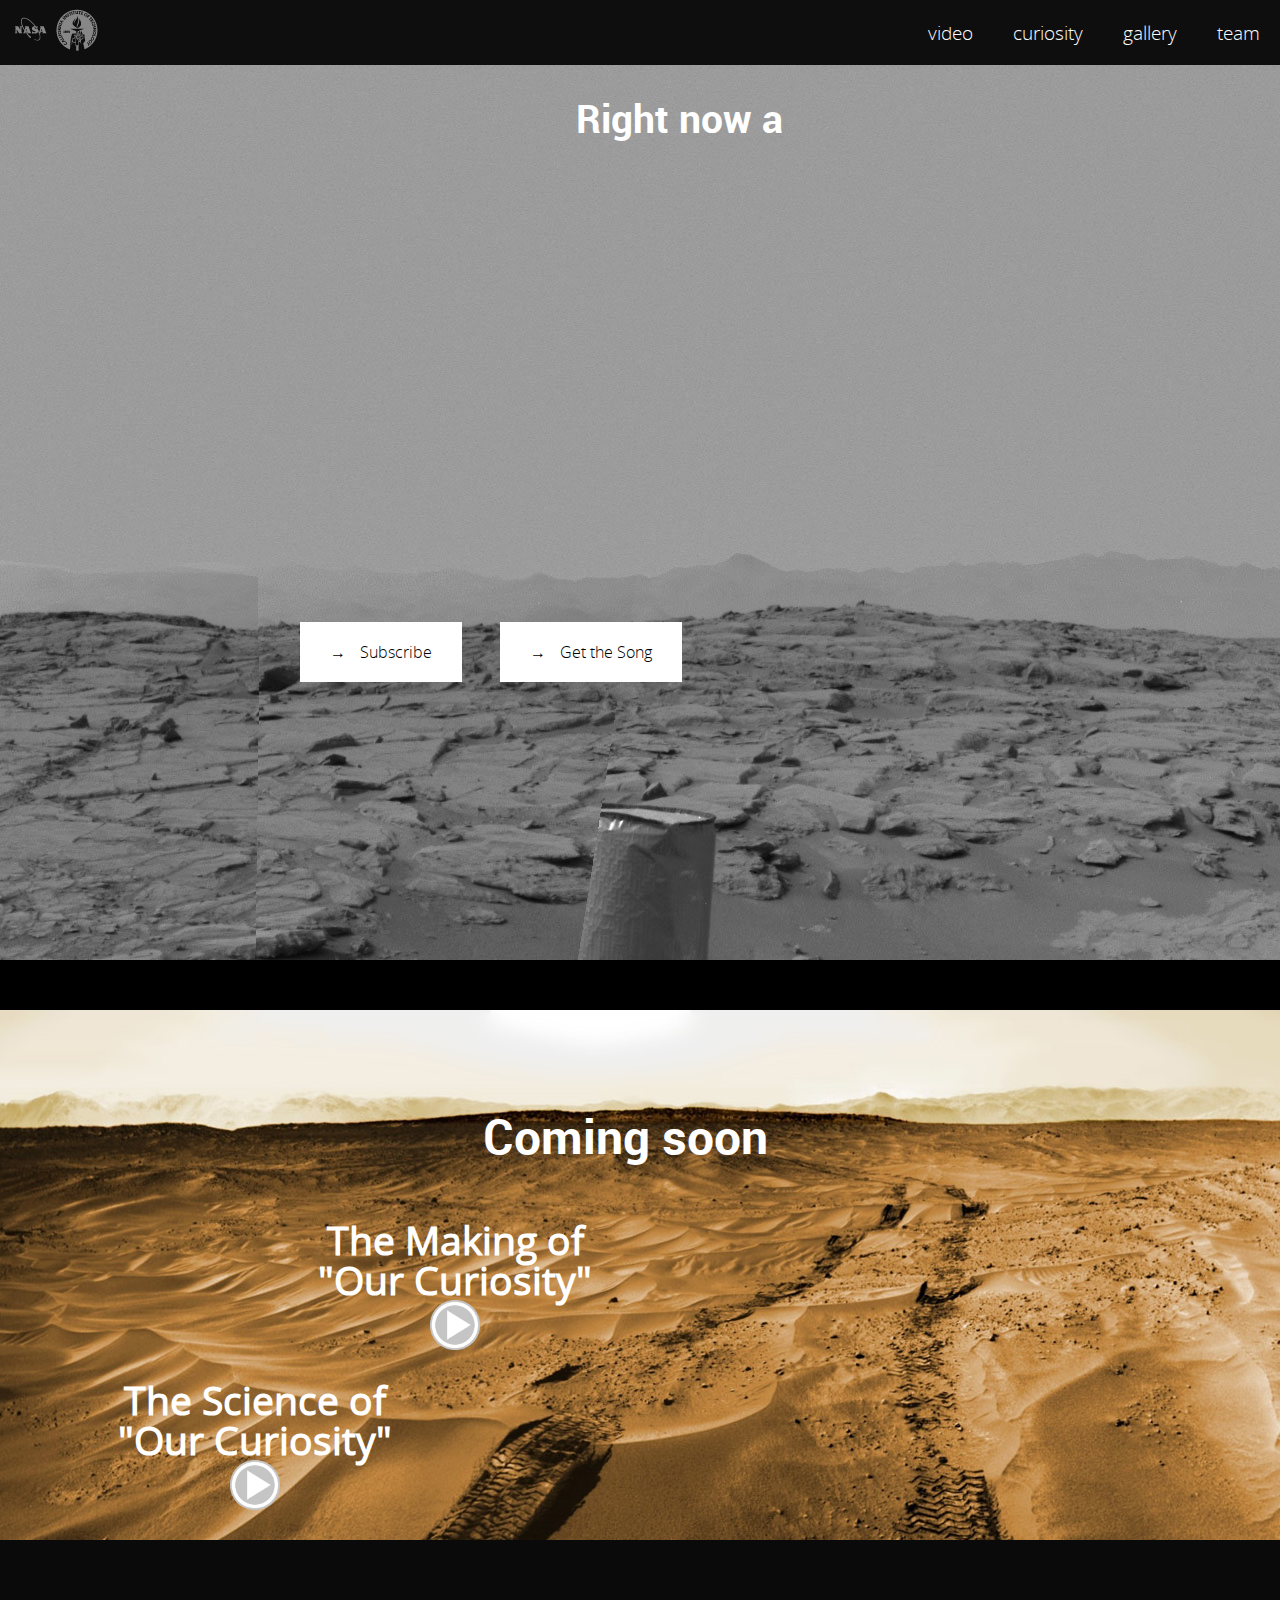
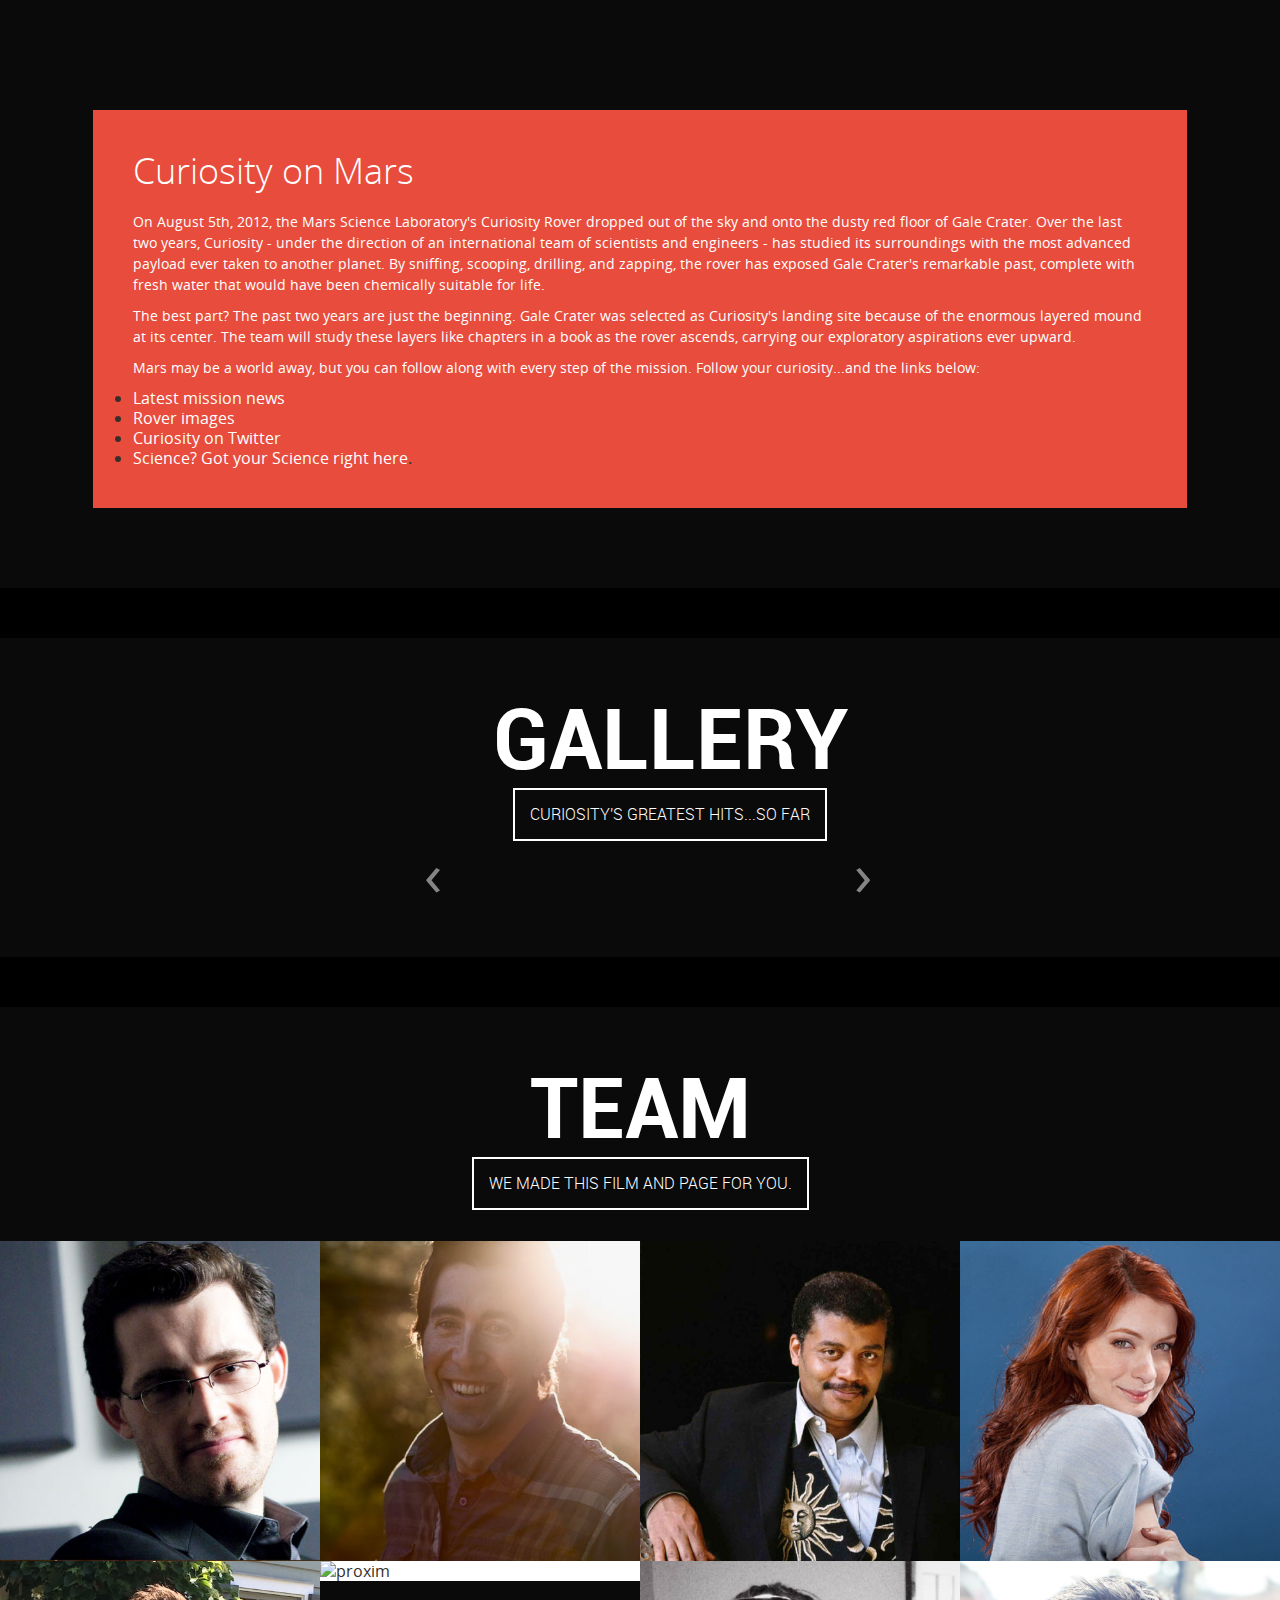
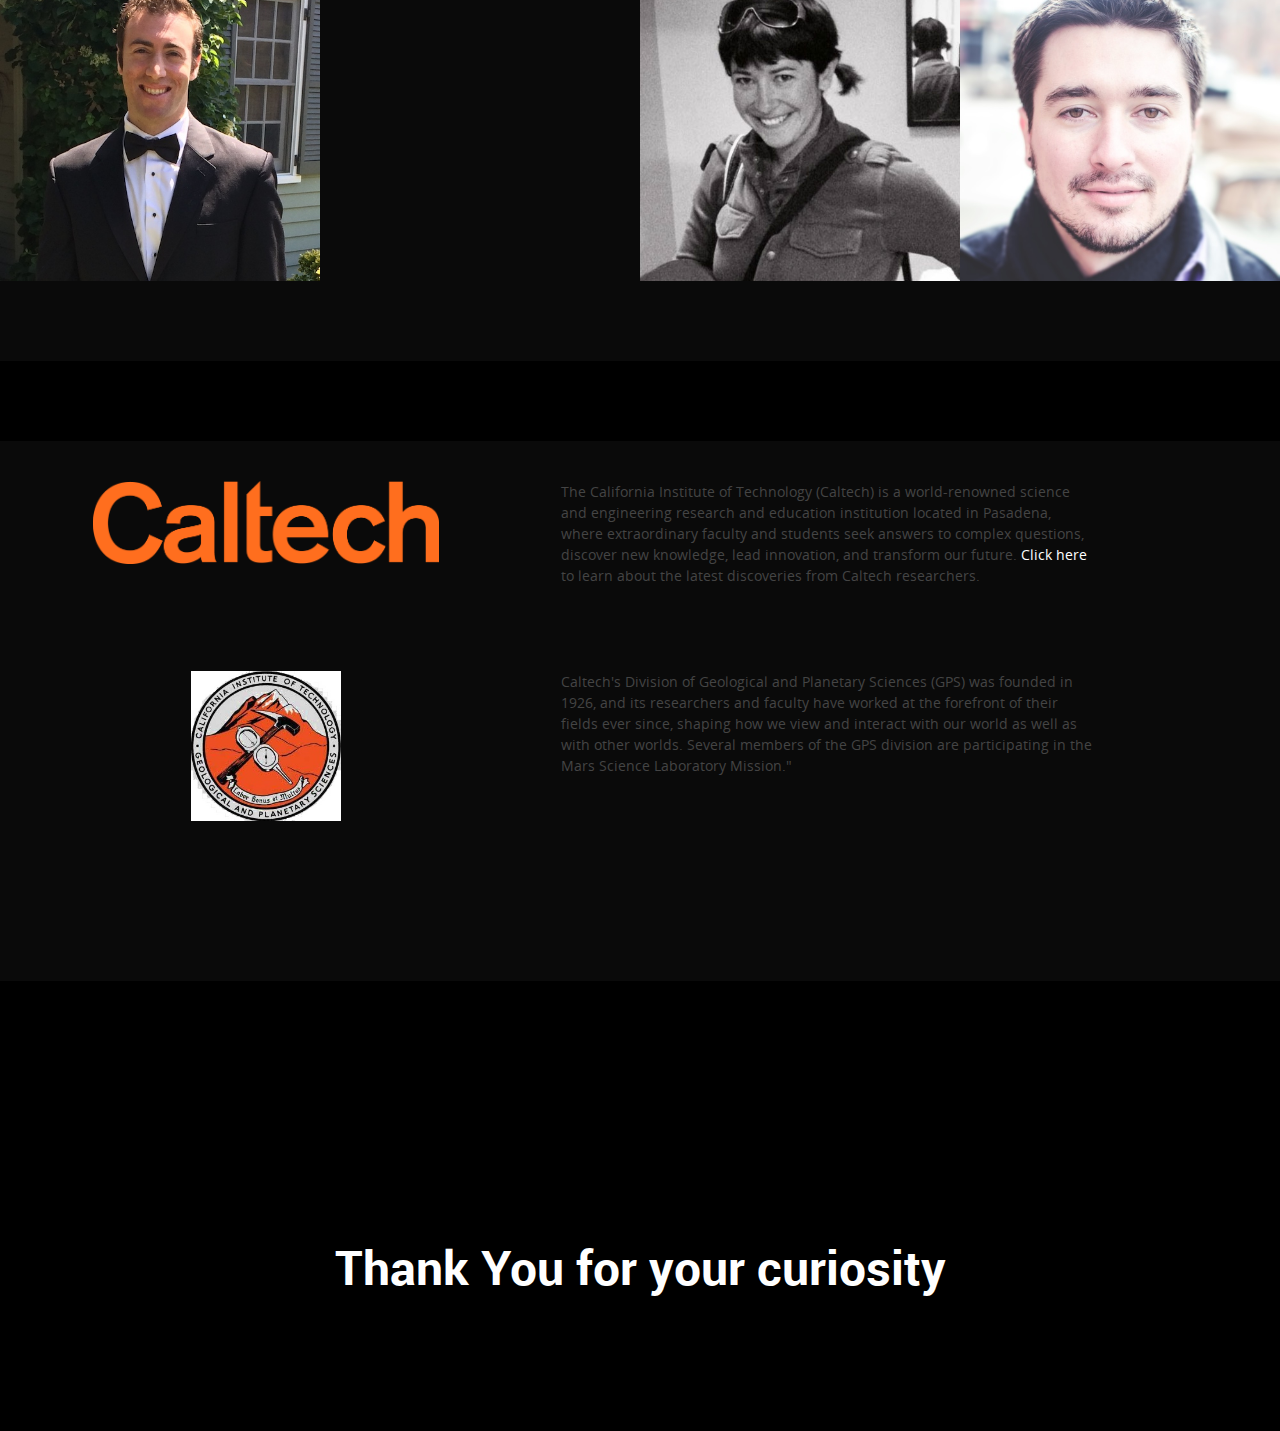
==== index.html @ 4fcd16fc "Update Sergio's social links" ====
<!DOCTYPE html>
<html lang="en">
	<head>
		<meta charset="utf-8">
		<title>Our Curiosity</title>
		<meta name="viewport" content="width=device-width, initial-scale=1.0">
		<meta name="description" content="Video and infomation about the Curiosity Rover">
		<meta name="author" content="Alyssa Reese">
		<meta name="author" content="Joel Longtine">
		<link href="assets/css/bootstrap.css" rel="stylesheet"/>
		<link href="assets/css/bootstrap-responsive.css" rel="stylesheet"/>
		<link href="assets/css/typography.css" rel="stylesheet"/>
		<link href="assets/css/font-awesome.min.css" rel="stylesheet"/>
		<link href="stylesheets/colorbox/colorbox.css" rel="stylesheet" />
		<link href="stylesheets/hoverdir.css" rel="stylesheet"/>
		<link href="stylesheets/intro.css" rel="stylesheet" />
		<link href="stylesheets/responsive-nav.css" rel="stylesheet">
		<link href="stylesheets/style.css" rel="stylesheet" />
		<script src="javascripts/modernizr.custom.js"></script>
		<script src="javascripts/modernizr.custom.grid.js"></script>
		<!--[if lt IE 9]>
		<script src="dist/html5shiv.js"></script>
		<link rel="stylesheet" type="text/css" href="/css/ie-only.css" />
		<![endif]-->
		
		<link rel="stylesheet" href="stylesheets/work.css"/>
		<link rel="stylesheet" href="stylesheets/style.css"/>
		<style>
		.show-grid [class*="span"] {
			color: #fff !important;
		background-color: #666;
		border-radius: 3px 3px 3px 3px;
		line-height: 40px;
		min-height: 40px;
		text-align: center;
		margin-bottom: 5px;
		}
		</style>
	</head>
	<body>
		<!-- Header -->
		<header id="mobile-header" class="clearfix hidden-desktop">
			<div id="nav">
				<ul>
					<li><a class="scroll-link" href="#top" data-soffset="0">Video</a></li>
					<li><a class="scroll-link" href="#about" data-soffset="0">Curiosity</a></li>
					<li><a class="scroll-link" href="#gallery" data-soffset="0">Gallery</a></li>
					<li><a class="scroll-link" href="#team" data-soffset="0">Team</a></li>
				</ul>
			</div>
		</header>
		<!-- End Header -->
		<!-- Navigation -->
		<nav id="navigation" class="clearfix hidden-phone sticky">
			<ul class="clearfix">
				<li>
					<a class="scroll-link" href="#top" id="about-linker" data-soffset="60">video</a>
				</li>
				<li>
					<a class="scroll-link" href="#about" id="about-linker" data-soffset="60">curiosity</a>
				</li>
				<li>
					<a class="scroll-link" href="#gallery" id="gallery-linker" data-soffset="60">gallery</a>
				</li>
				<li>
					<a class="scroll-link" href="#team" id="gallery-linker" data-soffset="60">team</a>
				</li>
			</ul>
			<a href="#" class="mini-logo">curiosity</a>
		</nav>
		<!-- End Navigation -->
		<!-- Top -->
		<section data-stellar-background-ratio="0.8" class="title-wrap" id="top">
			<div id="letter-container" class="row">
				<h1 id="letter-container-1st" class="letter-container offset2 span8 text-center"></h1>
				<h1 id="letter-container-2nd" class="letter-container offset2 span8 text-center"></h1>
			</div>
			<div id="video" class="video-container">
				<iframe id="video-iframe" width="1280" height="720" src="//www.youtube.com/embed/P4boyXQuUIw" frameborder="0" allowfullscreen></iframe>
				<!-- <iframe id="video-iframe" width="1280" height="720" src="//www.youtube.com/embed/CDMopCuX468" frameborder="0" allowfullscreen></iframe> -->
				<!-- <iframe id="video-iframe" width="1280" height="720" src="//www.youtube.com/embed/FXhy04-zMzI" frameborder="0" allowfullscreen></iframe> -->
			</div>
			<!-- Button trigger modal -->
			<div id="call-to-action" class="row">
				<article class="span2 offset3">
					<button class="btn btn-proxim-alt" data-toggle="modal" data-target="#myModal">
					Subscribe
					</button>
				</article>
				<article class="span3 ">
					<button class="btn btn-proxim-alt" data-toggle="modal" data-target="#myModal">
					Get the Song
					</button>
				</article>
				<article class="span4">
					<span class='st_fblike_vcount' displayText='Facebook Like' st_title='Curiosity on Mars, a new video brought to you by @Caltech'></span>
					<span class='st_facebook_vcount' displayText='Facebook' st_title='Curiosity on Mars, a new video brought to you by @Caltech'></span>
					<span class='st_twitter_vcount' displayText='Tweet' st_title='Curiosity on Mars, a new video brought to you by @Caltech'></span>
					<span class='st_googleplus_vcount' displayText='Google +' st_title='Curiosity on Mars, a new video brought to you by @Caltech'></span>
					<span class='st_email_vcount' displayText='Email' st_title='Curiosity on Mars, a new video brought to you by @Caltech'></span>
				</article>
				<div class="modal fade" id="myModal" tabindex="-1" role="dialog" aria-labelledby="myModalLabel" aria-hidden="true">
					<div class="modal-dialog">
						<div class="modal-content">
							<div class="modal-header">
								<button type="button" class="close" data-dismiss="modal"><span aria-hidden="true">&times;</span></button>
								<h4 class="modal-title" id="myModalLabel">Subscribe for updates on new projects from the team that brought you "Our Curiosity"</h4>
							</div>
							<div class="modal-body">
								<div id="mc_embed_signup">
									<form action="//sketchyst.us8.list-manage.com/subscribe/post?u=b1d0bebae9e9f2f17d2a72c0b&amp;id=4ff87525de" method="post" id="mc-embedded-subscribe-form" name="mc-embedded-subscribe-form" class="validate" target="_blank" novalidate>
										<div class="row-fluid add-top-small">
											<article class="span12">
												<div class="mc-field-group">
													<label for="mce-EMAIL">Email Address </label>
													<input type="email" value="" name="EMAIL" class="required email" id="mce-EMAIL">
												</div>
												<div id="mce-responses" class="clear">
													<div class="response" id="mce-error-response" style="display:none"></div>
													<div class="response" id="mce-success-response" style="display:none"></div>
												</div>
												<div style="position: absolute; left: -5000px;"><input type="text" name="b_b1d0bebae9e9f2f17d2a72c0b_4ff87525de" tabindex="-1" value=""></div>
												<div class="clear"><input type="submit" value="Subscribe" name="subscribe" id="mc-embedded-subscribe" class="button"></div>
											</article>
										</div>
									</form>
								</div>
							</div>
						</div>
					</div>
				</div>
			</div>
		</section>
		<!-- End Top -->
		<!-- Coming Soon -->
		<section id="coming-soon" class="row add-top-extra">
			<h1 class="coming-soon text-center">Coming soon</h1>
			<div class="row">
				<div class="video-coming-soon span6 offset2">
					<h1 class="text-center">The Making of <br/>"Our Curiosity"<br/><img src="images/play_button.png"></h1>
				</div>
				<div class="video-coming-soon span6 ">
					<h1 class="text-center">The Science of <br/>"Our Curiosity"<br/><img src="images/play_button.png"></h1>
				</div>
			</div>
		</section>
		<!-- End Coming Soon -->
		<!-- Content (mast-wrap) -->
		<section id="mast-wrap">
			<!-- mast-inner -->
			<div id="mast-inner">
				<!-- About -->
				<section id="about-wrap" class="master-section beneath-intro">
					<section class="container-fluid section-wrap" id="about">
						<div class="row-fluid about-content-wrap add-top-main add-bottom-main">
							<section class="container">
								<div class="row add-top-extra">
									<article class="span12">
										<section class="about-index-details opacity-full" id="about-one-details">
											<div class="row-fluid">
												<article class="span12 tile-block proxim-bg-one">
													<h3 class="inner-heading">Curiosity on Mars</h3>
													<p>On August 5th, 2012, the Mars Science Laboratory's Curiosity Rover <a target="_blank" href="http://www.jpl.nasa.gov/video/index.php?id=1090">dropped out of the sky</a> and onto the dusty red floor of Gale Crater.  Over the last two years, Curiosity - under the direction of an international team of scientists and engineers - has studied its surroundings with the most advanced payload ever taken to another planet.  By sniffing, scooping, drilling, and zapping, the rover has exposed Gale Crater's remarkable past, complete with fresh water that would have been chemically suitable for life.</p>
													<p>The best part?  The past two years are just the beginning.  Gale Crater was selected as Curiosity's landing site because of the enormous layered mound at its center.  The team will study these layers like chapters in a book as the rover ascends, carrying our exploratory aspirations ever upward.</p>
													<p>Mars may be a world away, but you can follow along with every step of the mission.  Follow your curiosity...and the links below:</p>
													<ul>
														<li><a target="_blank" href="http://mars.jpl.nasa.gov/msl/news/whatsnew/">Latest mission news</a></li>
														<li><a target="_blank" href="http://curiosityrover.com/">Rover images</a></li>
														<li><a target="_blank" href="http://twitter.com/MarsCuriosity">Curiosity on Twitter</a></li>
														<li><a target="_blank" href="http://mars.jpl.nasa.gov/files/mep/msl_sci_team_key_papers.pdf">Science?  Got your Science right here</a>.</li>
													</ul>
												</article>
											</div>
										</section>
									</article>
								</div>
							</section>
						</div>
					</section>
				</section>
				<!-- End About -->
				<!-- Gallery -->
				<section id="gallery" class="master-section row-fluid add-top-extra clearfix">
					<section class="container">
						<div class="row-fluid about-content-wrap add-top-main add-bottom-main">
							<section class="container">
								
								<div class="row">
									<article class="page-heading text-center">
										<h1>Gallery</h1>
									</article>
								</div>
								<div class="row">
									<article class="page-subheading">
										<h3><span>Curiosity's Greatest Hits...so far</span></h3>
									</article>
								</div>
							</section>
						</div>
						<div id="myCarousel" class="offset3 span6 carousel slide">
							<!-- Carousel items -->
							<div class="carousel-inner">
								<div class="item"><a target="_blank" href="images/gallery2/01.jpg"><img title="" alt="" src="images/gallery2/t01.jpg"></a></div>
								<div class="item"><a target="_blank" href="images/gallery2/02.jpg"><img title="" alt="" src="images/gallery2/t02.jpg"></a></div>
								<div class="item"><a target="_blank" href="images/gallery2/03.jpg"><img title="" alt="" src="images/gallery2/t03.jpg"></a></div>
								<div class="item"><a target="_blank" href="images/gallery2/04.jpg"><img title="" alt="" src="images/gallery2/t04.jpg"></a></div>
								<div class="item"><a target="_blank" href="images/gallery2/05.jpg"><img title="" alt="" src="images/gallery2/t05.jpg"></a></div>
								<div class="item"><a target="_blank" href="images/gallery2/06.jpg"><img title="" alt="" src="images/gallery2/t06.jpg"></a></div>
								<div class="item"><a target="_blank" href="images/gallery2/07.jpg"><img title="" alt="" src="images/gallery2/t07.jpg"></a></div>
								<div class="item"><a target="_blank" href="images/gallery2/08.jpg"><img title="" alt="" src="images/gallery2/t08.jpg"></a></div>
							</div>
							<!-- Carousel nav -->
							<!-- <a class="carousel-control left" href="#myCarousel" data-slide="prev">
								<span class="glyphicon glyphicon-chevron-left"></span>
							</a>
							<a class="carousel-control right" href="#myCarousel" data-slide="next">
								<span class="glyphicon glyphicon-chevron-right"></span>
							</a> -->
							
							<a class="carousel-control left" href="#myCarousel" data-slide="prev">&lsaquo;</a>
							<a class="carousel-control right" href="#myCarousel" data-slide="next">&rsaquo;</a>
						</div>
					</section>
				</section>
				<!-- End Gallery -->
				<!-- Team -->
				<div class="row-fluid team-wrap add-top-extra clearfix" id="team">
					<div class="row-fluid about-content-wrap add-top-main add-bottom-main">
						<section class="container">
							<div class="row">
								<article class="span12 page-heading text-center">
									<h1>Team</h1>
								</article>
							</div>
							<div class="row">
								<article class="span12 page-subheading">
									<h3><span>We made this film and page for you.</span></h3>
								</article>
							</div>
						</section>
					</div>
					<ul class="team-list">
						<li class="team-block bg-alt">
							<img title="proxim" alt="proxim" src="images/team/austin.jpg"/>
							<div class="proxim-bg-three">
								<span>
								Austin Wintory
								<em class="team-subline">Composition</em>
								<em class="team-fb"><a target="_blank" href="http://www.facebook.com/austin.wintory"><img title="facebook" alt="facebook" src="images/social/footer_facebook.png"/></a></em>
								<em class="team-db"><a target="_blank" href="http://twitter.com/awintory"><img title="twitter" alt="twitter" src="images/social/footer_twitter.png"/></a></em>
								</span>
							</div>
						</li>
						<li class="team-block">
							<img title="proxim" alt="proxim" src="images/team/jeff.jpg"/>
							<div class="proxim-bg-four">
								<span>
								Jeff Marlow
								<em class="team-subline">Producer, Astrobiologist</em>
								<em class="team-fb"><a target="_blank" href="http://www.wired.com/category/theextremofiles/"><img title="wired" alt="wired" src="images/url2.png"/></a></em>
								<em class="team-db"><a target="_blank" href="https://twitter.com/jj_marlow"><img title="twitter" alt="twitter" src="images/social/footer_twitter.png"/></a></em>
								</span>
							</div>
						</li>
						<li class="team-block bg-alt">
							<img title="Neil DeGrasse Tyson" alt="Neil DeGrasse Tyson" src="images/team/neil.jpg"/>
							<div class="proxim-bg-one">
								<span>
								Neil deGrasse Tyson
								<em class="team-subline">Narrator</em>
								<em class="team-fb"><a target="_blank" href="http://www.facebook.com/neildegrassetyson"><img title="facebook" alt="facebook" src="images/social/footer_facebook.png"/></a></em>
								<em class="team-db"><a target="_blank" href="http://twitter.com/neiltyson"><img title="twitter" alt="twitter" src="images/social/footer_twitter.png"/></a></em>
								</span>
							</div>
						</li>
						<li class="team-block">
							<img title="Felicia Day" alt="Felicia Day" src="images/team/felicia.jpg"/>
							<div class="proxim-bg-two">
								<span>
								Felicia Day
								<em class="team-subline">Narrator</em>
								<em class="team-fb"><a target="_blank" href="http://www.facebook.com/FeliciaDay"><img title="facebook" alt="facebook" src="images/social/footer_facebook.png"/></a></em>
								<em class="team-db"><a target="_blank" href="http://twitter.com/feliciaday"><img title="twitter" alt="twitter" src="images/social/footer_twitter.png"/></a></em>
								</span>
							</div>
						</li>
						<li class="team-block">
							<img title="proxim" alt="proxim" src="images/team/eric.jpg"/>
							<div class="proxim-bg-six">
								<span>
								Eric Marks
								<em class="team-subline">Video Production</em>
								<em class="team-fb"><a target="_blank" href="https://www.facebook.com/NYSt80Mind"><img title="vimeo" alt="facebook" src="images/social/footer_facebook.png"/></a></em>
								<em class="team-db"><a target="_blank" href="http://vimeo.com/ericrmarks"><img title="vimeo" alt="vimeo" src="images/social/vimeo.png"/></a></em>
								</span>
							</div>
						</li>
						<li class="team-block bg-alt">
							<img title="proxim" alt="proxim" src="images/team/sergio.jpg"/>
							<div class="proxim-bg-seven">
								<span>
								Sergio Pinheiro
								<em class="team-subline">Visual Effects</em>
								<em class="team-fb"><a target="_blank" href="http://thedonnybrook.com"><img title="wired" alt="wired" src="images/url2.png"/></a></em>
								<em class="team-db"><a target="_blank" href="http://vimeo.com/donnybrookfilms"><img title="vimeo" alt="vimeo" src="images/social/vimeo.png"/></a></em>
								<em class="team-db"><a target="_blank" href="http://twitter.com/sergpinheiro"><img title="twitter" alt="twitter" src="images/social/footer_twitter.png"/></a></em>
								</span>
							</div>
						</li>
						<li class="team-block bg-alt">
							<img title="proxim" alt="proxim" src="images/team/alyssa.jpg"/>
							<div class="proxim-bg-five">
								<span>
								Alyssa Reese
								<em class="team-subline">Creative Direction</em>
								<em class="team-fb"><a target="_blank" href="http://www.facebook.com/alyssa.a.reese"><img title="facebook" alt="facebook" src="images/social/footer_facebook.png"/></a></em>
								<em class="team-db"><a target="_blank" href="http://twitter.com/aaReese"><img title="twitter" alt="twitter" src="images/social/footer_twitter.png"/></a></em>
								</span>
							</div>
						</li>
						<li class="team-block">
							<img title="proxim" alt="proxim" src="images/team/joel.jpg"/>
							<div class="proxim-bg-eight">
								<span>
								Joel Longtine
								<em class="team-subline">Website Developer</em>
								<em class="team-fb"><a target="_blank" href="http://www.facebook.com/joellongtine"><img title="facebook" alt="facebook" src="images/social/footer_facebook.png"/></a></em>
								<em class="team-db"><a target="_blank" href="http://twitter.com/jlongtine"><img title="twitter" alt="twitter" src="images/social/footer_twitter.png"/></a></em>
								</span>
							</div>
						</li>
					</ul>
				</div>
				<!-- End Team -->
				<!-- Sponsors -->
				<div class="row-fluid team-wrap add-top-extra clearfix" id="sponsors">
					<div class="row-fluid about-content-wrap add-top-main add-bottom-main">
						<section class="container">
							<div class="row sponsor">
								<article class="span4 page-heading text-center">
									<a target="_blank" href="http://caltech.edu"></a><img src="images/sponsors/105-caltech_logo-orange_rgb.png">
								</article>
								<section class="span6 offset1">
									<p>
									The California Institute of Technology (Caltech) is a world-renowned science and engineering research and education institution located in Pasadena, where extraordinary faculty and students seek answers to complex questions, discover new knowledge, lead innovation, and transform our future. <a target="_blank" href="http://www.caltech.edu/news/tag_ids/61/Research%20News">Click here</a> to learn about the latest discoveries from Caltech researchers.
									</p>
								</section>
							</div>
							<div class="row sponsor">
								<article class="span4 page-heading text-center">
									<a href="http://www.gps.caltech.edu/"><img src="images/sponsors/caltech-geoplanetary.jpg"></a>
								</article>
								<section class="span6 offset1">
									<p>
									Caltech's Division of Geological and Planetary Sciences (GPS)  was founded in 1926, and its researchers and faculty have worked at the forefront of their fields ever since, shaping how we view and interact with our world as well as with other worlds.  Several members of the GPS division are participating in the Mars Science Laboratory Mission."
									</p>
								</section>
							</div>
						</section>
					</div>
				</div>
				<!-- End Sponsors -->
				<!-- Thanks for your Curiosity -->
				<div class="row-fluid add-top-extra your-curiosity">
					<div class="parallax-wrap span12 text-center">
						<h1 class="layer-promo coming-soon">Thank You for your curiosity</h1>
					</div>
				</div>
				<!-- End Thanks for your Curiosity -->
			</div>
			<!-- End mast-inner -->
		</section>
		<!-- End Content (mast-wrap) -->
		<script src="javascripts/jquery.js" /></script>
		<script src="assets/js/bootstrap-modal.js" /></script>
		<script src="assets/js/bootstrap-carousel.js" /></script>
		<script src="javascripts/jquery.stellar.js"></script>
		<script src="javascripts/jquery.scrollTo.js"></script>
		<script src="javascripts/waypoints.min.js"></script>
		<script src="javascripts/jquery.hoverdir.js"></script>
		<script src="javascripts/jquery.colorbox-min.js"></script>
		<script src="javascripts/scroll.js"></script>
		<script src="javascripts/grid.js"></script>
		<script src="javascripts/toucheffects.js"></script>
		<script src="javascripts/responsive-nav.js" type="text/javascript" /></script>
		<script src="javascripts/script.js"></script>
		<script src="javascripts/jquery.fancyTypewriter-1.0.min.js"></script>
		<script src="javascripts/curiosity-setup.js"></script>
		<script type="text/javascript">var switchTo5x=true;</script>
		<script type="text/javascript" src="http://w.sharethis.com/button/buttons.js"></script>
		<script>
		(function(i,s,o,g,r,a,m){i['GoogleAnalyticsObject']=r;i[r]=i[r]||function(){
		(i[r].q=i[r].q||[]).push(arguments)},i[r].l=1*new Date();a=s.createElement(o),
		m=s.getElementsByTagName(o)[0];a.async=1;a.src=g;m.parentNode.insertBefore(a,m)
		})(window,document,'script','//www.google-analytics.com/analytics.js','ga');
		ga('create', 'UA-53078438-1', 'auto');
		ga('send', 'pageview');
		</script>
	</body>
</html>
---- assets/css/typography.css ----
/* -----------------------------------------
   Font-face:
----------------------------------------- */
@font-face{ 
font-family:"Raleway_R";
src: url('fonts/raleway/Raleway-Regular-webfont.eot'); 
src: 
url('fonts/raleway/Raleway-Regular-webfont.eot?#iefix') format('embedded-opentype'), 
url('fonts/raleway/Raleway-Regular-webfont.woff') format('woff'), 
url('fonts/raleway/Raleway-Regular-webfont.ttf') format('truetype'), 
url('fonts/raleway/Raleway-Regular-webfont.svg#webfont') format('svg'); 
}
@font-face{ 
font-family:"Raleway_L";
src: url('fonts/raleway/Raleway-Light-webfont.eot'); 
src: 
url('fonts/raleway/Raleway-Light-webfont.eot?#iefix') format('embedded-opentype'), 
url('fonts/raleway/Raleway-Light-webfont.woff') format('woff'), 
url('fonts/raleway/Raleway-Light-webfont.ttf') format('truetype'), 
url('fonts/raleway/Raleway-Light-webfont.svg#webfont') format('svg'); 
}
@font-face{ 
font-family:"Raleway_B";
src: url('fonts/raleway/Raleway-Bold-webfont.eot'); 
src: 
url('fonts/raleway/Raleway-Bold-webfont.eot?#iefix') format('embedded-opentype'), 
url('fonts/raleway/Raleway-Bold-webfont.woff') format('woff'), 
url('fonts/raleway/Raleway-Bold-webfont.ttf') format('truetype'), 
url('fonts/raleway/Raleway-Bold-webfont.svg#webfont') format('svg'); 
}
@font-face{ 
font-family:"Raleway_T";
src: url('fonts/raleway/Raleway-Thin-webfont.eot'); 
src: 
url('fonts/raleway/Raleway-Thin-webfont.eot?#iefix') format('embedded-opentype'), 
url('fonts/raleway/Raleway-Thin-webfont.woff') format('woff'), 
url('fonts/raleway/Raleway-Thin-webfont.ttf') format('truetype'), 
url('fonts/raleway/Raleway-Thin-webfont.svg#webfont') format('svg'); 
}
@font-face{ 
font-family:"Roboto_L";
src: url('fonts/roboto/Roboto-Light-webfont.eot'); 
src: 
url('fonts/roboto/Roboto-Light-webfont.eot?#iefix') format('embedded-opentype'), 
url('fonts/roboto/Roboto-Light-webfont.woff') format('woff'), 
url('fonts/roboto/Roboto-Light-webfont.ttf') format('truetype'), 
url('fonts/roboto/Roboto-Light-webfont.svg#webfont') format('svg'); 
}
@font-face{ 
font-family:"Roboto_B";
src: url('fonts/roboto/Roboto-Bold-webfont.eot'); 
src: 
url('fonts/roboto/Roboto-Bold-webfont.eot?#iefix') format('embedded-opentype'), 
url('fonts/roboto/Roboto-Bold-webfont.woff') format('woff'), 
url('fonts/roboto/Roboto-Bold-webfont.ttf') format('truetype'), 
url('fonts/roboto/Roboto-Bold-webfont.svg#webfont') format('svg'); 
}
@font-face{ 
font-family:"Open_Sans_B";
src: url('fonts/open_sans/OpenSans-Bold-webfont.eot'); 
src: 
url('fonts/open_sans/OpenSans-Bold-webfont.eot?#iefix') format('embedded-opentype'), 
url('fonts/open_sans/OpenSans-Bold-webfont.woff') format('woff'), 
url('fonts/open_sans/OpenSans-Bold-webfont.ttf') format('truetype'), 
url('fonts/open_sans/OpenSans-Bold-webfont.svg#webfont') format('svg'); 
}
@font-face{ 
font-family:"Open_Sans_R";
src: url('fonts/open_sans/OpenSans-Regular-webfont.eot'); 
src: 
url('fonts/open_sans/OpenSans-Regular-webfont.eot?#iefix') format('embedded-opentype'), 
url('fonts/open_sans/OpenSans-Regular-webfont.woff') format('woff'), 
url('fonts/open_sans/OpenSans-Regular-webfont.ttf') format('truetype'), 
url('fonts/open_sans/OpenSans-Regular-webfont.svg#webfont') format('svg'); 
}
@font-face{ 
font-family:"Open_Sans_L";
src: url('fonts/open_sans/OpenSans-Light-webfont.eot'); 
src: 
url('fonts/open_sans/OpenSans-Light-webfont.eot?#iefix') format('embedded-opentype'), 
url('fonts/open_sans/OpenSans-Light-webfont.woff') format('woff'), 
url('fonts/open_sans/OpenSans-Light-webfont.ttf') format('truetype'), 
url('fonts/open_sans/OpenSans-Light-webfont.svg#webfont') format('svg'); 
}
@font-face{ 
font-family:"Carto_Sans_Bold";
src: url('fonts/carto_sans/cartogothicstd-bold-webfont.eot'); 
src: 
url('fonts/carto_sans/cartogothicstd-bold-webfont.eot?#iefix') format('embedded-opentype'), 
url('fonts/carto_sans/cartogothicstd-bold-webfont.woff') format('woff'), 
url('fonts/carto_sans/cartogothicstd-bold-webfont.ttf') format('truetype'), 
url('fonts/carto_sans/cartogothicstd-bold-webfont.svg#webfont') format('svg'); 
}

@font-face{ 
font-family:"Carto_Sans_Book";
src: url('fonts/carto_sans/cartogothicstd-book-webfont.eot'); 
src: 
url('fonts/carto_sans/cartogothicstd-book-webfont.eot?#iefix') format('embedded-opentype'), 
url('fonts/carto_sans/cartogothicstd-book-webfont.woff') format('woff'), 
url('fonts/carto_sans/cartogothicstd-book-webfont.ttf') format('truetype'), 
url('fonts/carto_sans/cartogothicstd-book-webfont.svg#webfont') format('svg'); 
}

@font-face{ 
font-family:"Questrial";
src: url('fonts/questrial/questrial-regular-webfont.eot'); 
src: 
url('fonts/questrial/questrial-regular-webfont.eot?#iefix') format('embedded-opentype'), 
url('fonts/questrial/questrial-regular-webfont.woff') format('woff'), 
url('fonts/questrial/questrial-regular-webfont.ttf') format('truetype'), 
url('fonts/questrial/questrial-regular-webfont.svg#webfont') format('svg'); 
}

@font-face{ 
font-family:"sosa";
src: url('fonts/sosa/sosa.eot'); 
src: 
url('fonts/sosa/sosa.eot?#iefix') format('embedded-opentype'), 
url('fonts/sosa/sosa.woff') format('woff'), 
url('fonts/sosa/sosa.ttf') format('truetype'), 
url('fonts/sosa/sosa.svg#webfont') format('svg'); 
}

.sosa-icon{
font-family:"sosa";
	font-style: normal;
}
---- stylesheets/colorbox/colorbox.css ----
/*
    Colorbox Core Style:
    The following CSS is consistent between example themes and should not be altered.
*/
#colorbox, #cboxOverlay, #cboxWrapper{position:absolute; top:0; left:0; z-index:9999; overflow:hidden;}
#cboxOverlay{position:fixed; width:100%; height:100%;}
#cboxMiddleLeft, #cboxBottomLeft{clear:left;}
#cboxContent{position:relative;}
#cboxLoadedContent{overflow:auto; -webkit-overflow-scrolling: touch;}
#cboxTitle{margin:0;}
#cboxLoadingOverlay, #cboxLoadingGraphic{position:absolute; top:0; left:0; width:100%; height:100%;}
#cboxPrevious, #cboxNext, #cboxClose, #cboxSlideshow{cursor:pointer;}
.cboxPhoto{float:left; margin:auto; border:0; display:block; max-width:none; -ms-interpolation-mode:bicubic;}
.cboxIframe{width:100%; height:100%; display:block; border:0;}
#colorbox, #cboxContent, #cboxLoadedContent{box-sizing:content-box; -moz-box-sizing:content-box; -webkit-box-sizing:content-box;}

/* 
    User Style:
    Change the following styles to modify the appearance of Colorbox.  They are
    ordered & tabbed in a way that represents the nesting of the generated HTML.
*/
#cboxOverlay{background:#000;}
#colorbox{outline:0;}
    #cboxContent{margin-top:32px; overflow:visible; background:#000;}
        .cboxIframe{background:#fff;}
        #cboxError{padding:50px; border:1px solid #ccc;}
        #cboxLoadedContent{background:#000; padding:1px;}
        #cboxLoadingGraphic{background:url(images/loading.gif) no-repeat center center;}
        #cboxLoadingOverlay{background:#000;}
        #cboxTitle{position:absolute; top:-22px; left:0; color:#ccc; font-family:"Open_Sans_L"; font-size: 14px;}
        #cboxCurrent{position:absolute; top:-22px; right:205px; text-indent:-9999px;}

        /* these elements are buttons, and may need to have additional styles reset to avoid unwanted base styles */
        #cboxPrevious, #cboxNext, #cboxSlideshow, #cboxClose {border:0; padding:0; margin:0; overflow:visible; text-indent:-9999px; width:20px; height:20px; position:absolute; top:-20px; background:url(images/controls.png) no-repeat 0 0;}
        
        /* avoid outlines on :active (mouseclick), but preserve outlines on :focus (tabbed navigating) */
        #cboxPrevious:active, #cboxNext:active, #cboxSlideshow:active, #cboxClose:active {outline:0;}

        #cboxPrevious{background-position:0px 0px; right:44px;}
        #cboxPrevious:hover{background-position:0px -25px;}
        #cboxNext{background-position:-25px 0px; right:22px;}
        #cboxNext:hover{background-position:-25px -25px;}
        #cboxClose{background-position:-50px 0px; right:0;}
        #cboxClose:hover{background-position:-50px -25px;}
        .cboxSlideshow_on #cboxPrevious, .cboxSlideshow_off #cboxPrevious{right:66px;}
        .cboxSlideshow_on #cboxSlideshow{background-position:-75px -25px; right:44px;}
        .cboxSlideshow_on #cboxSlideshow:hover{background-position:-100px -25px;}
        .cboxSlideshow_off #cboxSlideshow{background-position:-100px 0px; right:44px;}
        .cboxSlideshow_off #cboxSlideshow:hover{background-position:-75px -25px;}
---- stylesheets/hoverdir.css ----
.team-list {
	list-style: none;
	width: 100%;
	/*min-height: 600px;*/
	position: relative;
	padding: 0 !important;
	margin: 0 !important;
	list-style: none;
    /*transform: rotate(-5deg) ;
    -webkit-transform: rotate(-5deg) ;
    -moz-transform: rotate(-5deg) ;
    -o-transform: rotate(-5deg) ;
    -ms-transform: rotate(-5deg) ;*/


}
.team-list li {
	float: left;
	position: relative;
}
.team-list li,
.team-list li img {
	display: block;
	position: relative;
}
.team-list li {
	overflow: hidden;
}
.team-list li div {
	position: absolute;
	width: 100%;
	height: 100%;
}
.team-list li div span {
	display: block;
	padding: 20px;
font-family:"Open_Sans_L";
font-size: 36px;
	margin: 30px 20px 10px 20px;
	font-weight: normal;
	color: #fff;
	line-height: 45px;
}
---- stylesheets/intro.css ----
/*-------------------------
	General Styles
--------------------------*/
.init-hide{
	display: none;
}

#top {
	background-image:url('/images/gallery2/06.jpg');
	background-color:#cccccc;
}

#coming-soon {
	background-image:url('/images/gallery2/08.jpg');
	background-color:#cccccc;
	min-height: 500px;
}

#coming-soon .video-coming-soon {
	padding-bottom: 30px;
}

#coming-soon .video-coming-soon h1 {
	min-height: 100px;
	color: #fff;
}

#coming-soon .video-coming-soon img {
	height: 50px;
	margin-left: auto;
	margin-right: auto;
}


/*----------------------------
	Container & textbox
-----------------------------*/


#letter-container{
	color: #fff;
	margin: 0 auto;
	padding: 100px 0 20px;
	width: 90%;
	position:relative;
	min-height: 90px;
}

#letter-container:before{
	display: none;
	content: ">";
	font-size: 50px;
	left: -40px;
	opacity: 0.25;
	position: absolute;
	text-shadow: 1px 1px 0 white;
	top: 210px;
}

#video {
	/*display: none;*/
}

#about p {
	margin-bottom: 10px;
}

#call-to-action {
	padding-top: 15px;
}

#letter-container{
	font-size: 48px;
	line-height: 55px;
	color: #fff;
	font-weight: normal;
	font-family:"Roboto_B";
	min-height: 100px;
}
#letter-container > span{
	font-weight: normal;
font-family:"Roboto_B";
}


h1.coming-soon{
	color: #fff;
	margin: 0 auto;
	padding: 100px 0 20px;
	width: 90%;
	position:relative;
	min-height: 90px;
	font-size: 48px;
	line-height: 55px;
	font-weight: normal;
	font-family:"Roboto_B";
}

article.center iframe{
    display: block;
    margin-left: auto;
    margin-right: auto;
}

.video-container {
	position: relative;
	padding-right: 22%;
	padding-left: 22%;
	padding-bottom: 30.25%;
	/*padding-top: 10px;*/
	/*margin-top: 10px;*/
	height: 0;
}

/* Put media query around this.*/
/*.video-container {
	position: relative;
	padding-right: 5%;
	padding-left: 5%;
	padding-bottom: 60.25%;
	height: 0;
}*/

.video-container iframe,  
.video-container object,  
.video-container embed {
	width: 100%;
	height: 100%;
}

.carousel-inner {
	max-width: 450px; 
}

.carousel-control.right {
	right: -1px;
	left: 420px;
}

a.carousel-control.left {
	left: -10px;
}

#sponsors .title {
	min-height: 100px;
}

#sponsors .sponsor img {
	max-height: 150px;
}

#sponsors .sponsor {
	min-height: 150px;
	padding-bottom: 40px;
}


.your-curiosity {
	background-color: #000;
}
---- stylesheets/responsive-nav.css ----
/*! responsive-nav.js v1.0.14 by @viljamis */

#mobile-header{
  background: #0a0a0a url('../images/mob-logo.png') left center no-repeat;
  min-height: 50px;
  position: fixed;
  top: 0px;
  width: 100%;
  z-index: 9999 !important;
}

#nav ul {
  margin: 0;
  padding: 0;
  width: 100%;
  display: block;
  list-style: none;
}

#nav li {
  width: 100%;
  display: block;
}

.js #nav {
  clip: rect(0 0 0 0);
  max-height: 0;
  position: absolute;
  display: block;
  overflow: hidden;
  zoom: 1;
}

#nav.opened {
  max-height: 9999px;
}

@media screen and (min-width: 40em) {
  .js #nav {
    position: relative;
    max-height: none;
  }
  #nav-toggle {
    display: none;
  }
}


/* ------------------------------------------
  DEMO PAGE'S STYLES
--------------------------------------------- */
body, div,
h1, h2, h3, h4, h5, h6,
p, blockquote, pre, dl, dt, dd, ol, ul, li, hr,
fieldset, form, label, legend, th, td,
article, aside, figure, footer, header, hgroup, menu, nav, section,
summary, hgroup {
  margin: 0;
  padding: 0;
  border: 0; 
}

a:active,
a:hover {
  outline: 0;
}

@-webkit-viewport { width: device-width; }
@-moz-viewport { width: device-width; }
@-ms-viewport { width: device-width; }
@-o-viewport { width: device-width; }
@viewport { width: device-width; }

body {
  -webkit-text-size-adjust: 100%;
  -ms-text-size-adjust: 100%;
  text-size-adjust: 100%;
  color: #37302a;
  background: black;
  font: normal 100%/1.4 sans-serif;
}

#nav,
#nav * {
  -moz-box-sizing: border-box;
  -webkit-box-sizing: border-box;
  box-sizing: border-box;
}

#nav,
#nav ul {
  list-style: none;
  width: 100%;
  float: left;
}

#nav li {
  float: left;
  width: 49.8%;
  border-right: solid 1px #333;
}

@media screen and (min-width: 40em) {
  #nav li {
    width: 25%;
    *width: 24.9%; /* IE7 Hack */
    _width: 19%; /* IE6 Hack */
  }
}

#nav a {
  color: #fff;
  text-decoration: none;
  width: 100%;
  background: #0a0a0a;
  border-bottom: 1px solid #333;
  padding: 0.9em 1em;
  float: left;
font-family:"Open_Sans_R";
}
#nav a:hover {
  color: #fff;
  text-decoration: none;
  width: 100%;
  background: #000;
  border-bottom: 1px solid #333;
  padding: 0.9em 1em;
  float: left;
font-family:"Open_Sans_R";
}

@media screen and (min-width: 40em) {
  #nav a {
    margin: 0;
    padding: 1em;
    float: left;
    text-align: center;
    border-bottom: 0;
    border-right: 1px solid white;
  }
}

#nav ul ul a {
  background: #ca3716;
  padding-left: 2em;
}

@media screen and (min-width: 40em) {
  #nav ul ul a {
    display: none;
  }
}

#nav-toggle {
  -webkit-touch-callout: none;
  -webkit-user-select: none;
  -moz-user-select: none;
  -ms-user-select: none;
  user-select: none;
  width: 70px;
  height: 55px;
  float: right;
  text-indent: -9999px;
  overflow: hidden;
  background: #fff url("hamburger.gif") no-repeat center center;
}

@media screen and (-webkit-min-device-pixel-ratio: 1.3), screen and (min--moz-device-pixel-ratio: 1.3), screen and (-o-min-device-pixel-ratio: 2 / 1), screen and (min-device-pixel-ratio: 1.3), screen and (min-resolution: 192dpi), screen and (min-resolution: 2dppx) {
  #nav-toggle {
    background-image: url("hamburger-retina.gif");
    -webkit-background-size: 100px 100px;
    -moz-background-size: 100px 100px;
    -o-background-size: 100px 100px;
    background-size: 100px 100px;
  }
}


/*Additional Media Queries to position the header*/
@media (min-width: 640px) and (max-width: 960px){
  #mobile-header{
    width: 100%;
    position: fixed;
    top: 0px;
    z-index: 1000;
    padding-bottom: 2px;
    -moz-box-shadow: 0 1px 4px rgba(0, 0, 0, 0.2);
    -webkit-box-shadow: 0 1px 4px rgba(0, 0, 0, 0.2);
    box-shadow: 0 1px 4px rgba(0, 0, 0, 0.2);
  }

}

@media screen and (min-width: 40em) {
  #nav li {
    width: 16.6%;
    *width: 24.9%; /* IE7 Hack */
    _width: 19%; /* IE6 Hack */
  }
}
---- stylesheets/style.css ----
@charset utf-8;

/* CSS Document */
/*
Theme Name: Proxim.
Description: Unique Creative Parallax Responsive HTML5 Theme.
Version: 1.1 - updated on July 09 2013.
Author: Designova
Website: http://designova.net/
Credits: Design, Coding and Development by Jean P Johnson at Designova
*/


/* ===================================*/
/* TABLE OF CONTENTS: */
/* ===================================*/
/* 01 - LAYOUT INITIALIZATION */
/* 02 - HEADER & NAVIGATION */
/* 03 - COMMON ELEMENTS & STYLES */
/* 04 - PAGES & SECTIONS SETUP*/
/* 05 - INDIVIDUAL PAGES AND ELEMENTS*/
/* 06 - FOOTER*/
/* 07 - RESETS : FRAMEWORK RESETS & PLUGIN RESETS*/
/* 08 - RESPONSIVE RULES : MOBILE OPTIMIZATION*/



/* ===================================*/
/* 01 - LAYOUT INITIALIZATION:; */
/* ===================================*/

html,body {
	height: 100%;
	width: 100%;
	padding: 0;
	margin: 0;
	font-family:"Open_Sans_R";
	font-size: 100%;
	font-weight: 100;
}
body{
	overflow-x:hidden !important;
}

a, a:visited {
	text-decoration:none;
	outline:none;
	color:#fff;
	border: 0;
}

p{
	font-size: 14px;
	line-height: 21px;
	color: #444;
	font-family:"Open_Sans_R";
}

/*Color Swatches*/
.proxim-color-one{
	color: #e74c3c !important;
}
.proxim-color-two{
	color: #3498db !important;
}
.proxim-color-three{
	color: #2ecc71 !important;
}
.proxim-color-four{
	color: #8e44ad !important;
}
.proxim-bg-one{
	background: #e74c3c !important;
}
.proxim-bg-two{
	background: #3498db !important;
}
.proxim-bg-three{
	background: #2ecc71 !important;
}
.proxim-bg-four{
	background: #8e44ad !important;
}
.proxim-bg-five{
	background: #1abc9c !important;
}
.proxim-bg-six{
	background: #f1c40f !important;
}
.proxim-bg-seven{
	background: #E671B5 !important;
}
.proxim-bg-eight{
	background: #E56C19 !important;
}
.proxim-bg-nine{
	background: #34495e !important;
}
.proxim-bg-ten{
	background: #83BA1F !important;
}
.text-white{
	color: #aaa;
}

.btn-proxim{
	color: #000 !important;
	background: transparent;
	padding: 20px 30px;
	border:solid 2px #0a0a0a;
	border-radius: 0px;
	box-shadow: none;
	text-shadow:none;
font-family:"Open_Sans_L";
font-size: 16px;
}
.btn-proxim::before {
	content: '\2192';
	display: inline-block;
	margin-right: 10px;
}

.btn-proxim:hover{
	color: #fff !important;
	background: #0a0a0a;
}
.btn-proxim-trans{
	color: #fff !important;
	background: transparent !important;
	padding: 20px 30px;
	border:solid 2px #fff !important;
	border-radius: 0px;
	box-shadow: none;
	text-shadow:none;
font-family:"Open_Sans_L";
font-size: 16px;
}
.btn-proxim-trans::before {
	content: '\2192';
	display: inline-block;
	margin-right: 10px;
}

.btn-proxim-trans:hover{
	color: #fff !important;
	background: #0a0a0a !important;
	border:solid 2px #0a0a0a !important;
}
.btn-proxim-alt{
	color: #000 !important;
	background: #fff;
	padding: 20px 30px;
	border:none;
	border-radius: 0px;
	box-shadow: none;
	text-shadow:none;
font-family:"Open_Sans_L";
font-size: 16px;
}
.btn-proxim-alt::before {
	content: '\2192';
	display: inline-block;
	margin-right: 10px;
}
.btn-proxim-alt:hover{
	color: #fff !important;
	background: #000;
}

#mast-wrap{
	margin-bottom: 150px;
	/*margin bottom added to reveal the footer which is sticky but subtle on bottom*/
}
.container{
max-width:1064px;
padding-left: 30px;
}
.section-wrap {
	position: relative;
	z-index: 8000;
	overflow: auto;
	padding-left: 30px;
	padding-right: 30px;
	width: 100%;
	height: auto;
	overflow: visible;
	padding: 0;
	margin: 0;

}
.master-section{
	padding-top: 0px;
	padding-bottom: 40px;
}

	
	#page-wrap {
		display: block;
		height: 100%;
	}
		#inner-wrap {
			height: 100%;
			display: block;
		}


.add-top-main{
	padding-top: 40px;
}
.add-bottom-main{
	padding-bottom: 40px;
}
.add-bottom-hook{
	padding-bottom: 50px;
}
.add-top-extra{
	margin-top: 50px;
}
.add-top-content{
	margin-top: 80px;
}
.add-top-small{
	margin-top: 20px;
}

/* ===================================*/
/* 02 - HEADER & NAVIGATION */
/* ===================================*/

.nav-curve {
	text-indent: -99999px;
	z-index: 500;
	position: relative;
	width: 100%;
	height: 682px;
	margin: -60px 0 0 0;
	background: transparent url(../images/slants/top.png) no-repeat;
	background-size: 100% auto;
	padding: 0;
}

			.nav-curve-footer {
				text-indent: -99999px;
				z-index: 500;
				position: relative;
				width: 100%;
				height: 60px;
				margin: -60px 0 0 0;
				background: transparent url(../images/nav-curve-footer.png) no-repeat;
				background-size: 100% auto;
				padding: 0;
			}

	.slogan{
		color: #fff;
		font-size: 12px;
		font-family:"Open_Sans_L";
	}

	a.big-logo {
		display: block;
		float: left;
		width: 100px;
		height: 100px;
		background: url(../images/logo.png) no-repeat;
		text-indent: -99999px;
		text-align: left;
		padding: 0;
		margin: 0;
	}
		a.big-logo:hover {
			opacity: 0.5;
		}	


	a.mini-logo {
		display: block;
		float: left;
		width: 200px;
		height: 61px;
		background: url(../images/mini-logo.png) no-repeat 5px 5px;
		text-indent: -99999px;
		text-align: left;
		padding: 0;
		margin: 0;
	}
		a.mini-logo:hover {
			opacity: 0.5;
		}	

	nav {
		display: block;
		position: fixed;
		top: -90px;
		width: 100%;
		padding: 0;
		background:#0e0e0e;
		z-index: 10000;
		overflow: auto;
		transition: all 0.25s ease;
		-moz-transition: all 0.25s ease;
		-webkit-transition: all 0.25s ease;		
	}
	
		nav.sticky {
			position: fixed;
			top: 0;
			display: block;		
		}
			
		nav.hidden {
			display: none;
		}

	nav .row {
		height: 47px;

	}
	
	nav ul {
		float: right;
		text-align: left;
		display: block;
		overflow: visible;
		list-style: none;
		padding: 0;
		margin: 0;
	}

		
		nav ul li {
			float: left;
			line-height: 25px;
		}
			nav ul li a {
				display: block !important;
				font-family:"Open_Sans_L";
				font-weight: 500;
				font-size: 1.2em;
				text-decoration: none;
				padding: 20px;
				color: #fff;
				-webkit-transition: all 0.5s ease-in-out;
				-moz-transition: all 0.5s ease-in-out;
				-o-transition: all 0.5s ease-in-out;
				transition: all 0.5s ease-in-out;
				-moz-box-sizing: border-box; 
				-webkit-box-sizing: border-box; 
				box-sizing: border-box;																		
			}
			

				nav ul li a:hover {
					display: block;
					background: #000;
					color: #fff;
					text-decoration: none;
				}
				nav ul li a:focus {
					color: #fff;
					text-decoration: none;
				}
				nav .active {
					color: #fff;
					background: #1d7683;
				}
				nav ul li a.activated{
					background: #000;
				}

.menu-icon{
	float: right;
}

.hover-header{
	display: none;
	height: 100px;
	background:#222;
}
.custom-spacing-top{
	margin-top: 200px;
	z-index: 1000 !important;
}

/* ===================================*/
/* 03 - COMMON ELEMENTS & STYLES */
/* ===================================*/

a.more-button {
 	position: relative;
 	left: 50%;
 	margin: 50px 0 50px -50px;
	width: 50px;
	height: 50px;
	border: 5px solid #000;	
	display: block;
	text-align: center;
	color: #fff;
	font-weight:  600;
	text-decoration: none;
	padding: 10px;
	text-indent: -99999px;
	-webkit-transform: rotate(45deg); 
	-moz-transform: rotate(45deg); 
	-o-transform: rotate(45deg);
	-ms-transform: rotate(45deg); 
	-webkit-transition: all 0.3s ease-in-out;
	-moz-transition: all 0.3s ease-in-out;
	-ms-transition: all 0.3s ease-in-out;
	-o-transition: all 0.3s ease-in-out;
	transition: all 0.3s ease-in-out;
}



	/* -- Setting up : HOME page button -- */
	a.more-button.home {
		position: absolute;
		left: 50%;
		top: 65%; 
		margin-left: -40px;
		border: 5px solid #fff;
	}
		a.more-button.home span {
			border: 5px solid #fff;
			border-top: 5px solid transparent; 
 			border-left: 5px solid transparent;	
	
		}

	a.more-button span {
 		position: absolute;
 		display: block;	
 		width: 30px;
 		height: 30px;
 		border: 5px solid #000;
 		border-top: 5px solid transparent; 
 		border-left: 5px solid transparent;		
	}
	
		a.more-button:hover {
			border: 5px solid transparent;
			background: #36a1b1;
	
		}
	
			 a.more-button:hover span {
				border: 5px solid #fff;
			 	border-top: 5px solid transparent; 
		 		border-left: 5px solid transparent;	
			}
	
	/* -- Hovering on : HOME page button  */
		a.more-button:hover.home {
			background: #000;
			border: 5px solid #000;
	
		}
			 a.more-button:hover.home span {
				border: 5px solid #FFF;
			 	border-top: 5px solid transparent; 
		 		border-left: 5px solid transparent;	
			}

	/* -- Setting up : ABOUT page button -- */
	a.more-button.about-arrow {
		position: relative;
		left: 50%;
		margin-left: -40px;
		border: 5px solid #fff;
	}
		a.more-button.about-arrow span {
			border: 5px solid #fff;
			border-top: 5px solid transparent; 
 			border-left: 5px solid transparent;	
	
		}
	
	/* -- Hovering on : ABOUT page button  */
		a.more-button:hover.about-arrow {
			background: #E74C3C;
			border: 5px solid #E74C3C;
	
		}
			 a.more-button:hover.about-arrow span {
				border: 5px solid #000;
			 	border-top: 5px solid transparent; 
		 		border-left: 5px solid transparent;	
			}

	/* -- Setting up : SERVICES page button -- */
	a.more-button.services-arrow {
		position: relative;
		left: 50%;
		margin-left: -40px;
		border: 5px solid #000;
	}
		a.more-button.services-arrow span {
			border: 5px solid #000;
			border-top: 5px solid transparent; 
 			border-left: 5px solid transparent;	
	
		}
	
	/* -- Hovering on : SERVICES page button  */
		a.more-button:hover.services-arrow {
			background: #3498DB;
			border: 5px solid #3498DB;
	
		}
			 a.more-button:hover.services-arrow span {
				border: 5px solid #fff;
			 	border-top: 5px solid transparent; 
		 		border-left: 5px solid transparent;	
			}		

 	

/*Typography*/
.page-heading h1{
	color: #FFFFFF;
    font-family: "Roboto_B";
    font-size: 84px;
    font-weight: normal;
    line-height: 124px;
    text-align: center;
    text-transform: uppercase;
}

.page-subheading h3{
    font-family: "Roboto_L";
    font-size: 16px;
    font-weight: normal;
    line-height: 25px;
    text-transform: uppercase;
    text-align: center;
}
.page-subheading h3 > span{
	padding: 15px;
	border: solid 2px #fff;
	color: #fff;
}
.page-heading-alt h1{
	color: #0a0a0a;
    font-family: "Roboto_B";
    font-size: 84px;
    font-weight: normal;
    line-height: 124px;
    text-align: center;
    text-transform: uppercase;
}

.page-subheading-alt h3{
    font-family: "Roboto_L";
    font-size: 16px;
    font-weight: normal;
    line-height: 25px;
    text-transform: uppercase;
    text-align: center;
}
.page-subheading-alt h3 > span{
	padding: 15px;
	border: solid 2px #0a0a0a;
	color: #0a0a0a;
}

.main-heading{
	padding-top: 0px;
	padding-bottom: 30px;
}
.main-heading h1{
	font-size: 48px;
}
.main-heading h1 > span{
	display: block;
}
.main-heading h1 > .mh1{
	font-size: 97px;
	line-height: 117px;
	font-weight: normal;
text-transform: uppercase;
font-family:"Raleway_T";
color: #000;
}
.main-heading h1 > .mh2{
	font-size: 132px;
	line-height: 132px;
	font-weight: normal;
font-family:"Roboto_B";
text-transform: uppercase;
color: #000;
}
.content-heading{
		margin-top: 0px;
		margin-bottom: 0px;
		font-size: 42px;
		line-height: 47px;
		color: #000;
		font-weight: normal;
		font-family:"Open_Sans_L";
}
.content-heading-alt{
		margin-top: 0px;
		margin-bottom: 0px;
		font-size: 42px;
		line-height: 47px;
		color: #fff;
		font-weight: normal;
		font-family:"Open_Sans_L";
}
.main-icons{
	margin-top: 30px;
}
.main-icons a{
	display: inline-block;
	padding: 55px;
font-family:"Open_Sans_R";
font-size: 20px;
line-height: 20px;
	background: url('../images/circle-bg.png') center center no-repeat;
}
.main-icons a:hover{
	text-decoration: none;
	cursor: pointer;
}
.main-icons a > span{
font-family:"Roboto_B";
font-size: 48px;
line-height: 55px;
display: block;
}
.promo-text{
	font-weight: normal;
	font-size: 64px;
	line-height: 64px;
font-family:"Roboto_B";
color: #fff;
}
.promo-text > span{
font-family:"Roboto_L";
color: #aaa;
}

.head-innerwrap{
	padding-top: 80px;
	padding-bottom: 80px;
	padding-left: 200px;
	padding-right: 200px;
}

	.opacity-full{
		opacity: 1  !important;
		display: block !important;
	}
.tile-block{
	padding: 40px;
}
.tile-block p{
	color: #fff !important;
	margin-bottom: 0px;
}
.tile-block h3{
	font-size: 36px;
	line-height: 41px;
	color: #fff !important;
	font-weight: normal;
font-family:"Open_Sans_L";
margin-top: 0px;
margin-bottom: 20px;
}


/* ===================================*/
/* 04 - PAGES & SECTIONS SETUP  */
/* ===================================*/

.promo-slideshow{
	text-align: center !important;
	min-height: 687px;
	background: #fff;
}
.promo-slider-wrap{
	position: absolute;
	width: 940px;
	background: url('../images/promo-slider/frame.png') top center no-repeat;
	left: 50%;
	margin-left: -480px; /* negative half of the width */
}
#ShowCarousel-03{
	min-height: 687px;
	padding: 37px 120px;
}

.get-involved p {
	margin: 40px auto;
}

.get-involved h3 {
	font-size: 24px;
	line-height: 38px;
	color: black;
}

/*---------------------
	INTRO / HOME PAGE
-----------------------*/

section.title-wrap {
	z-index: 100;
	height: 100%;
	width: 100%;
	min-width: 100%;
	min-height: 100%;
	padding-bottom: 60px;
}
	.gradient-wrap {
		background: rgba(0,0,0,0.5);
		z-index: 100;
		position: fixed;
		height: 100%;
		width: 100%;
		margin: 0;
		padding-bottom: 250px;
		background-position: center center; 
		background-repeat: no-repeat; 
	}


.promo{
	padding-top: 140px;
	width: 100%;
	text-align: center;
	/*background: url('../images/triangle.png') center top no-repeat;*/
}
#home-scroll-arrow{
	margin-top: 200%;
}
.swish-up{
	margin-top: -100px !important;
	-webkit-transition: all 0.3s ease-in-out;
	-moz-transition: all 0.3s ease-in-out;
	-ms-transition: all 0.3s ease-in-out;
	-o-transition: all 0.3s ease-in-out;
	transition: all 0.3s ease-in-out;
}
	a.logo {
		width: 300px;
		height: 212px;
		position: absolute;
		left: 50%;
		top: 30%; 
		margin-left: -150px;
	  	cursor: crosshair;
	  	text-indent: -99999px;
	  	z-index: 100;
	}
		a.goto {
			background: url(../images/arrow.png) no-repeat;
			display:block;
			width: 100px;
			height: 100px;
			position: absolute;
			left: 50%;
			top: 70%; 
			margin-left: -50px;
		  	z-index: 100;
		  	font-weight: 100;
		  	text-decoration: none;
		  	text-align: center;
		  	line-height: 50px;
		  	text-indent: -99999px;
		  	color: #343434;
		}
			a.goto:hover {
				color: #c0c0c0;
			}
		
		
		a.goto.about {
			position: none;
			margin: 0  auto;
			padding: 30px 0 30px 0;
		}

/*---------------------
	ABOUT PAGE
-----------------------*/
	#about-wrap{
		background: #0A0A0A;
	}
	#about{
		padding-top: 50px;
	}
	#about-wrap .head-mount{
		background: #FFF;
		padding-bottom: 0px;
	}
	.about-featured{
		float: left;
		width: 33.33%;
		display: inline-block;
	}
	.about-content-wrap{
		background:#0a0a0a;
	}
	/*Content Switcher Panel*/
	.about-index-head{
		padding: 0px;
		margin: 0px;
		list-style: none;
		cursor: pointer;
	}
	.about-index{

	}
	.about-index-details{
		display: none;
	}
	.about-index-head h3{
		margin-top: 0px;
		margin-bottom: 0px;
		font-size: 44px;
		line-height: 96px;
		color: #fff;
		font-weight: normal;
		font-family:"Open_Sans_L";
		opacity: 0.2;
	-webkit-transition: all 0.3s ease-in-out;
	-moz-transition: all 0.3s ease-in-out;
	-ms-transition: all 0.3s ease-in-out;
	-o-transition: all 0.3s ease-in-out;
	transition: all 0.3s ease-in-out;
	}
	.about-index-head h3:hover{
		opacity: 1;
	-webkit-transition: all 0.3s ease-in-out;
	-moz-transition: all 0.3s ease-in-out;
	-ms-transition: all 0.3s ease-in-out;
	-o-transition: all 0.3s ease-in-out;
	transition: all 0.3s ease-in-out;
	}
	.tile-block-space{
		margin-top: 20px;
	}
	.tile-block img{
		height: 140px;
		width: 140px;
		margin-bottom: 20px;
	}
	.counting-head{
		margin-top: 20px;
		background: rgba(0,0,0,0.2);
	font-family:"Open_Sans_L" !important;
	font-size: 24px !important;
	line-height: 31px !important;
	padding: 10px;
	}
	.counting{
		font-size: 84px;
		line-height: 84px;
	}
	#about-one  h3 > span{
		border-bottom: solid 12px #e74c3c;
	}
	#about-two  h3 > span{
		border-bottom: solid 12px #3498db;
	}
	#about-three  h3 > span{
		border-bottom: solid 12px #2ecc71;
	}
	#about-four  h3 > span{
		border-bottom: solid 12px #8e44ad;
	}
	.about-index-details{
		margin-top: 30px;
	}
	/*Story*/

	/*Skills*/
	.skillset h3{
    margin-top: 0px;
	}
	.skill-name{
    color: #fff;
    font-weight: normal;
    font-family: "Open_Sans_L";
    font-size: 36px;
    line-height: 43px;
	}
	.skill-percent{
    color: #B3DBBF;
    font-family: "Open_Sans_B" !important;
    font-size: 64px !important;
    line-height: 71px !important;
    text-align: right;
    width: 100%;
	}
	.skill-name:after{
		color: #ccc;
	content: ' / ';
    font-weight: normal;
    font-family: "Open_Sans_L";
    font-size: 36px;
    line-height: 43px;
	}
	.progress {
	    background: #111111 !important;
	    border-radius: 0 0 0 0 !important;
	    box-shadow: none !important;
	    height: 35px;
	}
	.width80 {
	    width: 80% !important;
	}
	.width60 {
	    width: 60% !important;
	}
	.width78 {
	    width: 78% !important;
	}
	.width95 {
	    width: 95% !important;
	}
	.bar {
	    box-shadow: none !important;
	}
	/*Team*/
	.team-wrap{
		background: #0A0A0A;
		padding-bottom: 80px;
		margin-bottom: 80px;
	}
	.team-block{
		float: left;
		width: 25%;
		background: #ECECEC;
		margin: 0 !important;
	}
	.team-block.bg-alt{
		background: #fff !important;
	}
	.team-details{
		text-align: center;
		padding: 10px;
	}
	.team-details h3{
		margin-top: 0px;
		margin-bottom: 0px;
		color: #fff;
		font-family:"Open_Sans_L";
	}
	.team-subline{
		display: block;
		margin-top: 20px;
		font-size: 18px;
		line-height: 22px;
		color: #fff;
		font-style: normal;
	}
	.team-fb a, .team-db a, .team-ln a{
	font-family:"sosa";
		display: inline-block;
		margin-top: 50px;
		font-size: 48px;
		line-height: 48px;
		color: #fff;
		font-style: normal;
		text-decoration: none;
		opacity: 1;
		-webkit-transition: all 0.2s ease-in-out;
		-moz-transition: all 0.2s ease-in-out;
		-ms-transition: all 0.2s ease-in-out;
		-o-transition: all 0.2s ease-in-out;
		transition: all 0.2s ease-in-out;	
	}
	.team-fb a:hover, .team-db a:hover, .team-ln a:hover{
		text-decoration: none;
		opacity: 0.3;
		-webkit-transition: all 0.2s ease-in-out;
		-moz-transition: all 0.2s ease-in-out;
		-ms-transition: all 0.2s ease-in-out;
		-o-transition: all 0.2s ease-in-out;
		transition: all 0.2s ease-in-out;	
	}
	.team-subline a{
		color: #fff;
		text-decoration: none;
		opacity: 1;
		-webkit-transition: all 0.2s ease-in-out;
		-moz-transition: all 0.2s ease-in-out;
		-ms-transition: all 0.2s ease-in-out;
		-o-transition: all 0.2s ease-in-out;
		transition: all 0.2s ease-in-out;
	}
	.team-subline a:hover{
		color: #fff;
		text-decoration: none;
		opacity: 0.3;
		-webkit-transition: all 0.2s ease-in-out;
		-moz-transition: all 0.2s ease-in-out;
		-ms-transition: all 0.2s ease-in-out;
		-o-transition: all 0.2s ease-in-out;
		transition: all 0.2s ease-in-out;
	}


/*---------------------
	SERVICES PAGE
-----------------------*/
#services{
		background: #fff;
	}
	

	.services-content-wrap{
	}
	.services-flap{
		padding: 10px;
	}
 .services-list{
 	padding: 10px;
 }
 .services-list img{
 	margin-top: 12px;
 	margin-right: 12px;
 	width: 120px;
 	height: 120px;
 }
 .services-list h2{
 	font-size: 32px;
 	line-height: 42px;
 	color: #000;
 	font-weight: normal;
font-family:"Open_Sans_B";
 }
 .services-list h4 > span{
 	font-size: 18px;
 	line-height: 41px;
 	color: #fff;
 	font-weight: normal;
font-family:"Open_Sans_L";
margin-bottom: 15px;
padding: 5px;
 }
 .services-list p > span{
 	background: #eee;
 	color: #000;
 	padding: 5px;
 }

/*---------------------
	GALLERY PAGE
-----------------------*/
	#gallery{
	background: #0a0a0a;
	}
	#gallery .seperator-layer{
		
	}
	#gallery .head-innerwrap{
	}
	section.gallery-pane {
		padding: 0 0 50px 0;
	}
	section.gallery-pane h1 {
		padding: 140px 0 50px 0;
		color: #444;
		margin: 0;
	}
	

		section.gallery-pane a.folio {
			width: 25%;
			overflow: hidden;
			position: relative;
			display: block;
			float: left;
			padding: 0;
			margin: 0;
		}


			section.gallery-pane a.folio img {
				display: block;
				max-width: 100%;
			}
			
				section.gallery-pane a.folio div {
					position: absolute;
					top: 0;
					width: 100%;
					height: 100%;
				}

				section.gallery-pane a.folio div ul {
					list-style: none;
					position: absolute;
					bottom: -65px;
					width: 100%;
					height: 65px;
					padding: 0;
					margin:  0;
					-moz-box-sizing: border-box; 
					-webkit-box-sizing: border-box; 
					box-sizing: border-box;	
					-webkit-transition: all 0.2s ease-in-out;
					-moz-transition: all 0.2s ease-in-out;
					-ms-transition: all 0.2s ease-in-out;
					-o-transition: all 0.2s ease-in-out;
					transition: all 0.2s ease-in-out;	
				}
					section.gallery-pane a.folio div ul li {
						padding: 0;
						margin: 0;
					}
						section.gallery-pane a.folio div ul li h3 {
							font-size: 24px;
							line-height: 31px;
							font-family:"Open_Sans_L";
							color: #fff;
							font-weight: 500;
							margin: 0;
							padding: 15px;
						}
						section.gallery-pane a.folio div ul li h3 > strong {
							float: right;
							display: inline-block;
							height: 35px;
							width: 35px;
						}
					
					section.gallery-pane a.folio div .plus {
						display: block;
						width: 100px;
						height: 100px;
						margin: -100px auto;
						-webkit-transition: all 0.2s ease-in-out;
						-moz-transition: all 0.2s ease-in-out;
						-ms-transition: all 0.2s ease-in-out;
						-o-transition: all 0.2s ease-in-out;
						transition: all 0.2s ease-in-out;						
					}
						section a.folio div .plus:hover {
							-webkit-transform: rotate(90deg);
							transform: rotate(90deg);
						}
							
				
				section.gallery-pane a:hover.folio div {
					position: absolute; 
					top: 0;
					background: rgba(0,0,0,0.8);
					-webkit-transition: all 0.2s ease-in-out;
					-moz-transition: all 0.2s ease-in-out;
					-ms-transition: all 0.2s ease-in-out;
					-o-transition: all 0.2s ease-in-out;
					transition: all 0.2s ease-in-out;
				}
				
					section.gallery-pane a:hover.folio div ul {
						position: absolute;
						bottom: 0;
					}
					
					section.gallery-pane a:hover.folio div .plus {
						margin-top: 50px;
					}	
				

/*---------------------
	PORTFOLIO PAGE
-----------------------*/
#portfolio{
		background: #fff;
	}
	

	.portfolio-content-wrap{
	}
/**** Filters ****/
#options{
}
#filters{
  margin: 5px 0px;
  padding: 0px;
  list-style: none;
}

#filters li{
  display: inline-block;
}

#filters li{
line-height: 43px;
}
#filters li a{
    border-radius: 0px;
  padding: 6px 9px;
  margin-right: 3px;
color: #000;
text-decoration: none;
font-weight: normal;
font-family:"Open_Sans_L";
font-size: 36px;
}
#filters li a:after{
	content:'/';
color: #000;
text-decoration: none;
font-weight: normal;
font-family:"Open_Sans_L";
font-size: 36px;
margin-left: 20px;
margin-right: 0px;
}
#filters li:last-child a:after{
	display: none;
}
#filters li a.selected{
  color: #aaa !important;
}

/*Hovering the thumbs*/
.block {
    width: 100%;
    height: 250px;
    position: absolute;
    overflow: hidden;
    margin-top: -250px;
}
.hover_info {
    width: 100%;
    height: 243px;
    position: absolute;
    top: 0;
    left: 0;
    width: 100%;
    height: 100%;
    position: absolute;
    left: -100%;  
    top: -19%;
    transition: all 200ms linear; 
    -webkit-transition: all 200ms linear; 
    -moz-transition: all 200ms linear;
    transform: rotate(90deg);
    -webkit-transform: rotate(90deg);
}
.block:hover .hover_info { top: 0; left: 0; transform: rotate(0deg); -webkit-transform: rotate(0deg); }

.hover_info h1 { font-family:"Open_Sans_L"; font-weight: normal; font-size: 28px; line-height: 35px; padding: 10px 20px; color: #fff; position: absolute; top: 0px; left: -100%; transition: left 200ms linear; -webkit-transition: left 200ms linear; -moz-transition: left 200ms linear; }
.hover_info p { font-family:"Open_Sans_L"; font-size: 24px; line-height: 31px; padding: 10px 20px; color: #fff; position: absolute; top: 150px; left: -100%; transition: left 200ms linear; -webkit-transition: left 200ms linear; -moz-transition: left 200ms linear; }
.hover_info:hover h1 { left: 0; transition-delay: 200ms; -webkit-transition-delay: 200ms; -moz-transition-delay: 200ms; }
.hover_info:hover p { left: 0; transition-delay: 200ms; -webkit-transition-delay: 200ms; -moz-transition-delay: 200ms; }
	
/*---------------------
	FEATURES PAGE
-----------------------*/
	#features{
	background: #0a0a0a;
	}
	.features-content-wrap{
		background:#0a0a0a;
	}

/*---------------------
	NEWSREEL PAGE
-----------------------*/
#newsreel, .news-single{
		background: #fff;
	}
	





/*--------------------------NEWS SINGLE SECTION-------------------------------*/
.blog-inner {
    border-bottom: 1px solid #DDDDDD;
    margin-bottom: 10px;
    padding-bottom: 40px;
}
.blog-desc  ul{margin:0;list-style:none;float:right;}
.blog-desc li {
    border-bottom: 1px solid #E74C3C;
    color: #E74C3C;
    display: inline-block;
    font-size: 13px;
    margin: 0 0 20px 20px;
    padding: 0 20px 0 0;
}
.blog-desc li i {
    background: none repeat scroll 0 0 #E74C3C;
    color: #FFFFFF;
    display: inline-block;
    font-size: 12px;
    height: 30px;
    line-height: 30px;
    margin-right: 5px;
    text-align: center;
    width: 30px;
}
/*-----------------------------NEWS/BLOG COMMENT SECTION-----------------------------------*/

.post-image{
	margin: 20px 0px;
}
.post-text{
	background: #eee;
	padding: 20px;
}
.news-sidebar-box{
	padding: 20px;
	font-size: 24px;
	line-height: 31px;
	color: #fff;
font-family:"Open_Sans_L";
text-align: left;
}
.news-sidebar-box h3{
	margin-top: 0px;
	padding-top: 0px;
	font-weight: normal;
font-family:"Open_Sans_L";
}
.news-sidebar-box ul{
	font-size: 16px;
	line-height: 23px;
}
.news-sidebar-box ul li a{
	font-size: 16px;
	line-height: 23px;
}
.news-sidebar-box > span{
	margin-right: 10px;
	display: block;
}
.news-sidebar-box > span > img{
	width: 60px;
	height: 60px;
}
.news-sidebar-box a:hover{
	color: #ccc;
	text-decoration: none;
}


/*Comment Form and Extras*/
.comment-count, .post-query{
	font-weight: normal;
	padding: 10px;
	font-family:"Open_Sans_L";
	font-size: 24px;
	line-height: 31px;
	color: #fff;
}
.comments {
    margin: 30px 0 20px;
}
.comments .commentlists {
    list-style: none outside none;
    margin: 0;
    padding: 0;
}
.comments .commentlists ul {
    list-style: none outside none;
    margin: 0;
    padding: 0;
}
.comments .commentlists li {
    margin: 10px 0;
    padding: 20px 0 0;
}
.comments .commentlists li:before, .comments .commentlists li:after {
    content: "";
    display: table;
    line-height: 0;
}
.comments .commentlists li:after {
    clear: both;
}
.comments .commentlists li:first-child {
    padding-top: 10px;
}
.comments .commentlists .comment-children {
    border-left: 1px solid #EEEEEE;
    margin-left: 34px;
    padding: 3px 0 0 2px;
    position: relative;
}
.comments .commentlists .comment-children li {
    background: url("../img/assets/comment-line.png") no-repeat scroll 0 59px transparent;
    padding-left: 65px;
}
.comments .commentlists .comment-children:before {
    border: 1px solid #EEEEEE;
    content: "";
    display: block;
    height: 1px;
    left: -2px;
    position: absolute;
    top: -3px;
    width: 1px;
}
.comments .commentlists .comment-author {
    float: left;
    height: 70px;
    margin: 0 20px 0 0;
    width: 70px;
}
.comments .commentlists .comment-body {
    margin-left: 100px;
}
.comments .commentlists .comment-body .comment-meta {
    margin-bottom: 9px;
    padding: 5px;
    background: #eee;
}
.comments .commentlists .comment-body .comment-meta .reply {
    float: right;
}
.comments .commentlists .comment-body .comment-meta .reply a {
    color: #fff;
    background: #777;
    padding: 4px;
    font-size: 12px;
    text-decoration: none;
}
.comments .commentlists .comment-body .comment-meta .reply a:hover {
    color: #fff !important;
    background: #F48C2D;
}
.comments .commentlists .comment-body .comment-meta .meta-name {
    font-weight: bold;
    padding: 4px;
}
.comments .commentlists .comment-body .comment-meta .meta-name a {
    color: #F48C2D;
}
.comments .commentlists .comment-body .comment-meta .meta-date {
    color: #000;
    font-size: 12px;
    margin-left: 10px;
}
.control-label{
	display: none;
	background: #eee;
	padding: 5px;
	font-family:"Open_Sans_L";
}

/*-----------------------------SIDEBAR SECTION-----------------------------------*/
.widget {
	margin-bottom: 20px;
	padding-bottom: 40px;
}
.widget a {
	color: #777;
}
.widget a:hover {
	color: #E74C3C;
}
.widget li {
	line-height: 2;
}
.widget h3 {
	margin: 0;
	font-size:20px;
	line-height:1;
}
.category li {
	display: inline-block;
	margin-right: 5px;
	margin-bottom: 5px;
}
.category li a {
	padding: 5px 10px;
	background: #34495E;
	display: inline-block;
	color: #fff;
}
.category li a:hover {
	text-decoration: none;
	background:#E74C3C;
	color: #fff;
}
.gallery, .category, .blog-list {
	margin: 0;
	list-style: none;
}
.gallery li {
    display: block;
    float: left;
    padding: 2%;
    width: 29.3%;
	-webkit-transition: ease-in .4s;
	-moz-transition: ease-in .4s;
	-o-transition: ease-in .4s;
	-ms-transition: ease-in .4s;
	transition: ease-in .4s;
}
.gallery li:hover {
	background: none repeat scroll 0 0 #E74C3C;
}
.blog-image {
	border-bottom: 2px solid #9FD632;
	position: relative;
}



/*------------------------------------
	PROMOTIONAL SECTION (INTERMEDIATE)
--------------------------------------*/
#promotional{
	padding-top: 200px !important;
	background: #0a0a0a url("../images/slants/s2-white.png") no-repeat scroll center top;
	}

.promotional-promo{
	font-size: 100px;
	line-height: 160px;
}
.promotional-promo > span{
	padding: 0px 20px 10px 20px;
	font-size: 100px;
	line-height: 100px;
	color: #fff;
	font-weight: normal;
font-family:"Open_Sans_L";
}
.promotional-promo-sub{
	font-size: 30px;
	line-height: 30px;
	margin-top: 70px;
}
.promotional-promo-sub > span{
	padding: 10px 20px;
	font-size: 28px;
	line-height: 30px;
	color: #000;
	font-weight: normal;
font-family:"Open_Sans_L";
	background: #fff;
}


/*---------------------
	CONTACT PAGE
-----------------------*/
#contact{
		background: #fff;

	}
input
{
    background:none repeat scroll 0 0 #fff !important;
    box-shadow: none !important;
    border: none !important;
    border-bottom: solid 1px #000 !important;
    border-radius:0!important;
    color:#000 !important;
font-family:"Open_Sans_L" !important;
    font-size:28px !important;
    line-height: 35px !important;
    margin-bottom:10px;
    padding:0 !important;
    width:100%;
    height: 50px !important;
}

input:focus, textarea:focus
{
    color:#000 !important;
    background: #fff !important;
}

textarea
{
    background:none repeat scroll 0 0 #fff !important;
    box-shadow: none !important;
    border: none !important;
    border-bottom: solid 1px #000 !important;
    border-radius:0!important;
    color:#555 !important;
font-family:"Open_Sans_L" !important;
    font-size:28px !important;
    line-height: 35px !important;
    height:150px;
    margin-top:0px;
    padding:0px;
    padding-top: 10px;
    resize:none;
    width:100%;
}

textarea:focus
{
    color:gray;
}

input.send_message
{
    background:none repeat scroll 0 0 #EF4A4A;
    color:#FFF;
    cursor:pointer;
    float:left;
    font-size:12px;
    font-weight:400;
    margin:0;
    width:120px;
}

input.send_message:hover
{
    background:none repeat scroll 0 0 #262932;
}

.error_message
{
    background-color:#FFE9E9;
    border-color:#FBC4C4;
    border-image:none;
    border-style:solid;
    border-width:1px 1px 1px 5px;
    color:#DE5959;
    float:none;
    font-size:12px;
    line-height:18px;
    margin-bottom:15px;
    padding:15px 40px 15px 18px;
    position:relative;
    width:auto;
}

fieldset
{
    border:0 none;
    float:left;
    padding:0;
    position:relative;
    width:100%;
}

fieldset h1
{
    color:#000;
    font-size:24px;
}	

.contact-label-box{
	padding: 30px 20px;
	font-size: 24px;
	line-height: 31px;
	color: #fff;
font-family:"Open_Sans_L";
text-align: center;
}
.contact-label-box > span{
	margin-right: 10px;
	display: block;
}
.contact-label-box > span > img{
	width: 60px;
	height: 60px;
}
.contact-label-box a:hover{
	color: #ccc;
	text-decoration: none;
}

/*------------------
	MASTER FOOTER
------------------*/
.mastfoot{
	/*footer is sticky but subtle on bottom*/
	z-index: -1;
	display: none;
	width: 100%;
	position: fixed;
	bottom: 0px;
	padding: 200px 0px 60px 0px;
	background: #0E0E0E;
}
#copyright{
	margin-top: 15px;
	color: #555;
	padding-left: 20px;
	font-size: 12px;
	line-height: 20px;
	font-family:"Open_Sans_L";
	text-align: right;
}
#foot-icons{
	padding: 0;
	margin: 0;
	margin-top: 15px;
	list-style: none;
}
#foot-icons li{
	display: inline-block;
	float: right;
	margin-left: 10px;
}
#foot-icons li > a{
	opacity: 1;
		transition: all 0.25s ease;
		-moz-transition: all 0.25s ease;
		-webkit-transition: all 0.25s ease;	
}
#foot-icons li > a:hover{
	opacity: 0.3;
		transition: all 0.25s ease;
		-moz-transition: all 0.25s ease;
		-webkit-transition: all 0.25s ease;	
}
/*----------------------------
	SEPERATOR PARALLAX LAYERS
------------------------------*/
.seperator-layer{
	width: 102% !important;
	/*background-size: cover !important;*/
}
/*Seperator #01*/
	#seperator-01{
	background: url('../images/seperators/01.jpg') center center repeat;
	
	}

/*Seperator #02*/
	#seperator-02{
	background: url('../images/seperators/02.jpg') center center repeat;
	}

/*Seperator #03*/
	#seperator-03{
	background: url('../images/seperators/03.jpg') center center repeat;
	}

/*Seperator #04*/
	#seperator-04{
	background: url('../images/seperators/04.jpg') center center repeat;
	}

/*Seperator #05*/
	#seperator-05{
	background: url('../images/seperators/05.jpg') center center repeat;
	}

/*Seperator #06*/
	#seperator-06{
	background: url('../images/seperators/05.jpg') center center repeat;
	}

/*Elements*/
.parallax-wrap{
	padding:80px 0px;
}
.trans-white{
    background: rgba(255,255,255,0.7);
}
#client-logos{
	margin: 0;
	padding: 0;
	list-style: none;
}
#client-logos li{
}
#client-logos li > img{
	width: 144px;
	height: 80px;
	padding: 15px;
	background: rgba(255,255,255,1);
}
.layer-promo{
	font-size: 100px;
	line-height: 100px;
}
.layer-promo > span{
	padding: 0px 20px 10px 20px;
	font-size: 100px;
	line-height: 100px;
	color: #000;
	font-weight: normal;
font-family:"Open_Sans_L";
	background: rgba(255,255,255,0.9);
}
.layer-promo-sub{
	font-size: 30px;
	line-height: 30px;
	margin-top: 70px;
}
.layer-promo-sub > span{
	padding: 10px 20px;
	font-size: 28px;
	line-height: 30px;
	color: #fff;
	font-weight: normal;
font-family:"Open_Sans_L";
	background: rgba(0,0,0,0.9);
}
/*----------------------------
	INTERMEDIATE SLANT LAYERS
------------------------------*/


.s1-dark{
	height: 200px;
	background: url('../images/slants/s1-dark.png') center top no-repeat;
}

.s1-white{
	height: 200px;
	background: url('../images/slants/s1-white.png') center top no-repeat;
}

.s2-dark{
	height: 200px;
	background: url('../images/slants/s2-dark.png') center top no-repeat;
}
.s2-white{
	height: 200px;
	background: url('../images/slants/s2-white.png') center top no-repeat;
}

.s1-red{
	height: 200px;
	background: url('../images/slants/s1-red.png') center top no-repeat;
}

.s1-dark-bg-white{
	height: 200px;
	background: #fff url('../images/slants/s1-dark.png') center top no-repeat;
}

/*----------------------------------
	BOOTSTRAP RESETS & OVER-RIDES
-----------------------------------*/

.accordion-group{
	border-radius: 0px;
	border:none;
	margin-bottom: 0px;
}
.accordion-heading{
	padding:10px;
}
.accordion-arrow{
	margin-right: 10px;
}
.accordion-arrow img{
	height: 50px;
	width: 50px;
}
.accordion-toggle, .accordion-toggle .collapsed{
	color: #fff !important;
	font-size: 24px;
font-family:"Open_Sans_L";
	text-decoration: none !important;
}
.accordion-toggle:hover, .accordion-toggle .collapsed:hover{
	color: #fff !important;
	text-decoration: none !important;
}
.accordion-toggle:visited, .accordion-toggle .collapsed:visited{
	color: #fff !important;
	text-decoration: none !important;
}
.accordion-body{
	background: #fff;
}
.alert-danger, .alert-error {
    background-color: #F44F2E;
    border-color: #EED3D7;
    padding: 15px 8px;
    color: #fff;
    border-radius: 0px;
    border: none;
    font-family:"Open_Sans_L" !important;
    font-size:22px !important;
    text-shadow:none;
}

.carousel-control {
    background: none;
    border: none;
    border-radius: 0px;
    color: #FFFFFF;
    font-size: 60px;
    font-weight: 100;
    height: 40px;
    left: 15px;
    line-height: 30px;
    margin-top: -20px;
    opacity: 0.5;
    position: absolute;
    text-align: center;
    top: 35%;
    width: 40px;
}


/* 08 - RESPONSIVE RULES : MOBILE OPTIMIZATION*/


@media (min-width: 3000px) and (max-width: 5000px){
	body, html{
	}

}

@media (min-width: 2000px) and (max-width: 3000px){
	body, html{
	}
	.nav-curve{
		height: 961px;
	}
	.og-grid li{
		width: 19.7%;
		height: 280px;
	}
	.block{
		height: 280px;
		margin-top: -280px;
	}
}

@media (min-width: 1382px) and (max-width: 2000px){
	body, html{
	}
	.nav-curve{
		height: 961px;
	}
	.og-grid li{
		width: 19.7%;
		height: 280px;
	}
	.block{
		height: 280px;
		margin-top: -280px;
	}
}

@media (min-width: 979px) and (max-width: 1382px){
	body, html{
		max-width: 1366px !important;
	}
}



@media (min-width: 768px) and (max-width: 979px){

	#navigation{
		display: none !important;
	}
	#nav li {
    width: 12.5%;
	}
	#nav a {
    font-size: 15px;
	}
 
}



@media (min-width: 641px) and (max-width: 767px){
	body, html{
		max-width: 767px !important;
	}
	.container{
		padding-left: 35px !important;
		padding-right: 35px !important;
	}
	#navigation{
		display: none !important;
	}
	#nav li {
    width: 12.5%;
	}
	#nav a {
    font-size: 15px;
	}
	#mast-wrap {
    margin-bottom: 0px;
    background: #fff;
	}
	#mast-inner{
    padding-left: 20px;
    padding-right: 20px;
	}
	.seperator-layer{
		width: 100% !important;
	}
	.span1, .span2, .span3, .span4, .span5, .span6, .span7, .span8, .span9, .span10, .span11, .span12{
		text-align: center;
	}
	.pull-left, .pull-right{
		float: none;
	}

	.trans-white{
		background: transparent;
	}
	.diamond, .big-cap-icon, .big-cap-icon-black{
		width: 90px;
		height: 90px;
	}
	.master-section{
		padding-bottom: 20px;
	}
	.add-top-extra{
		margin-top: 20px;
	}
	.add-bottom-hook{
		margin-bottom: 20px;
	}
	.custom-spacing-top{
	margin-top: 30px;
	}
	.add-top-content{
		margin-top: 20px;
	}
	.add-bottom-hook{
		padding-bottom: 20px;
	}
	.parallax-wrap{
		padding-top: 50px;
		padding-bottom: 50px;
	}
	.main-heading h1 > .mh1 {
    font-size: 36px;
    line-height: 47px;
	}
	.main-heading h1 > .mh2 {
    font-size: 62px;
    line-height: 62px;
	}
	.promo-slider-wrap{
		background: transparent;
	}
	.page-heading h1, .page-heading-alt h1 {
    font-size: 62px;
    line-height: 62px;
	}
	.page-subheading h3 > span, .page-subheading-alt h3 > span {
    border: 0px;
	}
	.tile-block{
		margin-bottom: 20px;
	}
	.tile-block h3 {
    font-size: 24px;
    line-height: 31px;
	}
	.about-index-head h3 {
    font-size: 32px;
    line-height: 58px;
	}
	.counting {
    font-size: 42px;
    line-height: 42px;
	}
	.skill-name {
    font-size: 20px;
    line-height: 26px;
	}
	.skill-percent {
    font-size: 24px !important;
    line-height: 31px !important;
	}
	.team-block{
		width: 50%;
	}
	.team-list li div span {
    color: #FFFFFF;
    display: block;
    font-family: "Open_Sans_B";
    font-size: 20px;
    font-weight: normal;
    margin: 30px 20px 10px;
    padding: 20px;
    text-align: center;
	}
	.team-subline a {
    font-family: "Open_Sans_L";
	}
	.team-fb, .team-db, .team-ln{
		display: inline-block !important;
	}

	.testimonial-item h1 > span {
    font-size: 24px;
    line-height: 31px;
	}
	#testimonials{
		padding-top: 40px;
		padding-bottom: 40px;
	}
	.services-list h4 > span {
		display: block;
	}
	.grid {
    padding: 10px;
	}
	.grid li{
		margin-bottom: 20px;
    width: 100%;
	}
	figure{
		text-align: center !important;
	}
	.hi-icon-effect-6 .hi-icon:before {
    font-size: 48px;
    line-height: 90px;
	}
	.hi-icon-effect-6 .hi-icon {
    box-shadow: 0 0 0 15px rgba(255, 255, 255, 0.5);
    height: 90px;
    transition: background 0.2s ease 0s, color 0.2s ease 0s;
    width: 90px;
	}
	.hi-icon-effect-6 h3 {
		display: none;
	}
	#seperator-02{
		padding-top: 30px;
	}
	#seperator-02 .span3 {
	    display: inline-block;
	    float: left;
	    width: 30%;
	}
	section.gallery-pane a.folio {
    width: 50%;
	}
	.layer-promo > span {
    font-size: 50px;
    line-height: 50px;
	}
	.layer-promo-sub > span {
    font-size: 18px;
    line-height: 22px;
    background: transparent;
	}
	.og-grid li {
    display: inline-block;
    height: 258px;
    margin: 0 0 4px;
    vertical-align: top;
    width: 49%;
	}
	.og-grid li > a, .og-grid li > a{
		text-align: center;
	}
	.block{
		display: none !important;
	}
	#client-logos .span2{
		width: 15%;
		float: left;
		display: inline-block;
	}
	#client-logos li > img {
    height: 40px;
	}
	#promotional {
    background: #0A0A0A;
    padding-top: 20px !important;
	}
	.promotional-promo, .promotional-promo > span {
    font-size: 40px;
    line-height: 47px;
	}
	.promotional-promo-sub > span {
	background: transparent;
    color: #fff;
    font-size: 20px;
    line-height: 24px;
	}
	.promotional-promo-sub {
    margin-top: 20px;
	}
	.mastfoot{
	display: block;
	position: relative;
	padding: 50px 0px 50px 0px;
	}
	.foot-icons, #copyright{
		text-align: center;
	}
	#foot-icons li{
		float: none;
		display: inline-block;
	}

	.content-heading {
    font-size: 36px;
    line-height: 43px;
	}
	.team-wrap {
    margin-bottom: 20px;
    padding-bottom: 20px;
	}
	#contact {
    background: #FFFFFF;
    padding-top: 20px !important;
	}
	.contact-label-box {
		margin-top: 20px;
	}
}

@media (max-width: 640px){
	body, html{
		max-width: 640px !important;
		/*overflow-x: hidden !important;*/
	}
	.container{
		padding-left: 35px !important;
		padding-right: 35px !important;
	}
	#mast-wrap {
    margin-bottom: 0px;
    background: #fff;
	}
	#mast-inner{
    padding-left: 20px;
    padding-right: 20px;
	}
	.seperator-layer{
		width: 100% !important;
	}
	.span1, .span2, .span3, .span4, .span5, .span6, .span7, .span8, .span9, .span10, .span11, .span12{
		text-align: center;
	}
	.pull-left, .pull-right{
		float: none;
	}

	.trans-white{
		background: transparent;
	}
	.diamond, .big-cap-icon, .big-cap-icon-black{
		width: 90px;
		height: 90px;
	}
	.master-section{
		padding-bottom: 20px;
	}
	.add-top-extra{
		margin-top: 20px;
	}
	.add-bottom-hook{
		margin-bottom: 20px;
	}
	.custom-spacing-top{
	margin-top: 30px;
	}
	.add-top-content{
		margin-top: 20px;
	}
	.add-bottom-hook{
		padding-bottom: 20px;
	}
	.parallax-wrap{
		padding-top: 50px;
		padding-bottom: 50px;
	}
	.main-heading h1 > .mh1 {
    font-size: 36px;
    line-height: 47px;
	}
	.main-heading h1 > .mh2 {
    font-size: 62px;
    line-height: 62px;
	}
	.promo-slider-wrap{
		background: transparent;
	}
	.page-heading h1, .page-heading-alt h1 {
    font-size: 62px;
    line-height: 62px;
	}
	.page-subheading h3 > span, .page-subheading-alt h3 > span {
    border: 0px;
	}
	.tile-block{
		margin-bottom: 20px;
	}
	.tile-block h3 {
    font-size: 24px;
    line-height: 31px;
	}
	.about-index-head h3 {
    font-size: 32px;
    line-height: 58px;
	}
	.counting {
    font-size: 42px;
    line-height: 42px;
	}
	.skill-name {
    font-size: 20px;
    line-height: 26px;
	}
	.skill-percent {
    font-size: 24px !important;
    line-height: 31px !important;
	}
	.team-block{
		width: 50%;
	}
	.team-list li div span {
    color: #FFFFFF;
    display: block;
    font-family: "Open_Sans_B";
    font-size: 20px;
    font-weight: normal;
    margin: 30px 20px 10px;
    padding: 20px;
    text-align: center;
	}
	.team-subline{
		margin-top: 0px;
	}
	.team-subline a {
    font-family: "Open_Sans_L";
	}
	.team-fb, .team-db, .team-ln{
		display: inline-block !important;
	}
	.testimonial-item h1 > span {
    font-size: 24px;
    line-height: 31px;
	}
	#testimonials{
		padding-top: 40px;
		padding-bottom: 40px;
	}
	.services-list h4 > span {
		display: block;
	}
	.grid {
    padding: 10px;
	}
	.grid li{
		margin-bottom: 20px;
    width: 100%;
	}
	figure{
		text-align: center !important;
	}
	.hi-icon-effect-6 .hi-icon:before {
    font-size: 48px;
    line-height: 90px;
	}
	.hi-icon-effect-6 .hi-icon {
    box-shadow: 0 0 0 15px rgba(255, 255, 255, 0.5);
    height: 90px;
    transition: background 0.2s ease 0s, color 0.2s ease 0s;
    width: 90px;
	}
	.hi-icon-effect-6 h3 {
		display: none;
	}
	#seperator-02{
		padding-top: 30px;
	}
	#seperator-02 .span3 {
	    display: inline-block;
	    float: left;
	    width: 30%;
	}
	section.gallery-pane a.folio {
    width: 50%;
	}
	.layer-promo > span {
    font-size: 50px;
    line-height: 50px;
	}
	.layer-promo-sub > span {
    font-size: 18px;
    line-height: 22px;
    background: transparent;
	}
	.og-grid li {
    display: inline-block;
    height: 210px;
    margin: 0 0 4px;
    vertical-align: top;
    width: 49%;
	}
	.og-grid li > a, .og-grid li > a{
		text-align: center;
	}
	.block{
		display: none !important;
	}
	#client-logos .span2{
		width: 15%;
		float: left;
		display: inline-block;
	}
	#client-logos li > img {
    height: 40px;
	}
	#promotional {
    background: #0A0A0A;
    padding-top: 20px !important;
	}
	.promotional-promo, .promotional-promo > span {
    font-size: 40px;
    line-height: 47px;
	}
	.promotional-promo-sub > span {
	background: transparent;
    color: #fff;
    font-size: 20px;
    line-height: 24px;
	}
	.promotional-promo-sub {
    margin-top: 20px;
	}
	.mastfoot{
	display: block;
	position: relative;
	padding: 50px 0px 50px 0px;
	}
	.foot-icons, #copyright{
		text-align: center;
	}
	#foot-icons li{
		float: none;
		display: inline-block;
	}

	.content-heading {
    font-size: 36px;
    line-height: 43px;
	}
	.team-wrap {
    margin-bottom: 20px;
    padding-bottom: 20px;
	}
	#contact {
    background: #FFFFFF;
    padding-top: 20px !important;
	}
	.contact-label-box {
		margin-top: 20px;
	}
	
}






@media (max-width: 480px){
	body, html{
		max-width: 480px !important;
		/*overflow-x: hidden !important;*/
	}
	.container{
		padding-left: 30px !important;
		padding-right: 30px !important;
	}
	#mast-wrap {
    margin-bottom: 0px;
    background: #fff;
	}
	#mast-inner{
    padding-left: 20px;
    padding-right: 20px;
	}
	.seperator-layer{
		width: 100% !important;
	}
	.span1, .span2, .span3, .span4, .span5, .span6, .span7, .span8, .span9, .span10, .span11, .span12{
		text-align: center;
	}
	.pull-left, .pull-right{
		float: none;
	}

	.trans-white{
		background: transparent;
	}
	.diamond, .big-cap-icon, .big-cap-icon-black{
		width: 90px;
		height: 90px;
	}
	.master-section{
		padding-bottom: 20px;
	}
	.add-top-extra{
		margin-top: 20px;
	}
	.add-bottom-hook{
		margin-bottom: 20px;
	}
	.custom-spacing-top{
	margin-top: 30px;
	}
	.add-top-content{
		margin-top: 20px;
	}
	.add-bottom-hook{
		padding-bottom: 20px;
	}
	.parallax-wrap{
		padding-top: 50px;
		padding-bottom: 50px;
	}
	.main-heading h1 > .mh1 {
    font-size: 36px;
    line-height: 47px;
	}
	.main-heading h1 > .mh2 {
    font-size: 62px;
    line-height: 62px;
	}
	.promo-slider-wrap{
		background: transparent;
	}
	.page-heading h1, .page-heading-alt h1 {
    font-size: 62px;
    line-height: 62px;
	}
	.page-subheading h3 > span, .page-subheading-alt h3 > span {
    border: 0px;
	}
	.tile-block{
		margin-bottom: 20px;
	}
	.tile-block h3 {
    font-size: 24px;
    line-height: 31px;
	}
	.about-index-head h3 {
    font-size: 32px;
    line-height: 58px;
	}
	.counting {
    font-size: 42px;
    line-height: 42px;
	}
	.skill-name {
    font-size: 20px;
    line-height: 26px;
	}
	.skill-percent {
    font-size: 24px !important;
    line-height: 31px !important;
	}
	.team-block{
		width: 50%;
	}
	.team-list li div span {
    color: #FFFFFF;
    display: block;
    font-family: "Open_Sans_B";
    font-size: 20px;
    font-weight: normal;
    margin: 30px 20px 10px;
    padding: 20px;
    text-align: center;
	}
	.team-subline a {
    font-family: "Open_Sans_L";
	}
	.team-fb, .team-db, .team-ln{
		display: none !important;
	}

	.testimonial-item h1 > span {
    font-size: 24px;
    line-height: 31px;
	}
	#testimonials{
		padding-top: 40px;
		padding-bottom: 40px;
	}
	.services-list h4 > span {
		display: block;
	}
	.grid {
    padding: 10px;
	}
	.grid li{
		margin-bottom: 20px;
	}
	.hi-icon-effect-6 .hi-icon:before {
    font-size: 48px;
    line-height: 90px;
	}
	.hi-icon-effect-6 .hi-icon {
    box-shadow: 0 0 0 15px rgba(255, 255, 255, 0.5);
    height: 90px;
    transition: background 0.2s ease 0s, color 0.2s ease 0s;
    width: 90px;
	}
	.hi-icon-effect-6 h3 {
		display: none;
	}
	#seperator-02{
		padding-top: 30px;
	}
	#seperator-02 .span3 {
	    display: inline-block;
	    float: left;
	    width: 30%;
	}
	section.gallery-pane a.folio {
    width: 50%;
	}
	.layer-promo > span {
    font-size: 50px;
    line-height: 50px;
	}
	.layer-promo-sub > span {
    font-size: 18px;
    line-height: 22px;
    background: transparent;
	}
	.og-grid li {
    display: inline-block;
    height: 152px;
    margin: 0 0 4px;
    vertical-align: top;
    width: 49%;
	}
	.og-grid li > a, .og-grid li > a{
		text-align: center;
	}
	.block{
		display: none !important;
	}
	#client-logos .span2{
		width: 15%;
		float: left;
		display: inline-block;
	}
	#client-logos li > img {
    height: 40px;
	}
	#promotional {
    background: #0A0A0A;
    padding-top: 20px !important;
	}
	.promotional-promo, .promotional-promo > span {
    font-size: 40px;
    line-height: 47px;
	}
	.promotional-promo-sub > span {
	background: transparent;
    color: #fff;
    font-size: 20px;
    line-height: 24px;
	}
	.promotional-promo-sub {
    margin-top: 20px;
	}
	.mastfoot{
	display: block;
	position: relative;
	padding: 50px 0px 50px 0px;
	}
	.foot-icons, #copyright{
		text-align: center;
	}
	#foot-icons li{
		float: none;
		display: inline-block;
	}

	.content-heading {
    font-size: 36px;
    line-height: 43px;
	}
	.team-wrap {
    margin-bottom: 20px;
    padding-bottom: 20px;
	}
	#contact {
    background: #FFFFFF;
    padding-top: 20px !important;
	}
	.contact-label-box {
		margin-top: 20px;
	}

}


@media (max-width: 360px){
	body, html{
		max-width: 360px !important;
		/*overflow-x: hidden !important;*/
		font-size: 12px;
	}
	.container{
		padding-left: 30px !important;
		padding-right: 30px !important;
	}
	#mast-wrap {
    margin-bottom: 0px;
    background: #fff;
	}
	#mast-inner{
    padding-left: 20px;
    padding-right: 20px;
	}
	.seperator-layer{
		width: 100% !important;
	}
	.span1, .span2, .span3, .span4, .span5, .span6, .span7, .span8, .span9, .span10, .span11, .span12{
		text-align: center;
	}
	.pull-left, .pull-right{
		float: none;
	}

	.trans-white{
		background: transparent;
	}
	.diamond, .big-cap-icon, .big-cap-icon-black{
		width: 70px;
		height: 70px;
	}
	.master-section{
		padding-bottom: 20px;
	}
	.add-top-extra{
		margin-top: 20px;
	}
	.add-bottom-hook{
		margin-bottom: 20px;
	}
	.custom-spacing-top{
	margin-top: 30px;
	}
	.add-top-content{
		margin-top: 20px;
	}
	.add-bottom-hook{
		padding-bottom: 20px;
	}
	.parallax-wrap{
		padding-top: 50px;
		padding-bottom: 50px;
	}
	.main-heading h1 > .mh1 {
    font-size: 24px;
    line-height: 27px;
	}
	.main-heading h1 > .mh2 {
    font-size: 32px;
    line-height: 32px;
	}
	.promo-slider-wrap{
		background: transparent;
	}
	.page-heading h1, .page-heading-alt h1 {
    font-size: 32px;
    line-height: 32px;
	}
	.page-subheading h3 > span, .page-subheading-alt h3 > span {
    border: 0px;
	}
	.tile-block{
		margin-bottom: 20px;
	}
	.tile-block img {
    height: 110px;
    margin-bottom: 20px;
    width: 140px;
	}
	.tile-block h3 {
    font-size: 24px;
    line-height: 31px;
	}
	.about-index-head h3 {
    font-size: 32px;
    line-height: 58px;
	}
	.skill-name {
    font-size: 20px;
    line-height: 26px;
	}
	.skill-percent {
    font-size: 24px !important;
    line-height: 31px !important;
	}
	.counting {
    font-size: 42px;
    line-height: 42px;
	}
	.team-block{
		width: 100%;
	}
	.team-list li div span {
    color: #FFFFFF;
    display: block;
    font-family: "Open_Sans_B";
    font-size: 20px;
    font-weight: normal;
    margin: 30px 20px 10px;
    padding: 20px;
    text-align: center;
	}
	.team-subline a {
    font-family: "Open_Sans_L";
	}
	.team-fb, .team-db, .team-ln{
		display: none !important;
	}

	.testimonial-item h1 > span {
    font-size: 24px;
    line-height: 31px;
	}
	#testimonials{
		padding-top: 40px;
		padding-bottom: 40px;
	}
	.services-list h4 > span {
		display: block;
	}
	.grid {
    padding: 10px;
	}
	.grid li{
		margin-bottom: 20px;
		width: 50% !important;
	}
	.grid figure{
		width: 90%;
		height: 350px;
	}
	.service-envelop {
    width: 100%;
	}
	.service-envelop a{
		display: none !important;
	}
	.news-envelop p{
		display: none !important;
	}
	.hi-icon-wrap{
		display: none;
	}
	.hi-icon-effect-6 .hi-icon:before {
    font-size: 48px;
    line-height: 90px;
	}
	.hi-icon-effect-6 .hi-icon {
    box-shadow: 0 0 0 15px rgba(255, 255, 255, 0.5);
    height: 90px;
    transition: background 0.2s ease 0s, color 0.2s ease 0s;
    width: 90px;
	}
	.hi-icon-effect-6 h3 {
		display: none;
	}
	.grid figcaption h3 {
    font-size: 16px;
    line-height: 26px;
	}
	#seperator-02{
		padding-top: 30px;
	}
	#seperator-02 .span3 {
	    display: inline-block;
	    float: left;
	    width: 30%;
	}
	.content-heading-alt {
    font-size: 30px;
    line-height: 37px;
	}
	section.gallery-pane a.folio {
    width: 100%;
	}
	#filters li a:after, #filters li a{
		font-size: 24px;
	}
	.layer-promo > span {
    font-size: 20px;
    line-height: 20px;
	}
	.layer-promo-sub > span {
    font-size: 18px;
    line-height: 22px;
    background: transparent;
	}
	.og-grid li {
    display: inline-block;
    height: 165px;
    margin: 0 0 4px;
    vertical-align: top;
    width: 100%;
	}
	.og-grid li > a, .og-grid li > a{
		text-align: center;
	}
	.block{
		display: none !important;
	}
	#client-logos .span2{
		width: 15%;
		float: left;
		display: inline-block;
	}
	#client-logos li > img {
    height: 40px;
	}
	#promotional {
    background: #0A0A0A;
    padding-top: 20px !important;
	}
	.promotional-promo, .promotional-promo > span {
    font-size: 40px;
    line-height: 47px;
	}
	.promotional-promo-sub > span {
	background: transparent;
    color: #fff;
    font-size: 20px;
    line-height: 24px;
	}
	.promotional-promo-sub {
    margin-top: 20px;
	}
	.mastfoot{
	display: block;
	position: relative;
	padding: 50px 0px 50px 0px;
	}
	.foot-icons, #copyright{
		text-align: center;
	}
	#foot-icons li{
		float: none;
		display: inline-block;
	}

	.content-heading {
    font-size: 24px;
    line-height: 31px;
	}
	.team-wrap {
    margin-bottom: 20px;
    padding-bottom: 20px;
	}
	#contact {
    background: #FFFFFF;
    padding-top: 20px !important;
	}
	.contact-label-box {
		margin-top: 20px;
	}
	.contact-label-box a{
		font-size: 16px;
	}
}



@media (max-width: 320px){
	body, html{
		max-width: 320px !important;
		/*overflow-x: hidden !important;*/
		font-size: 12px;
	}
	.container{
		padding-left: 30px !important;
		padding-right: 30px !important;
	}
	#mast-wrap {
    margin-bottom: 0px;
    background: #fff;
	}
	#mast-inner{
    padding-left: 20px;
    padding-right: 20px;
	}
	.seperator-layer{
		width: 100% !important;
	}
	.span1, .span2, .span3, .span4, .span5, .span6, .span7, .span8, .span9, .span10, .span11, .span12{
		text-align: center;
	}
	.pull-left, .pull-right{
		float: none;
	}

	.trans-white{
		background: transparent;
	}
	.diamond, .big-cap-icon, .big-cap-icon-black{
		width: 70px;
		height: 70px;
	}
	.master-section{
		padding-bottom: 20px;
	}
	.add-top-extra{
		margin-top: 20px;
	}
	.add-bottom-hook{
		margin-bottom: 20px;
	}
	.custom-spacing-top{
	margin-top: 30px;
	}
	.add-top-content{
		margin-top: 20px;
	}
	.add-bottom-hook{
		padding-bottom: 20px;
	}
	.parallax-wrap{
		padding-top: 50px;
		padding-bottom: 50px;
	}
	.main-heading h1 > .mh1 {
    font-size: 24px;
    line-height: 27px;
	}
	.main-heading h1 > .mh2 {
    font-size: 32px;
    line-height: 32px;
	}
	.promo-slider-wrap{
		background: transparent;
	}
	.page-heading h1, .page-heading-alt h1 {
    font-size: 32px;
    line-height: 32px;
	}
	.page-subheading h3 > span, .page-subheading-alt h3 > span {
    border: 0px;
	}
	.tile-block{
		margin-bottom: 20px;
	}
	.tile-block img {
    height: 110px;
    margin-bottom: 20px;
    width: 140px;
	}
	.tile-block h3 {
    font-size: 24px;
    line-height: 31px;
	}
	.about-index-head h3 {
    font-size: 32px;
    line-height: 58px;
	}
	.skill-name {
    font-size: 20px;
    line-height: 26px;
	}
	.skill-percent {
    font-size: 24px !important;
    line-height: 31px !important;
	}
	.counting {
    font-size: 42px;
    line-height: 42px;
	}
	.team-block{
		width: 100%;
	}
	.team-list li div span {
    color: #FFFFFF;
    display: block;
    font-family: "Open_Sans_B";
    font-size: 20px;
    font-weight: normal;
    margin: 30px 20px 10px;
    padding: 20px;
    text-align: center;
	}
	.team-subline a {
    font-family: "Open_Sans_L";
	}
	.team-fb, .team-db, .team-ln{
		display: none !important;
	}

	.testimonial-item h1 > span {
    font-size: 24px;
    line-height: 31px;
	}
	#testimonials{
		padding-top: 40px;
		padding-bottom: 40px;
	}
	.services-list h4 > span {
		display: block;
	}
	.grid {
    padding: 10px;
	}
	.grid li{
		margin-bottom: 20px;
		width: 50% !important;
	}
	.grid figure{
		width: 80%;
		height: 350px;
	}
	.service-envelop {
    width: 100%;
	}
	.service-envelop a{
		display: none !important;
	}
	.news-envelop p{
		display: none !important;
	}
	.hi-icon-wrap{
		display: none;
	}
	.hi-icon-effect-6 .hi-icon:before {
    font-size: 48px;
    line-height: 90px;
	}
	.hi-icon-effect-6 .hi-icon {
    box-shadow: 0 0 0 15px rgba(255, 255, 255, 0.5);
    height: 90px;
    transition: background 0.2s ease 0s, color 0.2s ease 0s;
    width: 90px;
	}
	.hi-icon-effect-6 h3 {
		display: none;
	}

	.grid figcaption h3 {
    font-size: 16px;
    line-height: 26px;
	}
	#seperator-02{
		padding-top: 30px;
	}
	#seperator-02 .span3 {
	    display: inline-block;
	    float: left;
	    width: 30%;
	}
	.content-heading-alt {
    font-size: 30px;
    line-height: 37px;
	}
	section.gallery-pane a.folio {
    width: 100%;
	}
	#filters li a:after, #filters li a{
		font-size: 24px;
	}
	.layer-promo > span {
    font-size: 20px;
    line-height: 20px;
	}
	.layer-promo-sub > span {
    font-size: 18px;
    line-height: 22px;
    background: transparent;
	}
	.og-grid li {
    display: inline-block;
    height: 165px;
    margin: 0 0 4px;
    vertical-align: top;
    width: 100%;
	}
	.og-grid li > a, .og-grid li > a{
		text-align: center;
	}
	.block{
		display: none !important;
	}
	#client-logos .span2{
		width: 15%;
		float: left;
		display: inline-block;
	}
	#client-logos li > img {
    height: 40px;
	}
	#promotional {
    background: #0A0A0A;
    padding-top: 20px !important;
	}
	.promotional-promo, .promotional-promo > span {
    font-size: 40px;
    line-height: 47px;
	}
	.promotional-promo-sub > span {
	background: transparent;
    color: #fff;
    font-size: 20px;
    line-height: 24px;
	}
	.promotional-promo-sub {
    margin-top: 20px;
	}
	.mastfoot{
	display: block;
	position: relative;
	padding: 50px 0px 50px 0px;
	}
	.foot-icons, #copyright{
		text-align: center;
	}
	#foot-icons li{
		float: none;
		display: inline-block;
	}

	.content-heading {
    font-size: 24px;
    line-height: 31px;
	}
	.team-wrap {
    margin-bottom: 20px;
    padding-bottom: 20px;
	}
	#contact {
    background: #FFFFFF;
    padding-top: 20px !important;
	}
	.contact-label-box {
		margin-top: 20px;
	}
	.contact-label-box a{
		font-size: 16px;
	}
}
---- stylesheets/work.css ----
/*------------------------------------------------------------------------------------------------------------------------------
	WORK GLOBALS
------------------------------------------------------------------------------------------------------------------------------ */
section.work-wrap {
	position: relative;
	overflow: hidden;
	-webkit-box-sizing: border-box; 
	-moz-box-sizing: border-box;    	
	box-sizing: border-box;    
}






a.close {
	z-index: 99999;
	color: #fff;
	font-size: 1em;
	position: fixed;
	top: 10px;
	right: 20px;
	text-decoration: none;
	text-transform: uppercase;
	font-size: 0.675em;
}
	a.close:after {
		content: "";
		display: block;
		float: right;
		margin: 4px 0 0 10px;
		width: 9px;
		height: 9px;
		background: url(../img/close.png) no-repeat;
	}	


	/* --------- PROJECT IMAGE ------------------- */
	
.project-img-wrap {
	display: table;
	width: 100%;
	height: 100%;
	position: absolute;
	overflow: hidden;
	text-align: center;
	-webkit-box-sizing: border-box; 
	-moz-box-sizing: border-box;    	
	box-sizing: border-box;  

}

.project-img-wrap div {
	display: table-cell;
 	vertical-align: middle;
}
.project-img-wrap img {
	width: 55%;
	max-width: 55% !important;
	min-width: 500px !important;
}
	.project-img-wrap.intro {
		margin-top:  -70px;
	}







	ul.project-info {
		width: 100%;
		display: block;
		list-style: none;
		margin: 80px auto;
		padding: 0;
	}
	
	
		ul.project-info li {
			float: left;
			padding: 0 0 0 02.6315798%;
			margin: 0 3.5% 0 0;
			font-size: 0.875em;
			color: #fff;
			text-transform: uppercase;
			border-left: 1px solid #fff;
		}
		
		
		
		ul.project-info.dark li {
			color: #444;
			border-left: 1px solid #444;
		}
		
			ul.project-info li:last-child {
				margin-right: 0;
			}
				ul.project-info li:first-child img {
					width: 37px;
					height: 27px;
				}
				
				
			ul.project-info li h4, .project-info h5 {
				padding: 0;
				margin: 0;
			}
			ul.project-info li h4 {
				font-weight: 600;
			}
			ul.project-info li h5 {
				font-weight: 100;
			}
			


/*--  CIRCLE NAVIGATION --- */
ul.circle-buttons {
	z-index: 99999;
	list-style: none;
	position: fixed;
	top: 50%;
	right: 30px;
	width: 45px
	margin: 0;
	padding: 0;
}

	
	ul.circle-buttons li a {
		position: relative;
		display: block;
		width: 20px;
		height: 20px;
		padding: 0;
		margin: 0;
		text-indent: -9999px;
	}
	
		ul.circle-buttons li a span {
			display: block;
			position: absolute;
			top: 50%;
			left: 50%;
			margin-top: -5px;
			margin-left: -5px;	
			height: 10px;
			width: 10px;	
			border-radius: 50%;
			background: #fff;
			-webkit-transition: all 0.1s ease-in-out;
			-moz-transition: all 0.1s ease-in-out;
			-ms-transition: all 0.1s ease-in-out;
			-o-transition: all 0.1s ease-in-out;
			transition: all 0.1s ease-in-out;			
		}
		
			/*-- dark --------------------------- */
			ul.circle-buttons.dark li a span {
				background: #444;
			}
			

		
			ul.circle-buttons li a:hover span {
				position: absolute;
				top: 50%;
				left: 50%;
				margin-top: -8px;
				margin-left: -8px;	
				height: 16px;
				width: 16px;	
			}

			ul.circle-buttons li a.active span {
				position: absolute;
				top: 50%;
				left: 50%;
				margin-top: -8px;
				margin-left: -9px;	
				height: 14px;
				width: 14px;
				background: none;
				border: 2px solid #fff;
			}
				/*-- dark --------------------------- */
				ul.circle-buttons.dark li a.active span {
					border: 2px solid #444;

				}		
			


/*--  bottom arrow --- */
a.work-arrow-bottom {
	display: block;
	text-indent: -9999px;
	z-index: 99999;
	display: block;
	position: absolute;
	bottom: 0;
	left: 50%;
	margin-left: -50px;
	width: 0; 
	height: 0; 
	border-left: 50px solid transparent;
	border-right: 50px solid transparent;
	border-bottom: 50px solid rgb(225,225,225);
	border-bottom: 50px solid rgba(225,225,225,0.3);
	-webkit-transition: all 0.1s ease-in-out;
	-moz-transition: all 0.1s ease-in-out;
	-ms-transition: all 0.1s ease-in-out;
	-o-transition: all 0.1s ease-in-out;
	transition: all 0.1s ease-in-out;	
}

	/*------ dark ------------- */

	a.work-arrow-top.dark {
		border-left: 50px solid transparent;
		border-right: 50px solid transparent;
		border-top: 50px solid rgb(0,0,0);
		border-top: 50px solid rgba(0,0,0,0.7);
	}
	
	a.work-arrow-bottom.dark {
		border-left: 50px solid transparent;
		border-right: 50px solid transparent;
		border-bottom: 50px solid rgb(0,0,0);
		border-bottom: 50px solid rgba(0,0,0,0.5);
	}
		


	a.work-arrow-bottom.shift {
		position: absolute;
		bottom: 60px;	
	}

	

	a.work-arrow-top:hover {
		opacity: 1;
	}	
		a.work-arrow-bottom span {
			opacity: 0.5;
			display: block;
			width: 10px;
			height: 10px;
			position: relative;
			top: 20px;
			left: -8px;
			border: 3px solid #fff;
			border-top: 3px solid transparent; 
	 		border-left: 3px solid transparent;	
		 	-webkit-transform: rotate(45deg); 
			-moz-transform: rotate(45deg); 
			-o-transform: rotate(45deg);
			-ms-transform: rotate(45deg); 
		}
		
		
	/*--  top arrow --- */
	a.work-arrow-top {
		opacity: 0.5;
		display: block;
		text-indent: -9999px;
		z-index: 99999;
		display: block;
		position: absolute;
		top: 0;
		left: 50%;
		margin-left: -50px;
		width: 0; 
		height: 0; 
		border-left: 50px solid transparent;
		border-right: 50px solid transparent;
		border-top: 50px solid rgb(225,225,225);
		border-top: 50px solid rgba(225,225,225,0.8);
			-webkit-transition: all 0.1s ease-in-out;
			-moz-transition: all 0.1s ease-in-out;
			-ms-transition: all 0.1s ease-in-out;
			-o-transition: all 0.1s ease-in-out;
			transition: all 0.1s ease-in-out;	
	}
		a.work-arrow-top:hover {
			opacity: 1;
		}

			a.work-arrow-top span {
				display: block;
				width: 10px;
				height: 10px;
				position: relative;
				top: -35px;
				left: -8px;
				border: 3px solid #fff;
				border-bottom: 3px solid transparent; 
		 		border-right: 3px solid transparent;	
			 	-webkit-transform: rotate(45deg); 
				-moz-transform: rotate(45deg); 
				-o-transform: rotate(45deg);
				-ms-transform: rotate(45deg); 
			}



	/*-- TOP ARROW COLOURS ---- */
	a.work-arrow-top.yellow {
		border-top: 50px solid rgb(215,151,0);
		border-top: 50px solid rgba(215,151,0.8);	
	}
		a.work-arrow-bottom.yellow {
			border-top: 50px solid rgb(215,151,0);
			border-top: 50px solid rgba(215,151,0.8);	
		}			
				
	
/*------------------------------------------------------------------------------------------------------------------------------
	WORK GLOBALS //END
------------------------------------------------------------------------------------------------------------------------------ */










/*------------------------------------------------------------------------------------------------------------------------------
	BOYCE HATTON
------------------------------------------------------------------------------------------------------------------------------ */


section.work-wrap.boycehatton {
	z-index: 100;
	height: 100%;
	width: 100%;
	min-width: 100%;
	min-height: 100%;
	padding: 0 !important;
	background: #ba0938;
}


.work-wrap.boycehatton .gradient-wrap {
	position: absolute !important;
	z-index: 100;
	height: 100%;
	width: 100%;
	margin: 0;
	padding: 0 !important;
	background-position: center center; 
	background-repeat: no-repeat; 
	/* Safari 4-5, Chrome 1-9 */ /* Can't specify a percentage size? Laaaaaame. */ 
	background:  -webkit-gradient(radial, center center, 0, center center, 700, from(#ba0938), to(#990527)); 
	/* Safari 5.1+, Chrome 10+ */ 
	background: -webkit-radial-gradient(circle, #ba0938, #990527 ); 
	/* Firefox 3.6+ */ 
	background: -moz-radial-gradient(circle, #ba0938, #990527); 
	/* IE 10 */ 
	background: radial-gradient(circle, #ba0938, #990527);
	
	background: -moz-radial-gradient(circle, #ba0938, #990527); 
}


/*------------------------------------------------------------------------------------------------------------------------------
	//END
------------------------------------------------------------------------------------------------------------------------------ */











/*------------------------------------------------------------------------------------------------------------------------------
	BOYCE HATTON
------------------------------------------------------------------------------------------------------------------------------ */


section.work-wrap.boycehatton {
	z-index: 100;
	height: 100%;
	width: 100%;
	min-width: 100%;
	min-height: 100%;
	padding: 0 !important;
	background: #ba0938;
}


.work-wrap.boycehatton .gradient-wrap {
	position: absolute !important;
	z-index: 100;
	height: 100%;
	width: 100%;
	margin: 0;
	padding: 0 !important;
	background-position: center center; 
	background-repeat: no-repeat; 
	/* Safari 4-5, Chrome 1-9 */ /* Can't specify a percentage size? Laaaaaame. */ 
	background:  -webkit-gradient(radial, center center, 0, center center, 700, from(#ba0938), to(#990527)); 
	/* Safari 5.1+, Chrome 10+ */ 
	background: -webkit-radial-gradient(circle, #ba0938, #990527 ); 
	/* Firefox 3.6+ */ 
	background: -moz-radial-gradient(circle, #ba0938, #990527); 
	/* IE 10 */ 
	background: radial-gradient(circle, #ba0938, #990527);
	
	background: -moz-radial-gradient(circle, #ba0938, #990527); 
}


/*------------------------------------------------------------------------------------------------------------------------------
	//END
------------------------------------------------------------------------------------------------------------------------------ */















/*------------------------------------------------------------------------------------------------------------------------------
	HASTINGS TOURING
------------------------------------------------------------------------------------------------------------------------------ */


section.work-wrap.hastings {
	z-index: 100;
	height: 100%;
	width: 100%;
	min-width: 100%;
	min-height: 100%;
	padding: 0 !important;
	background: #005289;
}


.work-wrap.hastings .gradient-wrap {
	position: absolute !important;
	z-index: 100;
	height: 100%;
	width: 100%;
	margin: 0;
	padding: 0 !important;
	background-position: center center; 
	background-repeat: no-repeat; 
	/* Safari 4-5, Chrome 1-9 */ /* Can't specify a percentage size? Laaaaaame. */ 
	background:  -webkit-gradient(radial, center center, 0, center center, 700, from(#005289), to(#00263a)); 
	/* Safari 5.1+, Chrome 10+ */ 
	background: -webkit-radial-gradient(circle, #005289, #00263a ); 
	/* Firefox 3.6+ */ 
	background: -moz-radial-gradient(circle, #005289, #00263a); 
	/* IE 10 */ 
	background: radial-gradient(circle, #005289, #00263a);
	
	background: -moz-radial-gradient(circle, #005289, #00263a); 
}


/*------------------------------------------------------------------------------------------------------------------------------
	//END
------------------------------------------------------------------------------------------------------------------------------ */






















/*------------------------------------------------------------------------------------------------------------------------------
	HAULFRYN PINK
------------------------------------------------------------------------------------------------------------------------------ */


section.work-wrap.fitness {
	z-index: 100;
	height: 100%;
	width: 100%;
	min-width: 100%;
	min-height: 100%;
	padding: 0 !important;
	background: #db0657;
}


.work-wrap.fitness .gradient-wrap {
	position: absolute !important;
	z-index: 100;
	height: 100%;
	width: 100%;
	margin: 0;
	padding: 0 !important;
	background-position: center center; 
	background-repeat: no-repeat; 
	/* Safari 4-5, Chrome 1-9 */ /* Can't specify a percentage size? Laaaaaame. */ 
	background:  -webkit-gradient(radial, center center, 0, center center, 700, from(#db0657), to(#940341)); 
	/* Safari 5.1+, Chrome 10+ */ 
	background: -webkit-radial-gradient(circle, #db0657, #940341 ); 
	/* Firefox 3.6+ */ 
	background: -moz-radial-gradient(circle, #db0657, #940341); 
	/* IE 10 */ 
	background: radial-gradient(circle, #db0657, #940341);
	
	background: -moz-radial-gradient(circle, #db0657, #940341); 
}


/*------------------------------------------------------------------------------------------------------------------------------
	//END
------------------------------------------------------------------------------------------------------------------------------ */













/*------------------------------------------------------------------------------------------------------------------------------
	Electronic Arts
------------------------------------------------------------------------------------------------------------------------------ */


section.work-wrap.ea {
	z-index: 100;
	height: 100%;
	width: 100%;
	min-width: 100%;
	min-height: 100%;
	padding: 0 !important;
	background: #25242a;
}


.work-wrap.ea .gradient-wrap {
	position: absolute !important;
	z-index: 100;
	height: 100%;
	width: 100%;
	margin: 0;
	padding: 0 !important;
	background-position: center center; 
	background-repeat: no-repeat; 
	/* Safari 4-5, Chrome 1-9 */ /* Can't specify a percentage size? Laaaaaame. */ 
	background:  -webkit-gradient(radial, center center, 0, center center, 700, from(#25242a), to(#151517)); 
	/* Safari 5.1+, Chrome 10+ */ 
	background: -webkit-radial-gradient(circle, #25242a, #151517 ); 
	/* Firefox 3.6+ */ 
	background: -moz-radial-gradient(circle, #25242a, #151517); 
	/* IE 10 */ 
	background: radial-gradient(circle, #25242a, #151517);
	
	background: -moz-radial-gradient(circle, #25242a, #151517); 
}


/*------------------------------------------------------------------------------------------------------------------------------
	//END
------------------------------------------------------------------------------------------------------------------------------ */
















/*------------------------------------------------------------------------------------------------------------------------------
	Jenny Craig
------------------------------------------------------------------------------------------------------------------------------ */


section.work-wrap.jennycraig {
	z-index: 100;
	height: 100%;
	width: 100%;
	min-width: 100%;
	min-height: 100%;
	padding: 0 !important;
	background: #25242a;
}


.work-wrap.jennycraig .gradient-wrap {
	position: absolute !important;
	z-index: 100;
	height: 100%;
	width: 100%;
	margin: 0;
	padding: 0 !important;
	background-position: center center; 
	background-repeat: no-repeat; 
	/* Safari 4-5, Chrome 1-9 */ /* Can't specify a percentage size? Laaaaaame. */ 
	background:  -webkit-gradient(radial, center center, 0, center center, 700, from(#25242a), to(#d9d9d9)); 
	/* Safari 5.1+, Chrome 10+ */ 
	background: -webkit-radial-gradient(circle, #fdfdfd, #d9d9d9); 
	/* Firefox 3.6+ */ 
	background: -moz-radial-gradient(circle, #fdfdfd, #d9d9d9); 
	/* IE 10 */ 
	background: radial-gradient(circle, #fdfdfd, #d9d9d9);
	
	background: -moz-radial-gradient(circle, #fdfdfd, #d9d9d9); 
}


/*------------------------------------------------------------------------------------------------------------------------------
	//END
------------------------------------------------------------------------------------------------------------------------------ */



















/*------------------------------------------------------------------------------------------------------------------------------
	DESIGN KIT
------------------------------------------------------------------------------------------------------------------------------ */


section.work-wrap.designkit {
	z-index: 100;
	height: 100%;
	width: 100%;
	min-width: 100%;
	min-height: 100%;
	padding: 0 !important;
	background: #feb200;
}


.work-wrap.designkit .gradient-wrap {
	position: absolute !important;
	z-index: 100;
	height: 100%;
	width: 100%;
	margin: 0;
	padding: 0 !important;
	background-position: center center; 
	background-repeat: no-repeat; 
	/* Safari 4-5, Chrome 1-9 */ /* Can't specify a percentage size? Laaaaaame. */ 
	background:  -webkit-gradient(radial, center center, 0, center center, 700, from(#feb200), to(#e79e00)); 
	/* Safari 5.1+, Chrome 10+ */ 
	background: -webkit-radial-gradient(circle, #feb200, #e79e00); 
	/* Firefox 3.6+ */ 
	background: -moz-radial-gradient(circle, #feb200, #e79e00); 
	/* IE 10 */ 
	background: radial-gradient(circle, #feb200, #e79e00);
	
	background: -moz-radial-gradient(circle, #feb200, #e79e00); 
}


/*------------------------------------------------------------------------------------------------------------------------------
	//END
------------------------------------------------------------------------------------------------------------------------------ */













/*------------------------------------------------------------------------------------------------------------------------------
	HUMMING BIRD
------------------------------------------------------------------------------------------------------------------------------ */


section.work-wrap.hummingbird {
	z-index: 100;
	height: 100%;
	width: 100%;
	min-width: 100%;
	min-height: 100%;
	padding: 0 !important;
	background: #1979b7;
}


.work-wrap.hummingbird .gradient-wrap {
	position: absolute !important;
	z-index: 100;
	height: 100%;
	width: 100%;
	margin: 0;
	padding: 0 !important;
	background-position: center center; 
	background-repeat: no-repeat; 
	/* Safari 4-5, Chrome 1-9 */ /* Can't specify a percentage size? Laaaaaame. */ 
	background:  -webkit-gradient(radial, center center, 0, center center, 700, from(#71b6d5), to(#1979b7)); 
	/* Safari 5.1+, Chrome 10+ */ 
	background: -webkit-radial-gradient(circle, #71b6d5, #1979b7); 
	/* Firefox 3.6+ */ 
	background: -moz-radial-gradient(circle, #71b6d5, #1979b7); 
	/* IE 10 */ 
	background: radial-gradient(circle, #71b6d5, #1979b7);
	
	background: -moz-radial-gradient(circle, #71b6d5, #1979b7); 
}


/*------------------------------------------------------------------------------------------------------------------------------
	//END
------------------------------------------------------------------------------------------------------------------------------ */





/*------------------------------------------------------------------------------------------------------------------------------
	ARIBA TEAM
------------------------------------------------------------------------------------------------------------------------------ */


section.work-wrap.ariba {
	z-index: 100;
	height: 100%;
	width: 100%;
	min-width: 100%;
	min-height: 100%;
	padding: 0 !important;
	background: #efa934;
}


.work-wrap.ariba .gradient-wrap {
	position: absolute !important;
	z-index: 100;
	height: 100%;
	width: 100%;
	margin: 0;
	padding: 0 !important;
	background-position: center center; 
	background-repeat: no-repeat; 
	/* Safari 4-5, Chrome 1-9 */ /* Can't specify a percentage size? Laaaaaame. */ 
	background:  -webkit-gradient(radial, center center, 0, center center, 700, from(#efa934), to(#bc7a0c)); 
	/* Safari 5.1+, Chrome 10+ */ 
	background: -webkit-radial-gradient(circle, #efa934, #bc7a0c); 
	/* Firefox 3.6+ */ 
	background: -moz-radial-gradient(circle, #efa934, #bc7a0c); 
	/* IE 10 */ 
	background: radial-gradient(circle, #efa934, #bc7a0c);
	
	background: -moz-radial-gradient(circle, #efa934, #bc7a0c); 
}


/*------------------------------------------------------------------------------------------------------------------------------
	//END
------------------------------------------------------------------------------------------------------------------------------ */











/* ---------- BLACK -------------- */
section.work-wrap.black {
	z-index: 100;
	height: 100%;
	width: 100%;
	min-width: 100%;
	min-height: 100%;
	padding-bottom: 60px;
	background: url(../img/bg.jpg) repeat !important;
	overflow: hidden;
}


.work-wrap.black .gradient-wrap {
	overflow: hidden;
	position: absolute !important;
	z-index: 100;
	height: 100%;
	width: 100%;
	margin: 0;
	background-position: center center; 
	background-repeat: no-repeat; 
	/* Safari 4-5, Chrome 1-9 */ /* Can't specify a percentage size? Laaaaaame. */ 
	background:  -webkit-gradient(radial, center center, 0, center center, 700, from(#000), to(#000)); 
	/* Safari 5.1+, Chrome 10+ */ 
	background: -webkit-radial-gradient(circle, transparent, #000 ); 
	/* Firefox 3.6+ */ 
	background: -moz-radial-gradient(circle, transparent, #000); 
	/* IE 10 */ 
	background: radial-gradient(circle, transparent, #000);
	
	background: -moz-radial-gradient(circle, transparent, #000); 
}
/* ---------- //END BLACK -------------- */




















/* ---------- DARK GRAY -------------- */
section.work-wrap.dark-gray {
	z-index: 100;
	height: 100%;
	width: 100%;
	min-width: 100%;
	min-height: 100%;
	padding-bottom: 60px;
	background: #444;
	overflow: hidden;
}


.work-wrap.dark-gray .gradient-wrap {
	overflow: hidden;
	position: absolute !important;
	z-index: 100;
	height: 100%;
	width: 100%;
	margin: 0;
	background-position: center center; 
	background-repeat: no-repeat; 
	/* Safari 4-5, Chrome 1-9 */ /* Can't specify a percentage size? Laaaaaame. */ 
	background:  -webkit-gradient(radial, center center, 0, center center, 700, from(transparent), to(#000)); 
	/* Safari 5.1+, Chrome 10+ */ 
	background: -webkit-radial-gradient(circle, transparent, #000 ); 
	/* Firefox 3.6+ */ 
	background: -moz-radial-gradient(circle, transparent, #000); 
	/* IE 10 */ 
	background: radial-gradient(circle, transparent, #000);
	
	background: -moz-radial-gradient(circle, transparent, #000); 
}
/* ---------- //END DARK GRAY -------------- */
---- stylesheets/style.css ----
@charset utf-8;

/* CSS Document */
/*
Theme Name: Proxim.
Description: Unique Creative Parallax Responsive HTML5 Theme.
Version: 1.1 - updated on July 09 2013.
Author: Designova
Website: http://designova.net/
Credits: Design, Coding and Development by Jean P Johnson at Designova
*/


/* ===================================*/
/* TABLE OF CONTENTS: */
/* ===================================*/
/* 01 - LAYOUT INITIALIZATION */
/* 02 - HEADER & NAVIGATION */
/* 03 - COMMON ELEMENTS & STYLES */
/* 04 - PAGES & SECTIONS SETUP*/
/* 05 - INDIVIDUAL PAGES AND ELEMENTS*/
/* 06 - FOOTER*/
/* 07 - RESETS : FRAMEWORK RESETS & PLUGIN RESETS*/
/* 08 - RESPONSIVE RULES : MOBILE OPTIMIZATION*/



/* ===================================*/
/* 01 - LAYOUT INITIALIZATION:; */
/* ===================================*/

html,body {
	height: 100%;
	width: 100%;
	padding: 0;
	margin: 0;
	font-family:"Open_Sans_R";
	font-size: 100%;
	font-weight: 100;
}
body{
	overflow-x:hidden !important;
}

a, a:visited {
	text-decoration:none;
	outline:none;
	color:#fff;
	border: 0;
}

p{
	font-size: 14px;
	line-height: 21px;
	color: #444;
	font-family:"Open_Sans_R";
}

/*Color Swatches*/
.proxim-color-one{
	color: #e74c3c !important;
}
.proxim-color-two{
	color: #3498db !important;
}
.proxim-color-three{
	color: #2ecc71 !important;
}
.proxim-color-four{
	color: #8e44ad !important;
}
.proxim-bg-one{
	background: #e74c3c !important;
}
.proxim-bg-two{
	background: #3498db !important;
}
.proxim-bg-three{
	background: #2ecc71 !important;
}
.proxim-bg-four{
	background: #8e44ad !important;
}
.proxim-bg-five{
	background: #1abc9c !important;
}
.proxim-bg-six{
	background: #f1c40f !important;
}
.proxim-bg-seven{
	background: #E671B5 !important;
}
.proxim-bg-eight{
	background: #E56C19 !important;
}
.proxim-bg-nine{
	background: #34495e !important;
}
.proxim-bg-ten{
	background: #83BA1F !important;
}
.text-white{
	color: #aaa;
}

.btn-proxim{
	color: #000 !important;
	background: transparent;
	padding: 20px 30px;
	border:solid 2px #0a0a0a;
	border-radius: 0px;
	box-shadow: none;
	text-shadow:none;
font-family:"Open_Sans_L";
font-size: 16px;
}
.btn-proxim::before {
	content: '\2192';
	display: inline-block;
	margin-right: 10px;
}

.btn-proxim:hover{
	color: #fff !important;
	background: #0a0a0a;
}
.btn-proxim-trans{
	color: #fff !important;
	background: transparent !important;
	padding: 20px 30px;
	border:solid 2px #fff !important;
	border-radius: 0px;
	box-shadow: none;
	text-shadow:none;
font-family:"Open_Sans_L";
font-size: 16px;
}
.btn-proxim-trans::before {
	content: '\2192';
	display: inline-block;
	margin-right: 10px;
}

.btn-proxim-trans:hover{
	color: #fff !important;
	background: #0a0a0a !important;
	border:solid 2px #0a0a0a !important;
}
.btn-proxim-alt{
	color: #000 !important;
	background: #fff;
	padding: 20px 30px;
	border:none;
	border-radius: 0px;
	box-shadow: none;
	text-shadow:none;
font-family:"Open_Sans_L";
font-size: 16px;
}
.btn-proxim-alt::before {
	content: '\2192';
	display: inline-block;
	margin-right: 10px;
}
.btn-proxim-alt:hover{
	color: #fff !important;
	background: #000;
}

#mast-wrap{
	margin-bottom: 150px;
	/*margin bottom added to reveal the footer which is sticky but subtle on bottom*/
}
.container{
max-width:1064px;
padding-left: 30px;
}
.section-wrap {
	position: relative;
	z-index: 8000;
	overflow: auto;
	padding-left: 30px;
	padding-right: 30px;
	width: 100%;
	height: auto;
	overflow: visible;
	padding: 0;
	margin: 0;

}
.master-section{
	padding-top: 0px;
	padding-bottom: 40px;
}

	
	#page-wrap {
		display: block;
		height: 100%;
	}
		#inner-wrap {
			height: 100%;
			display: block;
		}


.add-top-main{
	padding-top: 40px;
}
.add-bottom-main{
	padding-bottom: 40px;
}
.add-bottom-hook{
	padding-bottom: 50px;
}
.add-top-extra{
	margin-top: 50px;
}
.add-top-content{
	margin-top: 80px;
}
.add-top-small{
	margin-top: 20px;
}

/* ===================================*/
/* 02 - HEADER & NAVIGATION */
/* ===================================*/

.nav-curve {
	text-indent: -99999px;
	z-index: 500;
	position: relative;
	width: 100%;
	height: 682px;
	margin: -60px 0 0 0;
	background: transparent url(../images/slants/top.png) no-repeat;
	background-size: 100% auto;
	padding: 0;
}

			.nav-curve-footer {
				text-indent: -99999px;
				z-index: 500;
				position: relative;
				width: 100%;
				height: 60px;
				margin: -60px 0 0 0;
				background: transparent url(../images/nav-curve-footer.png) no-repeat;
				background-size: 100% auto;
				padding: 0;
			}

	.slogan{
		color: #fff;
		font-size: 12px;
		font-family:"Open_Sans_L";
	}

	a.big-logo {
		display: block;
		float: left;
		width: 100px;
		height: 100px;
		background: url(../images/logo.png) no-repeat;
		text-indent: -99999px;
		text-align: left;
		padding: 0;
		margin: 0;
	}
		a.big-logo:hover {
			opacity: 0.5;
		}	


	a.mini-logo {
		display: block;
		float: left;
		width: 200px;
		height: 61px;
		background: url(../images/mini-logo.png) no-repeat 5px 5px;
		text-indent: -99999px;
		text-align: left;
		padding: 0;
		margin: 0;
	}
		a.mini-logo:hover {
			opacity: 0.5;
		}	

	nav {
		display: block;
		position: fixed;
		top: -90px;
		width: 100%;
		padding: 0;
		background:#0e0e0e;
		z-index: 10000;
		overflow: auto;
		transition: all 0.25s ease;
		-moz-transition: all 0.25s ease;
		-webkit-transition: all 0.25s ease;		
	}
	
		nav.sticky {
			position: fixed;
			top: 0;
			display: block;		
		}
			
		nav.hidden {
			display: none;
		}

	nav .row {
		height: 47px;

	}
	
	nav ul {
		float: right;
		text-align: left;
		display: block;
		overflow: visible;
		list-style: none;
		padding: 0;
		margin: 0;
	}

		
		nav ul li {
			float: left;
			line-height: 25px;
		}
			nav ul li a {
				display: block !important;
				font-family:"Open_Sans_L";
				font-weight: 500;
				font-size: 1.2em;
				text-decoration: none;
				padding: 20px;
				color: #fff;
				-webkit-transition: all 0.5s ease-in-out;
				-moz-transition: all 0.5s ease-in-out;
				-o-transition: all 0.5s ease-in-out;
				transition: all 0.5s ease-in-out;
				-moz-box-sizing: border-box; 
				-webkit-box-sizing: border-box; 
				box-sizing: border-box;																		
			}
			

				nav ul li a:hover {
					display: block;
					background: #000;
					color: #fff;
					text-decoration: none;
				}
				nav ul li a:focus {
					color: #fff;
					text-decoration: none;
				}
				nav .active {
					color: #fff;
					background: #1d7683;
				}
				nav ul li a.activated{
					background: #000;
				}

.menu-icon{
	float: right;
}

.hover-header{
	display: none;
	height: 100px;
	background:#222;
}
.custom-spacing-top{
	margin-top: 200px;
	z-index: 1000 !important;
}

/* ===================================*/
/* 03 - COMMON ELEMENTS & STYLES */
/* ===================================*/

a.more-button {
 	position: relative;
 	left: 50%;
 	margin: 50px 0 50px -50px;
	width: 50px;
	height: 50px;
	border: 5px solid #000;	
	display: block;
	text-align: center;
	color: #fff;
	font-weight:  600;
	text-decoration: none;
	padding: 10px;
	text-indent: -99999px;
	-webkit-transform: rotate(45deg); 
	-moz-transform: rotate(45deg); 
	-o-transform: rotate(45deg);
	-ms-transform: rotate(45deg); 
	-webkit-transition: all 0.3s ease-in-out;
	-moz-transition: all 0.3s ease-in-out;
	-ms-transition: all 0.3s ease-in-out;
	-o-transition: all 0.3s ease-in-out;
	transition: all 0.3s ease-in-out;
}



	/* -- Setting up : HOME page button -- */
	a.more-button.home {
		position: absolute;
		left: 50%;
		top: 65%; 
		margin-left: -40px;
		border: 5px solid #fff;
	}
		a.more-button.home span {
			border: 5px solid #fff;
			border-top: 5px solid transparent; 
 			border-left: 5px solid transparent;	
	
		}

	a.more-button span {
 		position: absolute;
 		display: block;	
 		width: 30px;
 		height: 30px;
 		border: 5px solid #000;
 		border-top: 5px solid transparent; 
 		border-left: 5px solid transparent;		
	}
	
		a.more-button:hover {
			border: 5px solid transparent;
			background: #36a1b1;
	
		}
	
			 a.more-button:hover span {
				border: 5px solid #fff;
			 	border-top: 5px solid transparent; 
		 		border-left: 5px solid transparent;	
			}
	
	/* -- Hovering on : HOME page button  */
		a.more-button:hover.home {
			background: #000;
			border: 5px solid #000;
	
		}
			 a.more-button:hover.home span {
				border: 5px solid #FFF;
			 	border-top: 5px solid transparent; 
		 		border-left: 5px solid transparent;	
			}

	/* -- Setting up : ABOUT page button -- */
	a.more-button.about-arrow {
		position: relative;
		left: 50%;
		margin-left: -40px;
		border: 5px solid #fff;
	}
		a.more-button.about-arrow span {
			border: 5px solid #fff;
			border-top: 5px solid transparent; 
 			border-left: 5px solid transparent;	
	
		}
	
	/* -- Hovering on : ABOUT page button  */
		a.more-button:hover.about-arrow {
			background: #E74C3C;
			border: 5px solid #E74C3C;
	
		}
			 a.more-button:hover.about-arrow span {
				border: 5px solid #000;
			 	border-top: 5px solid transparent; 
		 		border-left: 5px solid transparent;	
			}

	/* -- Setting up : SERVICES page button -- */
	a.more-button.services-arrow {
		position: relative;
		left: 50%;
		margin-left: -40px;
		border: 5px solid #000;
	}
		a.more-button.services-arrow span {
			border: 5px solid #000;
			border-top: 5px solid transparent; 
 			border-left: 5px solid transparent;	
	
		}
	
	/* -- Hovering on : SERVICES page button  */
		a.more-button:hover.services-arrow {
			background: #3498DB;
			border: 5px solid #3498DB;
	
		}
			 a.more-button:hover.services-arrow span {
				border: 5px solid #fff;
			 	border-top: 5px solid transparent; 
		 		border-left: 5px solid transparent;	
			}		

 	

/*Typography*/
.page-heading h1{
	color: #FFFFFF;
    font-family: "Roboto_B";
    font-size: 84px;
    font-weight: normal;
    line-height: 124px;
    text-align: center;
    text-transform: uppercase;
}

.page-subheading h3{
    font-family: "Roboto_L";
    font-size: 16px;
    font-weight: normal;
    line-height: 25px;
    text-transform: uppercase;
    text-align: center;
}
.page-subheading h3 > span{
	padding: 15px;
	border: solid 2px #fff;
	color: #fff;
}
.page-heading-alt h1{
	color: #0a0a0a;
    font-family: "Roboto_B";
    font-size: 84px;
    font-weight: normal;
    line-height: 124px;
    text-align: center;
    text-transform: uppercase;
}

.page-subheading-alt h3{
    font-family: "Roboto_L";
    font-size: 16px;
    font-weight: normal;
    line-height: 25px;
    text-transform: uppercase;
    text-align: center;
}
.page-subheading-alt h3 > span{
	padding: 15px;
	border: solid 2px #0a0a0a;
	color: #0a0a0a;
}

.main-heading{
	padding-top: 0px;
	padding-bottom: 30px;
}
.main-heading h1{
	font-size: 48px;
}
.main-heading h1 > span{
	display: block;
}
.main-heading h1 > .mh1{
	font-size: 97px;
	line-height: 117px;
	font-weight: normal;
text-transform: uppercase;
font-family:"Raleway_T";
color: #000;
}
.main-heading h1 > .mh2{
	font-size: 132px;
	line-height: 132px;
	font-weight: normal;
font-family:"Roboto_B";
text-transform: uppercase;
color: #000;
}
.content-heading{
		margin-top: 0px;
		margin-bottom: 0px;
		font-size: 42px;
		line-height: 47px;
		color: #000;
		font-weight: normal;
		font-family:"Open_Sans_L";
}
.content-heading-alt{
		margin-top: 0px;
		margin-bottom: 0px;
		font-size: 42px;
		line-height: 47px;
		color: #fff;
		font-weight: normal;
		font-family:"Open_Sans_L";
}
.main-icons{
	margin-top: 30px;
}
.main-icons a{
	display: inline-block;
	padding: 55px;
font-family:"Open_Sans_R";
font-size: 20px;
line-height: 20px;
	background: url('../images/circle-bg.png') center center no-repeat;
}
.main-icons a:hover{
	text-decoration: none;
	cursor: pointer;
}
.main-icons a > span{
font-family:"Roboto_B";
font-size: 48px;
line-height: 55px;
display: block;
}
.promo-text{
	font-weight: normal;
	font-size: 64px;
	line-height: 64px;
font-family:"Roboto_B";
color: #fff;
}
.promo-text > span{
font-family:"Roboto_L";
color: #aaa;
}

.head-innerwrap{
	padding-top: 80px;
	padding-bottom: 80px;
	padding-left: 200px;
	padding-right: 200px;
}

	.opacity-full{
		opacity: 1  !important;
		display: block !important;
	}
.tile-block{
	padding: 40px;
}
.tile-block p{
	color: #fff !important;
	margin-bottom: 0px;
}
.tile-block h3{
	font-size: 36px;
	line-height: 41px;
	color: #fff !important;
	font-weight: normal;
font-family:"Open_Sans_L";
margin-top: 0px;
margin-bottom: 20px;
}


/* ===================================*/
/* 04 - PAGES & SECTIONS SETUP  */
/* ===================================*/

.promo-slideshow{
	text-align: center !important;
	min-height: 687px;
	background: #fff;
}
.promo-slider-wrap{
	position: absolute;
	width: 940px;
	background: url('../images/promo-slider/frame.png') top center no-repeat;
	left: 50%;
	margin-left: -480px; /* negative half of the width */
}
#ShowCarousel-03{
	min-height: 687px;
	padding: 37px 120px;
}

.get-involved p {
	margin: 40px auto;
}

.get-involved h3 {
	font-size: 24px;
	line-height: 38px;
	color: black;
}

/*---------------------
	INTRO / HOME PAGE
-----------------------*/

section.title-wrap {
	z-index: 100;
	height: 100%;
	width: 100%;
	min-width: 100%;
	min-height: 100%;
	padding-bottom: 60px;
}
	.gradient-wrap {
		background: rgba(0,0,0,0.5);
		z-index: 100;
		position: fixed;
		height: 100%;
		width: 100%;
		margin: 0;
		padding-bottom: 250px;
		background-position: center center; 
		background-repeat: no-repeat; 
	}


.promo{
	padding-top: 140px;
	width: 100%;
	text-align: center;
	/*background: url('../images/triangle.png') center top no-repeat;*/
}
#home-scroll-arrow{
	margin-top: 200%;
}
.swish-up{
	margin-top: -100px !important;
	-webkit-transition: all 0.3s ease-in-out;
	-moz-transition: all 0.3s ease-in-out;
	-ms-transition: all 0.3s ease-in-out;
	-o-transition: all 0.3s ease-in-out;
	transition: all 0.3s ease-in-out;
}
	a.logo {
		width: 300px;
		height: 212px;
		position: absolute;
		left: 50%;
		top: 30%; 
		margin-left: -150px;
	  	cursor: crosshair;
	  	text-indent: -99999px;
	  	z-index: 100;
	}
		a.goto {
			background: url(../images/arrow.png) no-repeat;
			display:block;
			width: 100px;
			height: 100px;
			position: absolute;
			left: 50%;
			top: 70%; 
			margin-left: -50px;
		  	z-index: 100;
		  	font-weight: 100;
		  	text-decoration: none;
		  	text-align: center;
		  	line-height: 50px;
		  	text-indent: -99999px;
		  	color: #343434;
		}
			a.goto:hover {
				color: #c0c0c0;
			}
		
		
		a.goto.about {
			position: none;
			margin: 0  auto;
			padding: 30px 0 30px 0;
		}

/*---------------------
	ABOUT PAGE
-----------------------*/
	#about-wrap{
		background: #0A0A0A;
	}
	#about{
		padding-top: 50px;
	}
	#about-wrap .head-mount{
		background: #FFF;
		padding-bottom: 0px;
	}
	.about-featured{
		float: left;
		width: 33.33%;
		display: inline-block;
	}
	.about-content-wrap{
		background:#0a0a0a;
	}
	/*Content Switcher Panel*/
	.about-index-head{
		padding: 0px;
		margin: 0px;
		list-style: none;
		cursor: pointer;
	}
	.about-index{

	}
	.about-index-details{
		display: none;
	}
	.about-index-head h3{
		margin-top: 0px;
		margin-bottom: 0px;
		font-size: 44px;
		line-height: 96px;
		color: #fff;
		font-weight: normal;
		font-family:"Open_Sans_L";
		opacity: 0.2;
	-webkit-transition: all 0.3s ease-in-out;
	-moz-transition: all 0.3s ease-in-out;
	-ms-transition: all 0.3s ease-in-out;
	-o-transition: all 0.3s ease-in-out;
	transition: all 0.3s ease-in-out;
	}
	.about-index-head h3:hover{
		opacity: 1;
	-webkit-transition: all 0.3s ease-in-out;
	-moz-transition: all 0.3s ease-in-out;
	-ms-transition: all 0.3s ease-in-out;
	-o-transition: all 0.3s ease-in-out;
	transition: all 0.3s ease-in-out;
	}
	.tile-block-space{
		margin-top: 20px;
	}
	.tile-block img{
		height: 140px;
		width: 140px;
		margin-bottom: 20px;
	}
	.counting-head{
		margin-top: 20px;
		background: rgba(0,0,0,0.2);
	font-family:"Open_Sans_L" !important;
	font-size: 24px !important;
	line-height: 31px !important;
	padding: 10px;
	}
	.counting{
		font-size: 84px;
		line-height: 84px;
	}
	#about-one  h3 > span{
		border-bottom: solid 12px #e74c3c;
	}
	#about-two  h3 > span{
		border-bottom: solid 12px #3498db;
	}
	#about-three  h3 > span{
		border-bottom: solid 12px #2ecc71;
	}
	#about-four  h3 > span{
		border-bottom: solid 12px #8e44ad;
	}
	.about-index-details{
		margin-top: 30px;
	}
	/*Story*/

	/*Skills*/
	.skillset h3{
    margin-top: 0px;
	}
	.skill-name{
    color: #fff;
    font-weight: normal;
    font-family: "Open_Sans_L";
    font-size: 36px;
    line-height: 43px;
	}
	.skill-percent{
    color: #B3DBBF;
    font-family: "Open_Sans_B" !important;
    font-size: 64px !important;
    line-height: 71px !important;
    text-align: right;
    width: 100%;
	}
	.skill-name:after{
		color: #ccc;
	content: ' / ';
    font-weight: normal;
    font-family: "Open_Sans_L";
    font-size: 36px;
    line-height: 43px;
	}
	.progress {
	    background: #111111 !important;
	    border-radius: 0 0 0 0 !important;
	    box-shadow: none !important;
	    height: 35px;
	}
	.width80 {
	    width: 80% !important;
	}
	.width60 {
	    width: 60% !important;
	}
	.width78 {
	    width: 78% !important;
	}
	.width95 {
	    width: 95% !important;
	}
	.bar {
	    box-shadow: none !important;
	}
	/*Team*/
	.team-wrap{
		background: #0A0A0A;
		padding-bottom: 80px;
		margin-bottom: 80px;
	}
	.team-block{
		float: left;
		width: 25%;
		background: #ECECEC;
		margin: 0 !important;
	}
	.team-block.bg-alt{
		background: #fff !important;
	}
	.team-details{
		text-align: center;
		padding: 10px;
	}
	.team-details h3{
		margin-top: 0px;
		margin-bottom: 0px;
		color: #fff;
		font-family:"Open_Sans_L";
	}
	.team-subline{
		display: block;
		margin-top: 20px;
		font-size: 18px;
		line-height: 22px;
		color: #fff;
		font-style: normal;
	}
	.team-fb a, .team-db a, .team-ln a{
	font-family:"sosa";
		display: inline-block;
		margin-top: 50px;
		font-size: 48px;
		line-height: 48px;
		color: #fff;
		font-style: normal;
		text-decoration: none;
		opacity: 1;
		-webkit-transition: all 0.2s ease-in-out;
		-moz-transition: all 0.2s ease-in-out;
		-ms-transition: all 0.2s ease-in-out;
		-o-transition: all 0.2s ease-in-out;
		transition: all 0.2s ease-in-out;	
	}
	.team-fb a:hover, .team-db a:hover, .team-ln a:hover{
		text-decoration: none;
		opacity: 0.3;
		-webkit-transition: all 0.2s ease-in-out;
		-moz-transition: all 0.2s ease-in-out;
		-ms-transition: all 0.2s ease-in-out;
		-o-transition: all 0.2s ease-in-out;
		transition: all 0.2s ease-in-out;	
	}
	.team-subline a{
		color: #fff;
		text-decoration: none;
		opacity: 1;
		-webkit-transition: all 0.2s ease-in-out;
		-moz-transition: all 0.2s ease-in-out;
		-ms-transition: all 0.2s ease-in-out;
		-o-transition: all 0.2s ease-in-out;
		transition: all 0.2s ease-in-out;
	}
	.team-subline a:hover{
		color: #fff;
		text-decoration: none;
		opacity: 0.3;
		-webkit-transition: all 0.2s ease-in-out;
		-moz-transition: all 0.2s ease-in-out;
		-ms-transition: all 0.2s ease-in-out;
		-o-transition: all 0.2s ease-in-out;
		transition: all 0.2s ease-in-out;
	}


/*---------------------
	SERVICES PAGE
-----------------------*/
#services{
		background: #fff;
	}
	

	.services-content-wrap{
	}
	.services-flap{
		padding: 10px;
	}
 .services-list{
 	padding: 10px;
 }
 .services-list img{
 	margin-top: 12px;
 	margin-right: 12px;
 	width: 120px;
 	height: 120px;
 }
 .services-list h2{
 	font-size: 32px;
 	line-height: 42px;
 	color: #000;
 	font-weight: normal;
font-family:"Open_Sans_B";
 }
 .services-list h4 > span{
 	font-size: 18px;
 	line-height: 41px;
 	color: #fff;
 	font-weight: normal;
font-family:"Open_Sans_L";
margin-bottom: 15px;
padding: 5px;
 }
 .services-list p > span{
 	background: #eee;
 	color: #000;
 	padding: 5px;
 }

/*---------------------
	GALLERY PAGE
-----------------------*/
	#gallery{
	background: #0a0a0a;
	}
	#gallery .seperator-layer{
		
	}
	#gallery .head-innerwrap{
	}
	section.gallery-pane {
		padding: 0 0 50px 0;
	}
	section.gallery-pane h1 {
		padding: 140px 0 50px 0;
		color: #444;
		margin: 0;
	}
	

		section.gallery-pane a.folio {
			width: 25%;
			overflow: hidden;
			position: relative;
			display: block;
			float: left;
			padding: 0;
			margin: 0;
		}


			section.gallery-pane a.folio img {
				display: block;
				max-width: 100%;
			}
			
				section.gallery-pane a.folio div {
					position: absolute;
					top: 0;
					width: 100%;
					height: 100%;
				}

				section.gallery-pane a.folio div ul {
					list-style: none;
					position: absolute;
					bottom: -65px;
					width: 100%;
					height: 65px;
					padding: 0;
					margin:  0;
					-moz-box-sizing: border-box; 
					-webkit-box-sizing: border-box; 
					box-sizing: border-box;	
					-webkit-transition: all 0.2s ease-in-out;
					-moz-transition: all 0.2s ease-in-out;
					-ms-transition: all 0.2s ease-in-out;
					-o-transition: all 0.2s ease-in-out;
					transition: all 0.2s ease-in-out;	
				}
					section.gallery-pane a.folio div ul li {
						padding: 0;
						margin: 0;
					}
						section.gallery-pane a.folio div ul li h3 {
							font-size: 24px;
							line-height: 31px;
							font-family:"Open_Sans_L";
							color: #fff;
							font-weight: 500;
							margin: 0;
							padding: 15px;
						}
						section.gallery-pane a.folio div ul li h3 > strong {
							float: right;
							display: inline-block;
							height: 35px;
							width: 35px;
						}
					
					section.gallery-pane a.folio div .plus {
						display: block;
						width: 100px;
						height: 100px;
						margin: -100px auto;
						-webkit-transition: all 0.2s ease-in-out;
						-moz-transition: all 0.2s ease-in-out;
						-ms-transition: all 0.2s ease-in-out;
						-o-transition: all 0.2s ease-in-out;
						transition: all 0.2s ease-in-out;						
					}
						section a.folio div .plus:hover {
							-webkit-transform: rotate(90deg);
							transform: rotate(90deg);
						}
							
				
				section.gallery-pane a:hover.folio div {
					position: absolute; 
					top: 0;
					background: rgba(0,0,0,0.8);
					-webkit-transition: all 0.2s ease-in-out;
					-moz-transition: all 0.2s ease-in-out;
					-ms-transition: all 0.2s ease-in-out;
					-o-transition: all 0.2s ease-in-out;
					transition: all 0.2s ease-in-out;
				}
				
					section.gallery-pane a:hover.folio div ul {
						position: absolute;
						bottom: 0;
					}
					
					section.gallery-pane a:hover.folio div .plus {
						margin-top: 50px;
					}	
				

/*---------------------
	PORTFOLIO PAGE
-----------------------*/
#portfolio{
		background: #fff;
	}
	

	.portfolio-content-wrap{
	}
/**** Filters ****/
#options{
}
#filters{
  margin: 5px 0px;
  padding: 0px;
  list-style: none;
}

#filters li{
  display: inline-block;
}

#filters li{
line-height: 43px;
}
#filters li a{
    border-radius: 0px;
  padding: 6px 9px;
  margin-right: 3px;
color: #000;
text-decoration: none;
font-weight: normal;
font-family:"Open_Sans_L";
font-size: 36px;
}
#filters li a:after{
	content:'/';
color: #000;
text-decoration: none;
font-weight: normal;
font-family:"Open_Sans_L";
font-size: 36px;
margin-left: 20px;
margin-right: 0px;
}
#filters li:last-child a:after{
	display: none;
}
#filters li a.selected{
  color: #aaa !important;
}

/*Hovering the thumbs*/
.block {
    width: 100%;
    height: 250px;
    position: absolute;
    overflow: hidden;
    margin-top: -250px;
}
.hover_info {
    width: 100%;
    height: 243px;
    position: absolute;
    top: 0;
    left: 0;
    width: 100%;
    height: 100%;
    position: absolute;
    left: -100%;  
    top: -19%;
    transition: all 200ms linear; 
    -webkit-transition: all 200ms linear; 
    -moz-transition: all 200ms linear;
    transform: rotate(90deg);
    -webkit-transform: rotate(90deg);
}
.block:hover .hover_info { top: 0; left: 0; transform: rotate(0deg); -webkit-transform: rotate(0deg); }

.hover_info h1 { font-family:"Open_Sans_L"; font-weight: normal; font-size: 28px; line-height: 35px; padding: 10px 20px; color: #fff; position: absolute; top: 0px; left: -100%; transition: left 200ms linear; -webkit-transition: left 200ms linear; -moz-transition: left 200ms linear; }
.hover_info p { font-family:"Open_Sans_L"; font-size: 24px; line-height: 31px; padding: 10px 20px; color: #fff; position: absolute; top: 150px; left: -100%; transition: left 200ms linear; -webkit-transition: left 200ms linear; -moz-transition: left 200ms linear; }
.hover_info:hover h1 { left: 0; transition-delay: 200ms; -webkit-transition-delay: 200ms; -moz-transition-delay: 200ms; }
.hover_info:hover p { left: 0; transition-delay: 200ms; -webkit-transition-delay: 200ms; -moz-transition-delay: 200ms; }
	
/*---------------------
	FEATURES PAGE
-----------------------*/
	#features{
	background: #0a0a0a;
	}
	.features-content-wrap{
		background:#0a0a0a;
	}

/*---------------------
	NEWSREEL PAGE
-----------------------*/
#newsreel, .news-single{
		background: #fff;
	}
	





/*--------------------------NEWS SINGLE SECTION-------------------------------*/
.blog-inner {
    border-bottom: 1px solid #DDDDDD;
    margin-bottom: 10px;
    padding-bottom: 40px;
}
.blog-desc  ul{margin:0;list-style:none;float:right;}
.blog-desc li {
    border-bottom: 1px solid #E74C3C;
    color: #E74C3C;
    display: inline-block;
    font-size: 13px;
    margin: 0 0 20px 20px;
    padding: 0 20px 0 0;
}
.blog-desc li i {
    background: none repeat scroll 0 0 #E74C3C;
    color: #FFFFFF;
    display: inline-block;
    font-size: 12px;
    height: 30px;
    line-height: 30px;
    margin-right: 5px;
    text-align: center;
    width: 30px;
}
/*-----------------------------NEWS/BLOG COMMENT SECTION-----------------------------------*/

.post-image{
	margin: 20px 0px;
}
.post-text{
	background: #eee;
	padding: 20px;
}
.news-sidebar-box{
	padding: 20px;
	font-size: 24px;
	line-height: 31px;
	color: #fff;
font-family:"Open_Sans_L";
text-align: left;
}
.news-sidebar-box h3{
	margin-top: 0px;
	padding-top: 0px;
	font-weight: normal;
font-family:"Open_Sans_L";
}
.news-sidebar-box ul{
	font-size: 16px;
	line-height: 23px;
}
.news-sidebar-box ul li a{
	font-size: 16px;
	line-height: 23px;
}
.news-sidebar-box > span{
	margin-right: 10px;
	display: block;
}
.news-sidebar-box > span > img{
	width: 60px;
	height: 60px;
}
.news-sidebar-box a:hover{
	color: #ccc;
	text-decoration: none;
}


/*Comment Form and Extras*/
.comment-count, .post-query{
	font-weight: normal;
	padding: 10px;
	font-family:"Open_Sans_L";
	font-size: 24px;
	line-height: 31px;
	color: #fff;
}
.comments {
    margin: 30px 0 20px;
}
.comments .commentlists {
    list-style: none outside none;
    margin: 0;
    padding: 0;
}
.comments .commentlists ul {
    list-style: none outside none;
    margin: 0;
    padding: 0;
}
.comments .commentlists li {
    margin: 10px 0;
    padding: 20px 0 0;
}
.comments .commentlists li:before, .comments .commentlists li:after {
    content: "";
    display: table;
    line-height: 0;
}
.comments .commentlists li:after {
    clear: both;
}
.comments .commentlists li:first-child {
    padding-top: 10px;
}
.comments .commentlists .comment-children {
    border-left: 1px solid #EEEEEE;
    margin-left: 34px;
    padding: 3px 0 0 2px;
    position: relative;
}
.comments .commentlists .comment-children li {
    background: url("../img/assets/comment-line.png") no-repeat scroll 0 59px transparent;
    padding-left: 65px;
}
.comments .commentlists .comment-children:before {
    border: 1px solid #EEEEEE;
    content: "";
    display: block;
    height: 1px;
    left: -2px;
    position: absolute;
    top: -3px;
    width: 1px;
}
.comments .commentlists .comment-author {
    float: left;
    height: 70px;
    margin: 0 20px 0 0;
    width: 70px;
}
.comments .commentlists .comment-body {
    margin-left: 100px;
}
.comments .commentlists .comment-body .comment-meta {
    margin-bottom: 9px;
    padding: 5px;
    background: #eee;
}
.comments .commentlists .comment-body .comment-meta .reply {
    float: right;
}
.comments .commentlists .comment-body .comment-meta .reply a {
    color: #fff;
    background: #777;
    padding: 4px;
    font-size: 12px;
    text-decoration: none;
}
.comments .commentlists .comment-body .comment-meta .reply a:hover {
    color: #fff !important;
    background: #F48C2D;
}
.comments .commentlists .comment-body .comment-meta .meta-name {
    font-weight: bold;
    padding: 4px;
}
.comments .commentlists .comment-body .comment-meta .meta-name a {
    color: #F48C2D;
}
.comments .commentlists .comment-body .comment-meta .meta-date {
    color: #000;
    font-size: 12px;
    margin-left: 10px;
}
.control-label{
	display: none;
	background: #eee;
	padding: 5px;
	font-family:"Open_Sans_L";
}

/*-----------------------------SIDEBAR SECTION-----------------------------------*/
.widget {
	margin-bottom: 20px;
	padding-bottom: 40px;
}
.widget a {
	color: #777;
}
.widget a:hover {
	color: #E74C3C;
}
.widget li {
	line-height: 2;
}
.widget h3 {
	margin: 0;
	font-size:20px;
	line-height:1;
}
.category li {
	display: inline-block;
	margin-right: 5px;
	margin-bottom: 5px;
}
.category li a {
	padding: 5px 10px;
	background: #34495E;
	display: inline-block;
	color: #fff;
}
.category li a:hover {
	text-decoration: none;
	background:#E74C3C;
	color: #fff;
}
.gallery, .category, .blog-list {
	margin: 0;
	list-style: none;
}
.gallery li {
    display: block;
    float: left;
    padding: 2%;
    width: 29.3%;
	-webkit-transition: ease-in .4s;
	-moz-transition: ease-in .4s;
	-o-transition: ease-in .4s;
	-ms-transition: ease-in .4s;
	transition: ease-in .4s;
}
.gallery li:hover {
	background: none repeat scroll 0 0 #E74C3C;
}
.blog-image {
	border-bottom: 2px solid #9FD632;
	position: relative;
}



/*------------------------------------
	PROMOTIONAL SECTION (INTERMEDIATE)
--------------------------------------*/
#promotional{
	padding-top: 200px !important;
	background: #0a0a0a url("../images/slants/s2-white.png") no-repeat scroll center top;
	}

.promotional-promo{
	font-size: 100px;
	line-height: 160px;
}
.promotional-promo > span{
	padding: 0px 20px 10px 20px;
	font-size: 100px;
	line-height: 100px;
	color: #fff;
	font-weight: normal;
font-family:"Open_Sans_L";
}
.promotional-promo-sub{
	font-size: 30px;
	line-height: 30px;
	margin-top: 70px;
}
.promotional-promo-sub > span{
	padding: 10px 20px;
	font-size: 28px;
	line-height: 30px;
	color: #000;
	font-weight: normal;
font-family:"Open_Sans_L";
	background: #fff;
}


/*---------------------
	CONTACT PAGE
-----------------------*/
#contact{
		background: #fff;

	}
input
{
    background:none repeat scroll 0 0 #fff !important;
    box-shadow: none !important;
    border: none !important;
    border-bottom: solid 1px #000 !important;
    border-radius:0!important;
    color:#000 !important;
font-family:"Open_Sans_L" !important;
    font-size:28px !important;
    line-height: 35px !important;
    margin-bottom:10px;
    padding:0 !important;
    width:100%;
    height: 50px !important;
}

input:focus, textarea:focus
{
    color:#000 !important;
    background: #fff !important;
}

textarea
{
    background:none repeat scroll 0 0 #fff !important;
    box-shadow: none !important;
    border: none !important;
    border-bottom: solid 1px #000 !important;
    border-radius:0!important;
    color:#555 !important;
font-family:"Open_Sans_L" !important;
    font-size:28px !important;
    line-height: 35px !important;
    height:150px;
    margin-top:0px;
    padding:0px;
    padding-top: 10px;
    resize:none;
    width:100%;
}

textarea:focus
{
    color:gray;
}

input.send_message
{
    background:none repeat scroll 0 0 #EF4A4A;
    color:#FFF;
    cursor:pointer;
    float:left;
    font-size:12px;
    font-weight:400;
    margin:0;
    width:120px;
}

input.send_message:hover
{
    background:none repeat scroll 0 0 #262932;
}

.error_message
{
    background-color:#FFE9E9;
    border-color:#FBC4C4;
    border-image:none;
    border-style:solid;
    border-width:1px 1px 1px 5px;
    color:#DE5959;
    float:none;
    font-size:12px;
    line-height:18px;
    margin-bottom:15px;
    padding:15px 40px 15px 18px;
    position:relative;
    width:auto;
}

fieldset
{
    border:0 none;
    float:left;
    padding:0;
    position:relative;
    width:100%;
}

fieldset h1
{
    color:#000;
    font-size:24px;
}	

.contact-label-box{
	padding: 30px 20px;
	font-size: 24px;
	line-height: 31px;
	color: #fff;
font-family:"Open_Sans_L";
text-align: center;
}
.contact-label-box > span{
	margin-right: 10px;
	display: block;
}
.contact-label-box > span > img{
	width: 60px;
	height: 60px;
}
.contact-label-box a:hover{
	color: #ccc;
	text-decoration: none;
}

/*------------------
	MASTER FOOTER
------------------*/
.mastfoot{
	/*footer is sticky but subtle on bottom*/
	z-index: -1;
	display: none;
	width: 100%;
	position: fixed;
	bottom: 0px;
	padding: 200px 0px 60px 0px;
	background: #0E0E0E;
}
#copyright{
	margin-top: 15px;
	color: #555;
	padding-left: 20px;
	font-size: 12px;
	line-height: 20px;
	font-family:"Open_Sans_L";
	text-align: right;
}
#foot-icons{
	padding: 0;
	margin: 0;
	margin-top: 15px;
	list-style: none;
}
#foot-icons li{
	display: inline-block;
	float: right;
	margin-left: 10px;
}
#foot-icons li > a{
	opacity: 1;
		transition: all 0.25s ease;
		-moz-transition: all 0.25s ease;
		-webkit-transition: all 0.25s ease;	
}
#foot-icons li > a:hover{
	opacity: 0.3;
		transition: all 0.25s ease;
		-moz-transition: all 0.25s ease;
		-webkit-transition: all 0.25s ease;	
}
/*----------------------------
	SEPERATOR PARALLAX LAYERS
------------------------------*/
.seperator-layer{
	width: 102% !important;
	/*background-size: cover !important;*/
}
/*Seperator #01*/
	#seperator-01{
	background: url('../images/seperators/01.jpg') center center repeat;
	
	}

/*Seperator #02*/
	#seperator-02{
	background: url('../images/seperators/02.jpg') center center repeat;
	}

/*Seperator #03*/
	#seperator-03{
	background: url('../images/seperators/03.jpg') center center repeat;
	}

/*Seperator #04*/
	#seperator-04{
	background: url('../images/seperators/04.jpg') center center repeat;
	}

/*Seperator #05*/
	#seperator-05{
	background: url('../images/seperators/05.jpg') center center repeat;
	}

/*Seperator #06*/
	#seperator-06{
	background: url('../images/seperators/05.jpg') center center repeat;
	}

/*Elements*/
.parallax-wrap{
	padding:80px 0px;
}
.trans-white{
    background: rgba(255,255,255,0.7);
}
#client-logos{
	margin: 0;
	padding: 0;
	list-style: none;
}
#client-logos li{
}
#client-logos li > img{
	width: 144px;
	height: 80px;
	padding: 15px;
	background: rgba(255,255,255,1);
}
.layer-promo{
	font-size: 100px;
	line-height: 100px;
}
.layer-promo > span{
	padding: 0px 20px 10px 20px;
	font-size: 100px;
	line-height: 100px;
	color: #000;
	font-weight: normal;
font-family:"Open_Sans_L";
	background: rgba(255,255,255,0.9);
}
.layer-promo-sub{
	font-size: 30px;
	line-height: 30px;
	margin-top: 70px;
}
.layer-promo-sub > span{
	padding: 10px 20px;
	font-size: 28px;
	line-height: 30px;
	color: #fff;
	font-weight: normal;
font-family:"Open_Sans_L";
	background: rgba(0,0,0,0.9);
}
/*----------------------------
	INTERMEDIATE SLANT LAYERS
------------------------------*/


.s1-dark{
	height: 200px;
	background: url('../images/slants/s1-dark.png') center top no-repeat;
}

.s1-white{
	height: 200px;
	background: url('../images/slants/s1-white.png') center top no-repeat;
}

.s2-dark{
	height: 200px;
	background: url('../images/slants/s2-dark.png') center top no-repeat;
}
.s2-white{
	height: 200px;
	background: url('../images/slants/s2-white.png') center top no-repeat;
}

.s1-red{
	height: 200px;
	background: url('../images/slants/s1-red.png') center top no-repeat;
}

.s1-dark-bg-white{
	height: 200px;
	background: #fff url('../images/slants/s1-dark.png') center top no-repeat;
}

/*----------------------------------
	BOOTSTRAP RESETS & OVER-RIDES
-----------------------------------*/

.accordion-group{
	border-radius: 0px;
	border:none;
	margin-bottom: 0px;
}
.accordion-heading{
	padding:10px;
}
.accordion-arrow{
	margin-right: 10px;
}
.accordion-arrow img{
	height: 50px;
	width: 50px;
}
.accordion-toggle, .accordion-toggle .collapsed{
	color: #fff !important;
	font-size: 24px;
font-family:"Open_Sans_L";
	text-decoration: none !important;
}
.accordion-toggle:hover, .accordion-toggle .collapsed:hover{
	color: #fff !important;
	text-decoration: none !important;
}
.accordion-toggle:visited, .accordion-toggle .collapsed:visited{
	color: #fff !important;
	text-decoration: none !important;
}
.accordion-body{
	background: #fff;
}
.alert-danger, .alert-error {
    background-color: #F44F2E;
    border-color: #EED3D7;
    padding: 15px 8px;
    color: #fff;
    border-radius: 0px;
    border: none;
    font-family:"Open_Sans_L" !important;
    font-size:22px !important;
    text-shadow:none;
}

.carousel-control {
    background: none;
    border: none;
    border-radius: 0px;
    color: #FFFFFF;
    font-size: 60px;
    font-weight: 100;
    height: 40px;
    left: 15px;
    line-height: 30px;
    margin-top: -20px;
    opacity: 0.5;
    position: absolute;
    text-align: center;
    top: 35%;
    width: 40px;
}


/* 08 - RESPONSIVE RULES : MOBILE OPTIMIZATION*/


@media (min-width: 3000px) and (max-width: 5000px){
	body, html{
	}

}

@media (min-width: 2000px) and (max-width: 3000px){
	body, html{
	}
	.nav-curve{
		height: 961px;
	}
	.og-grid li{
		width: 19.7%;
		height: 280px;
	}
	.block{
		height: 280px;
		margin-top: -280px;
	}
}

@media (min-width: 1382px) and (max-width: 2000px){
	body, html{
	}
	.nav-curve{
		height: 961px;
	}
	.og-grid li{
		width: 19.7%;
		height: 280px;
	}
	.block{
		height: 280px;
		margin-top: -280px;
	}
}

@media (min-width: 979px) and (max-width: 1382px){
	body, html{
		max-width: 1366px !important;
	}
}



@media (min-width: 768px) and (max-width: 979px){

	#navigation{
		display: none !important;
	}
	#nav li {
    width: 12.5%;
	}
	#nav a {
    font-size: 15px;
	}
 
}



@media (min-width: 641px) and (max-width: 767px){
	body, html{
		max-width: 767px !important;
	}
	.container{
		padding-left: 35px !important;
		padding-right: 35px !important;
	}
	#navigation{
		display: none !important;
	}
	#nav li {
    width: 12.5%;
	}
	#nav a {
    font-size: 15px;
	}
	#mast-wrap {
    margin-bottom: 0px;
    background: #fff;
	}
	#mast-inner{
    padding-left: 20px;
    padding-right: 20px;
	}
	.seperator-layer{
		width: 100% !important;
	}
	.span1, .span2, .span3, .span4, .span5, .span6, .span7, .span8, .span9, .span10, .span11, .span12{
		text-align: center;
	}
	.pull-left, .pull-right{
		float: none;
	}

	.trans-white{
		background: transparent;
	}
	.diamond, .big-cap-icon, .big-cap-icon-black{
		width: 90px;
		height: 90px;
	}
	.master-section{
		padding-bottom: 20px;
	}
	.add-top-extra{
		margin-top: 20px;
	}
	.add-bottom-hook{
		margin-bottom: 20px;
	}
	.custom-spacing-top{
	margin-top: 30px;
	}
	.add-top-content{
		margin-top: 20px;
	}
	.add-bottom-hook{
		padding-bottom: 20px;
	}
	.parallax-wrap{
		padding-top: 50px;
		padding-bottom: 50px;
	}
	.main-heading h1 > .mh1 {
    font-size: 36px;
    line-height: 47px;
	}
	.main-heading h1 > .mh2 {
    font-size: 62px;
    line-height: 62px;
	}
	.promo-slider-wrap{
		background: transparent;
	}
	.page-heading h1, .page-heading-alt h1 {
    font-size: 62px;
    line-height: 62px;
	}
	.page-subheading h3 > span, .page-subheading-alt h3 > span {
    border: 0px;
	}
	.tile-block{
		margin-bottom: 20px;
	}
	.tile-block h3 {
    font-size: 24px;
    line-height: 31px;
	}
	.about-index-head h3 {
    font-size: 32px;
    line-height: 58px;
	}
	.counting {
    font-size: 42px;
    line-height: 42px;
	}
	.skill-name {
    font-size: 20px;
    line-height: 26px;
	}
	.skill-percent {
    font-size: 24px !important;
    line-height: 31px !important;
	}
	.team-block{
		width: 50%;
	}
	.team-list li div span {
    color: #FFFFFF;
    display: block;
    font-family: "Open_Sans_B";
    font-size: 20px;
    font-weight: normal;
    margin: 30px 20px 10px;
    padding: 20px;
    text-align: center;
	}
	.team-subline a {
    font-family: "Open_Sans_L";
	}
	.team-fb, .team-db, .team-ln{
		display: inline-block !important;
	}

	.testimonial-item h1 > span {
    font-size: 24px;
    line-height: 31px;
	}
	#testimonials{
		padding-top: 40px;
		padding-bottom: 40px;
	}
	.services-list h4 > span {
		display: block;
	}
	.grid {
    padding: 10px;
	}
	.grid li{
		margin-bottom: 20px;
    width: 100%;
	}
	figure{
		text-align: center !important;
	}
	.hi-icon-effect-6 .hi-icon:before {
    font-size: 48px;
    line-height: 90px;
	}
	.hi-icon-effect-6 .hi-icon {
    box-shadow: 0 0 0 15px rgba(255, 255, 255, 0.5);
    height: 90px;
    transition: background 0.2s ease 0s, color 0.2s ease 0s;
    width: 90px;
	}
	.hi-icon-effect-6 h3 {
		display: none;
	}
	#seperator-02{
		padding-top: 30px;
	}
	#seperator-02 .span3 {
	    display: inline-block;
	    float: left;
	    width: 30%;
	}
	section.gallery-pane a.folio {
    width: 50%;
	}
	.layer-promo > span {
    font-size: 50px;
    line-height: 50px;
	}
	.layer-promo-sub > span {
    font-size: 18px;
    line-height: 22px;
    background: transparent;
	}
	.og-grid li {
    display: inline-block;
    height: 258px;
    margin: 0 0 4px;
    vertical-align: top;
    width: 49%;
	}
	.og-grid li > a, .og-grid li > a{
		text-align: center;
	}
	.block{
		display: none !important;
	}
	#client-logos .span2{
		width: 15%;
		float: left;
		display: inline-block;
	}
	#client-logos li > img {
    height: 40px;
	}
	#promotional {
    background: #0A0A0A;
    padding-top: 20px !important;
	}
	.promotional-promo, .promotional-promo > span {
    font-size: 40px;
    line-height: 47px;
	}
	.promotional-promo-sub > span {
	background: transparent;
    color: #fff;
    font-size: 20px;
    line-height: 24px;
	}
	.promotional-promo-sub {
    margin-top: 20px;
	}
	.mastfoot{
	display: block;
	position: relative;
	padding: 50px 0px 50px 0px;
	}
	.foot-icons, #copyright{
		text-align: center;
	}
	#foot-icons li{
		float: none;
		display: inline-block;
	}

	.content-heading {
    font-size: 36px;
    line-height: 43px;
	}
	.team-wrap {
    margin-bottom: 20px;
    padding-bottom: 20px;
	}
	#contact {
    background: #FFFFFF;
    padding-top: 20px !important;
	}
	.contact-label-box {
		margin-top: 20px;
	}
}

@media (max-width: 640px){
	body, html{
		max-width: 640px !important;
		/*overflow-x: hidden !important;*/
	}
	.container{
		padding-left: 35px !important;
		padding-right: 35px !important;
	}
	#mast-wrap {
    margin-bottom: 0px;
    background: #fff;
	}
	#mast-inner{
    padding-left: 20px;
    padding-right: 20px;
	}
	.seperator-layer{
		width: 100% !important;
	}
	.span1, .span2, .span3, .span4, .span5, .span6, .span7, .span8, .span9, .span10, .span11, .span12{
		text-align: center;
	}
	.pull-left, .pull-right{
		float: none;
	}

	.trans-white{
		background: transparent;
	}
	.diamond, .big-cap-icon, .big-cap-icon-black{
		width: 90px;
		height: 90px;
	}
	.master-section{
		padding-bottom: 20px;
	}
	.add-top-extra{
		margin-top: 20px;
	}
	.add-bottom-hook{
		margin-bottom: 20px;
	}
	.custom-spacing-top{
	margin-top: 30px;
	}
	.add-top-content{
		margin-top: 20px;
	}
	.add-bottom-hook{
		padding-bottom: 20px;
	}
	.parallax-wrap{
		padding-top: 50px;
		padding-bottom: 50px;
	}
	.main-heading h1 > .mh1 {
    font-size: 36px;
    line-height: 47px;
	}
	.main-heading h1 > .mh2 {
    font-size: 62px;
    line-height: 62px;
	}
	.promo-slider-wrap{
		background: transparent;
	}
	.page-heading h1, .page-heading-alt h1 {
    font-size: 62px;
    line-height: 62px;
	}
	.page-subheading h3 > span, .page-subheading-alt h3 > span {
    border: 0px;
	}
	.tile-block{
		margin-bottom: 20px;
	}
	.tile-block h3 {
    font-size: 24px;
    line-height: 31px;
	}
	.about-index-head h3 {
    font-size: 32px;
    line-height: 58px;
	}
	.counting {
    font-size: 42px;
    line-height: 42px;
	}
	.skill-name {
    font-size: 20px;
    line-height: 26px;
	}
	.skill-percent {
    font-size: 24px !important;
    line-height: 31px !important;
	}
	.team-block{
		width: 50%;
	}
	.team-list li div span {
    color: #FFFFFF;
    display: block;
    font-family: "Open_Sans_B";
    font-size: 20px;
    font-weight: normal;
    margin: 30px 20px 10px;
    padding: 20px;
    text-align: center;
	}
	.team-subline{
		margin-top: 0px;
	}
	.team-subline a {
    font-family: "Open_Sans_L";
	}
	.team-fb, .team-db, .team-ln{
		display: inline-block !important;
	}
	.testimonial-item h1 > span {
    font-size: 24px;
    line-height: 31px;
	}
	#testimonials{
		padding-top: 40px;
		padding-bottom: 40px;
	}
	.services-list h4 > span {
		display: block;
	}
	.grid {
    padding: 10px;
	}
	.grid li{
		margin-bottom: 20px;
    width: 100%;
	}
	figure{
		text-align: center !important;
	}
	.hi-icon-effect-6 .hi-icon:before {
    font-size: 48px;
    line-height: 90px;
	}
	.hi-icon-effect-6 .hi-icon {
    box-shadow: 0 0 0 15px rgba(255, 255, 255, 0.5);
    height: 90px;
    transition: background 0.2s ease 0s, color 0.2s ease 0s;
    width: 90px;
	}
	.hi-icon-effect-6 h3 {
		display: none;
	}
	#seperator-02{
		padding-top: 30px;
	}
	#seperator-02 .span3 {
	    display: inline-block;
	    float: left;
	    width: 30%;
	}
	section.gallery-pane a.folio {
    width: 50%;
	}
	.layer-promo > span {
    font-size: 50px;
    line-height: 50px;
	}
	.layer-promo-sub > span {
    font-size: 18px;
    line-height: 22px;
    background: transparent;
	}
	.og-grid li {
    display: inline-block;
    height: 210px;
    margin: 0 0 4px;
    vertical-align: top;
    width: 49%;
	}
	.og-grid li > a, .og-grid li > a{
		text-align: center;
	}
	.block{
		display: none !important;
	}
	#client-logos .span2{
		width: 15%;
		float: left;
		display: inline-block;
	}
	#client-logos li > img {
    height: 40px;
	}
	#promotional {
    background: #0A0A0A;
    padding-top: 20px !important;
	}
	.promotional-promo, .promotional-promo > span {
    font-size: 40px;
    line-height: 47px;
	}
	.promotional-promo-sub > span {
	background: transparent;
    color: #fff;
    font-size: 20px;
    line-height: 24px;
	}
	.promotional-promo-sub {
    margin-top: 20px;
	}
	.mastfoot{
	display: block;
	position: relative;
	padding: 50px 0px 50px 0px;
	}
	.foot-icons, #copyright{
		text-align: center;
	}
	#foot-icons li{
		float: none;
		display: inline-block;
	}

	.content-heading {
    font-size: 36px;
    line-height: 43px;
	}
	.team-wrap {
    margin-bottom: 20px;
    padding-bottom: 20px;
	}
	#contact {
    background: #FFFFFF;
    padding-top: 20px !important;
	}
	.contact-label-box {
		margin-top: 20px;
	}
	
}






@media (max-width: 480px){
	body, html{
		max-width: 480px !important;
		/*overflow-x: hidden !important;*/
	}
	.container{
		padding-left: 30px !important;
		padding-right: 30px !important;
	}
	#mast-wrap {
    margin-bottom: 0px;
    background: #fff;
	}
	#mast-inner{
    padding-left: 20px;
    padding-right: 20px;
	}
	.seperator-layer{
		width: 100% !important;
	}
	.span1, .span2, .span3, .span4, .span5, .span6, .span7, .span8, .span9, .span10, .span11, .span12{
		text-align: center;
	}
	.pull-left, .pull-right{
		float: none;
	}

	.trans-white{
		background: transparent;
	}
	.diamond, .big-cap-icon, .big-cap-icon-black{
		width: 90px;
		height: 90px;
	}
	.master-section{
		padding-bottom: 20px;
	}
	.add-top-extra{
		margin-top: 20px;
	}
	.add-bottom-hook{
		margin-bottom: 20px;
	}
	.custom-spacing-top{
	margin-top: 30px;
	}
	.add-top-content{
		margin-top: 20px;
	}
	.add-bottom-hook{
		padding-bottom: 20px;
	}
	.parallax-wrap{
		padding-top: 50px;
		padding-bottom: 50px;
	}
	.main-heading h1 > .mh1 {
    font-size: 36px;
    line-height: 47px;
	}
	.main-heading h1 > .mh2 {
    font-size: 62px;
    line-height: 62px;
	}
	.promo-slider-wrap{
		background: transparent;
	}
	.page-heading h1, .page-heading-alt h1 {
    font-size: 62px;
    line-height: 62px;
	}
	.page-subheading h3 > span, .page-subheading-alt h3 > span {
    border: 0px;
	}
	.tile-block{
		margin-bottom: 20px;
	}
	.tile-block h3 {
    font-size: 24px;
    line-height: 31px;
	}
	.about-index-head h3 {
    font-size: 32px;
    line-height: 58px;
	}
	.counting {
    font-size: 42px;
    line-height: 42px;
	}
	.skill-name {
    font-size: 20px;
    line-height: 26px;
	}
	.skill-percent {
    font-size: 24px !important;
    line-height: 31px !important;
	}
	.team-block{
		width: 50%;
	}
	.team-list li div span {
    color: #FFFFFF;
    display: block;
    font-family: "Open_Sans_B";
    font-size: 20px;
    font-weight: normal;
    margin: 30px 20px 10px;
    padding: 20px;
    text-align: center;
	}
	.team-subline a {
    font-family: "Open_Sans_L";
	}
	.team-fb, .team-db, .team-ln{
		display: none !important;
	}

	.testimonial-item h1 > span {
    font-size: 24px;
    line-height: 31px;
	}
	#testimonials{
		padding-top: 40px;
		padding-bottom: 40px;
	}
	.services-list h4 > span {
		display: block;
	}
	.grid {
    padding: 10px;
	}
	.grid li{
		margin-bottom: 20px;
	}
	.hi-icon-effect-6 .hi-icon:before {
    font-size: 48px;
    line-height: 90px;
	}
	.hi-icon-effect-6 .hi-icon {
    box-shadow: 0 0 0 15px rgba(255, 255, 255, 0.5);
    height: 90px;
    transition: background 0.2s ease 0s, color 0.2s ease 0s;
    width: 90px;
	}
	.hi-icon-effect-6 h3 {
		display: none;
	}
	#seperator-02{
		padding-top: 30px;
	}
	#seperator-02 .span3 {
	    display: inline-block;
	    float: left;
	    width: 30%;
	}
	section.gallery-pane a.folio {
    width: 50%;
	}
	.layer-promo > span {
    font-size: 50px;
    line-height: 50px;
	}
	.layer-promo-sub > span {
    font-size: 18px;
    line-height: 22px;
    background: transparent;
	}
	.og-grid li {
    display: inline-block;
    height: 152px;
    margin: 0 0 4px;
    vertical-align: top;
    width: 49%;
	}
	.og-grid li > a, .og-grid li > a{
		text-align: center;
	}
	.block{
		display: none !important;
	}
	#client-logos .span2{
		width: 15%;
		float: left;
		display: inline-block;
	}
	#client-logos li > img {
    height: 40px;
	}
	#promotional {
    background: #0A0A0A;
    padding-top: 20px !important;
	}
	.promotional-promo, .promotional-promo > span {
    font-size: 40px;
    line-height: 47px;
	}
	.promotional-promo-sub > span {
	background: transparent;
    color: #fff;
    font-size: 20px;
    line-height: 24px;
	}
	.promotional-promo-sub {
    margin-top: 20px;
	}
	.mastfoot{
	display: block;
	position: relative;
	padding: 50px 0px 50px 0px;
	}
	.foot-icons, #copyright{
		text-align: center;
	}
	#foot-icons li{
		float: none;
		display: inline-block;
	}

	.content-heading {
    font-size: 36px;
    line-height: 43px;
	}
	.team-wrap {
    margin-bottom: 20px;
    padding-bottom: 20px;
	}
	#contact {
    background: #FFFFFF;
    padding-top: 20px !important;
	}
	.contact-label-box {
		margin-top: 20px;
	}

}


@media (max-width: 360px){
	body, html{
		max-width: 360px !important;
		/*overflow-x: hidden !important;*/
		font-size: 12px;
	}
	.container{
		padding-left: 30px !important;
		padding-right: 30px !important;
	}
	#mast-wrap {
    margin-bottom: 0px;
    background: #fff;
	}
	#mast-inner{
    padding-left: 20px;
    padding-right: 20px;
	}
	.seperator-layer{
		width: 100% !important;
	}
	.span1, .span2, .span3, .span4, .span5, .span6, .span7, .span8, .span9, .span10, .span11, .span12{
		text-align: center;
	}
	.pull-left, .pull-right{
		float: none;
	}

	.trans-white{
		background: transparent;
	}
	.diamond, .big-cap-icon, .big-cap-icon-black{
		width: 70px;
		height: 70px;
	}
	.master-section{
		padding-bottom: 20px;
	}
	.add-top-extra{
		margin-top: 20px;
	}
	.add-bottom-hook{
		margin-bottom: 20px;
	}
	.custom-spacing-top{
	margin-top: 30px;
	}
	.add-top-content{
		margin-top: 20px;
	}
	.add-bottom-hook{
		padding-bottom: 20px;
	}
	.parallax-wrap{
		padding-top: 50px;
		padding-bottom: 50px;
	}
	.main-heading h1 > .mh1 {
    font-size: 24px;
    line-height: 27px;
	}
	.main-heading h1 > .mh2 {
    font-size: 32px;
    line-height: 32px;
	}
	.promo-slider-wrap{
		background: transparent;
	}
	.page-heading h1, .page-heading-alt h1 {
    font-size: 32px;
    line-height: 32px;
	}
	.page-subheading h3 > span, .page-subheading-alt h3 > span {
    border: 0px;
	}
	.tile-block{
		margin-bottom: 20px;
	}
	.tile-block img {
    height: 110px;
    margin-bottom: 20px;
    width: 140px;
	}
	.tile-block h3 {
    font-size: 24px;
    line-height: 31px;
	}
	.about-index-head h3 {
    font-size: 32px;
    line-height: 58px;
	}
	.skill-name {
    font-size: 20px;
    line-height: 26px;
	}
	.skill-percent {
    font-size: 24px !important;
    line-height: 31px !important;
	}
	.counting {
    font-size: 42px;
    line-height: 42px;
	}
	.team-block{
		width: 100%;
	}
	.team-list li div span {
    color: #FFFFFF;
    display: block;
    font-family: "Open_Sans_B";
    font-size: 20px;
    font-weight: normal;
    margin: 30px 20px 10px;
    padding: 20px;
    text-align: center;
	}
	.team-subline a {
    font-family: "Open_Sans_L";
	}
	.team-fb, .team-db, .team-ln{
		display: none !important;
	}

	.testimonial-item h1 > span {
    font-size: 24px;
    line-height: 31px;
	}
	#testimonials{
		padding-top: 40px;
		padding-bottom: 40px;
	}
	.services-list h4 > span {
		display: block;
	}
	.grid {
    padding: 10px;
	}
	.grid li{
		margin-bottom: 20px;
		width: 50% !important;
	}
	.grid figure{
		width: 90%;
		height: 350px;
	}
	.service-envelop {
    width: 100%;
	}
	.service-envelop a{
		display: none !important;
	}
	.news-envelop p{
		display: none !important;
	}
	.hi-icon-wrap{
		display: none;
	}
	.hi-icon-effect-6 .hi-icon:before {
    font-size: 48px;
    line-height: 90px;
	}
	.hi-icon-effect-6 .hi-icon {
    box-shadow: 0 0 0 15px rgba(255, 255, 255, 0.5);
    height: 90px;
    transition: background 0.2s ease 0s, color 0.2s ease 0s;
    width: 90px;
	}
	.hi-icon-effect-6 h3 {
		display: none;
	}
	.grid figcaption h3 {
    font-size: 16px;
    line-height: 26px;
	}
	#seperator-02{
		padding-top: 30px;
	}
	#seperator-02 .span3 {
	    display: inline-block;
	    float: left;
	    width: 30%;
	}
	.content-heading-alt {
    font-size: 30px;
    line-height: 37px;
	}
	section.gallery-pane a.folio {
    width: 100%;
	}
	#filters li a:after, #filters li a{
		font-size: 24px;
	}
	.layer-promo > span {
    font-size: 20px;
    line-height: 20px;
	}
	.layer-promo-sub > span {
    font-size: 18px;
    line-height: 22px;
    background: transparent;
	}
	.og-grid li {
    display: inline-block;
    height: 165px;
    margin: 0 0 4px;
    vertical-align: top;
    width: 100%;
	}
	.og-grid li > a, .og-grid li > a{
		text-align: center;
	}
	.block{
		display: none !important;
	}
	#client-logos .span2{
		width: 15%;
		float: left;
		display: inline-block;
	}
	#client-logos li > img {
    height: 40px;
	}
	#promotional {
    background: #0A0A0A;
    padding-top: 20px !important;
	}
	.promotional-promo, .promotional-promo > span {
    font-size: 40px;
    line-height: 47px;
	}
	.promotional-promo-sub > span {
	background: transparent;
    color: #fff;
    font-size: 20px;
    line-height: 24px;
	}
	.promotional-promo-sub {
    margin-top: 20px;
	}
	.mastfoot{
	display: block;
	position: relative;
	padding: 50px 0px 50px 0px;
	}
	.foot-icons, #copyright{
		text-align: center;
	}
	#foot-icons li{
		float: none;
		display: inline-block;
	}

	.content-heading {
    font-size: 24px;
    line-height: 31px;
	}
	.team-wrap {
    margin-bottom: 20px;
    padding-bottom: 20px;
	}
	#contact {
    background: #FFFFFF;
    padding-top: 20px !important;
	}
	.contact-label-box {
		margin-top: 20px;
	}
	.contact-label-box a{
		font-size: 16px;
	}
}



@media (max-width: 320px){
	body, html{
		max-width: 320px !important;
		/*overflow-x: hidden !important;*/
		font-size: 12px;
	}
	.container{
		padding-left: 30px !important;
		padding-right: 30px !important;
	}
	#mast-wrap {
    margin-bottom: 0px;
    background: #fff;
	}
	#mast-inner{
    padding-left: 20px;
    padding-right: 20px;
	}
	.seperator-layer{
		width: 100% !important;
	}
	.span1, .span2, .span3, .span4, .span5, .span6, .span7, .span8, .span9, .span10, .span11, .span12{
		text-align: center;
	}
	.pull-left, .pull-right{
		float: none;
	}

	.trans-white{
		background: transparent;
	}
	.diamond, .big-cap-icon, .big-cap-icon-black{
		width: 70px;
		height: 70px;
	}
	.master-section{
		padding-bottom: 20px;
	}
	.add-top-extra{
		margin-top: 20px;
	}
	.add-bottom-hook{
		margin-bottom: 20px;
	}
	.custom-spacing-top{
	margin-top: 30px;
	}
	.add-top-content{
		margin-top: 20px;
	}
	.add-bottom-hook{
		padding-bottom: 20px;
	}
	.parallax-wrap{
		padding-top: 50px;
		padding-bottom: 50px;
	}
	.main-heading h1 > .mh1 {
    font-size: 24px;
    line-height: 27px;
	}
	.main-heading h1 > .mh2 {
    font-size: 32px;
    line-height: 32px;
	}
	.promo-slider-wrap{
		background: transparent;
	}
	.page-heading h1, .page-heading-alt h1 {
    font-size: 32px;
    line-height: 32px;
	}
	.page-subheading h3 > span, .page-subheading-alt h3 > span {
    border: 0px;
	}
	.tile-block{
		margin-bottom: 20px;
	}
	.tile-block img {
    height: 110px;
    margin-bottom: 20px;
    width: 140px;
	}
	.tile-block h3 {
    font-size: 24px;
    line-height: 31px;
	}
	.about-index-head h3 {
    font-size: 32px;
    line-height: 58px;
	}
	.skill-name {
    font-size: 20px;
    line-height: 26px;
	}
	.skill-percent {
    font-size: 24px !important;
    line-height: 31px !important;
	}
	.counting {
    font-size: 42px;
    line-height: 42px;
	}
	.team-block{
		width: 100%;
	}
	.team-list li div span {
    color: #FFFFFF;
    display: block;
    font-family: "Open_Sans_B";
    font-size: 20px;
    font-weight: normal;
    margin: 30px 20px 10px;
    padding: 20px;
    text-align: center;
	}
	.team-subline a {
    font-family: "Open_Sans_L";
	}
	.team-fb, .team-db, .team-ln{
		display: none !important;
	}

	.testimonial-item h1 > span {
    font-size: 24px;
    line-height: 31px;
	}
	#testimonials{
		padding-top: 40px;
		padding-bottom: 40px;
	}
	.services-list h4 > span {
		display: block;
	}
	.grid {
    padding: 10px;
	}
	.grid li{
		margin-bottom: 20px;
		width: 50% !important;
	}
	.grid figure{
		width: 80%;
		height: 350px;
	}
	.service-envelop {
    width: 100%;
	}
	.service-envelop a{
		display: none !important;
	}
	.news-envelop p{
		display: none !important;
	}
	.hi-icon-wrap{
		display: none;
	}
	.hi-icon-effect-6 .hi-icon:before {
    font-size: 48px;
    line-height: 90px;
	}
	.hi-icon-effect-6 .hi-icon {
    box-shadow: 0 0 0 15px rgba(255, 255, 255, 0.5);
    height: 90px;
    transition: background 0.2s ease 0s, color 0.2s ease 0s;
    width: 90px;
	}
	.hi-icon-effect-6 h3 {
		display: none;
	}

	.grid figcaption h3 {
    font-size: 16px;
    line-height: 26px;
	}
	#seperator-02{
		padding-top: 30px;
	}
	#seperator-02 .span3 {
	    display: inline-block;
	    float: left;
	    width: 30%;
	}
	.content-heading-alt {
    font-size: 30px;
    line-height: 37px;
	}
	section.gallery-pane a.folio {
    width: 100%;
	}
	#filters li a:after, #filters li a{
		font-size: 24px;
	}
	.layer-promo > span {
    font-size: 20px;
    line-height: 20px;
	}
	.layer-promo-sub > span {
    font-size: 18px;
    line-height: 22px;
    background: transparent;
	}
	.og-grid li {
    display: inline-block;
    height: 165px;
    margin: 0 0 4px;
    vertical-align: top;
    width: 100%;
	}
	.og-grid li > a, .og-grid li > a{
		text-align: center;
	}
	.block{
		display: none !important;
	}
	#client-logos .span2{
		width: 15%;
		float: left;
		display: inline-block;
	}
	#client-logos li > img {
    height: 40px;
	}
	#promotional {
    background: #0A0A0A;
    padding-top: 20px !important;
	}
	.promotional-promo, .promotional-promo > span {
    font-size: 40px;
    line-height: 47px;
	}
	.promotional-promo-sub > span {
	background: transparent;
    color: #fff;
    font-size: 20px;
    line-height: 24px;
	}
	.promotional-promo-sub {
    margin-top: 20px;
	}
	.mastfoot{
	display: block;
	position: relative;
	padding: 50px 0px 50px 0px;
	}
	.foot-icons, #copyright{
		text-align: center;
	}
	#foot-icons li{
		float: none;
		display: inline-block;
	}

	.content-heading {
    font-size: 24px;
    line-height: 31px;
	}
	.team-wrap {
    margin-bottom: 20px;
    padding-bottom: 20px;
	}
	#contact {
    background: #FFFFFF;
    padding-top: 20px !important;
	}
	.contact-label-box {
		margin-top: 20px;
	}
	.contact-label-box a{
		font-size: 16px;
	}
}
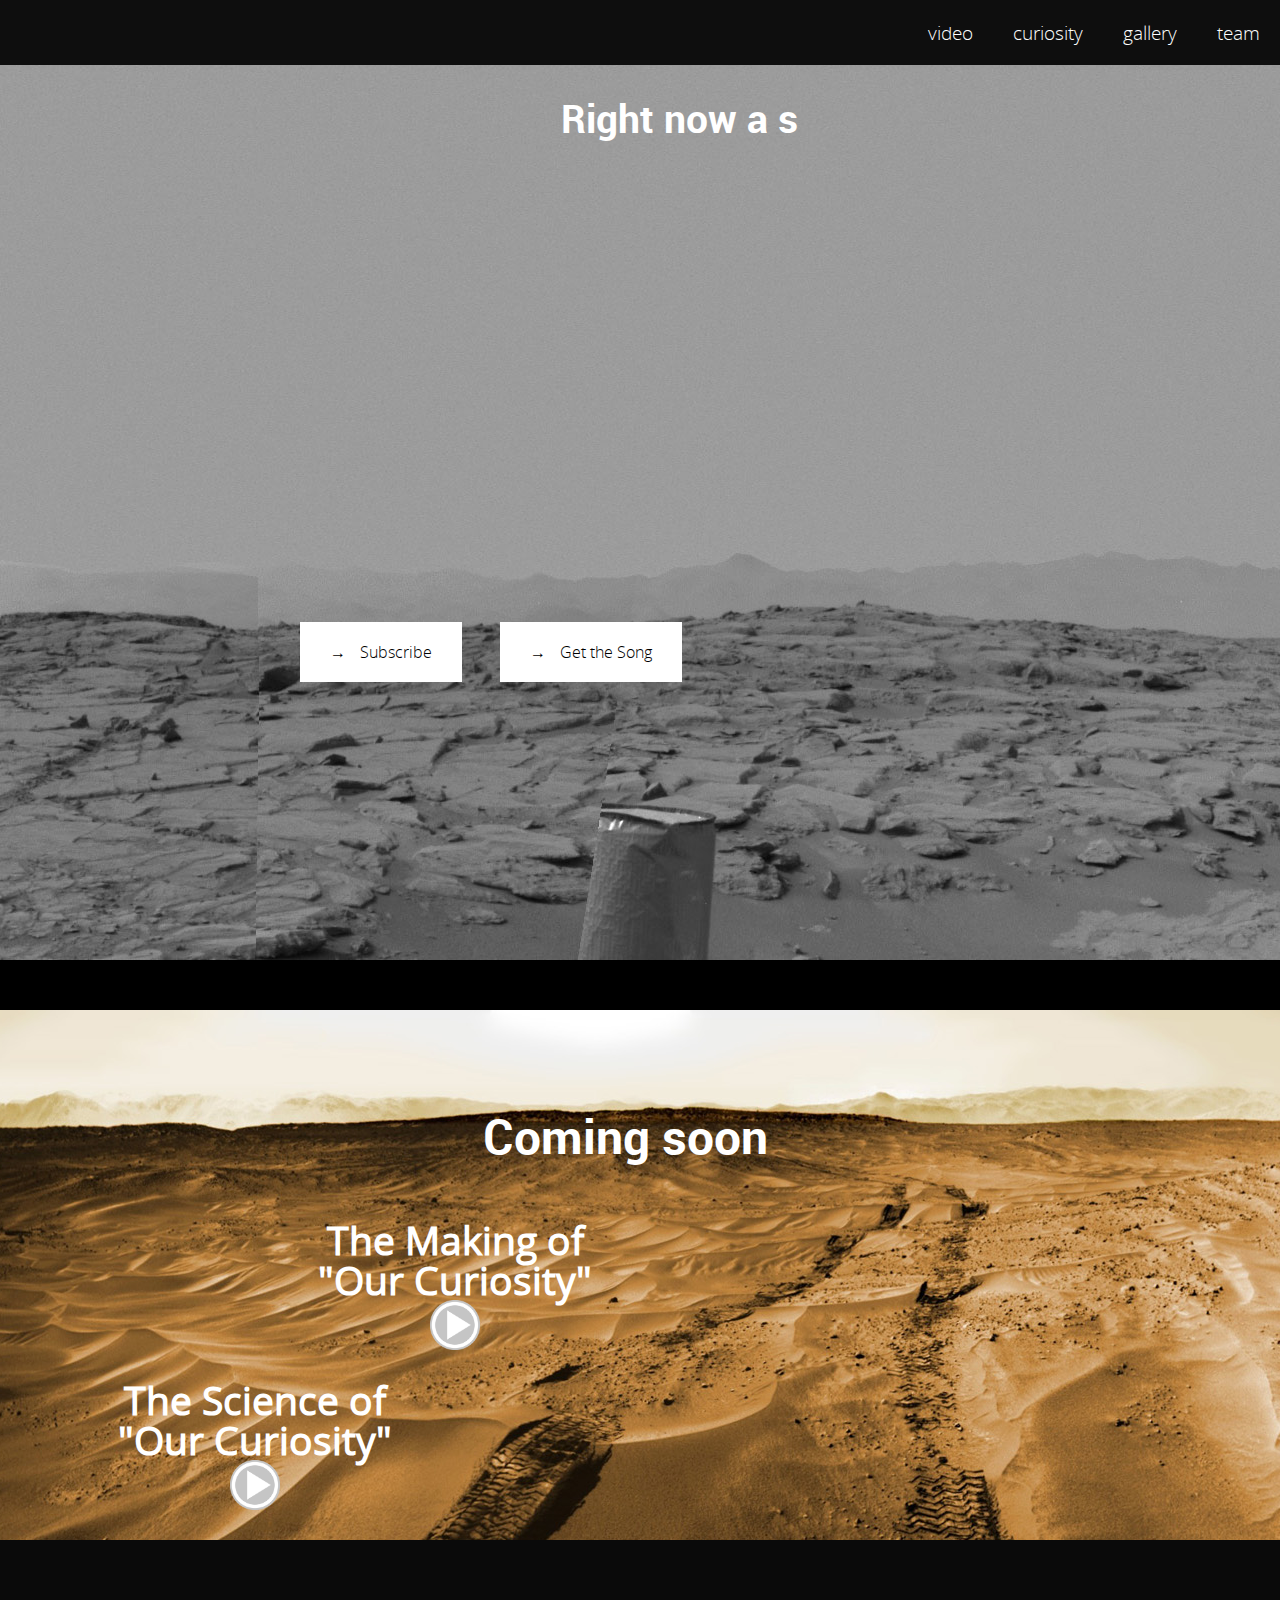
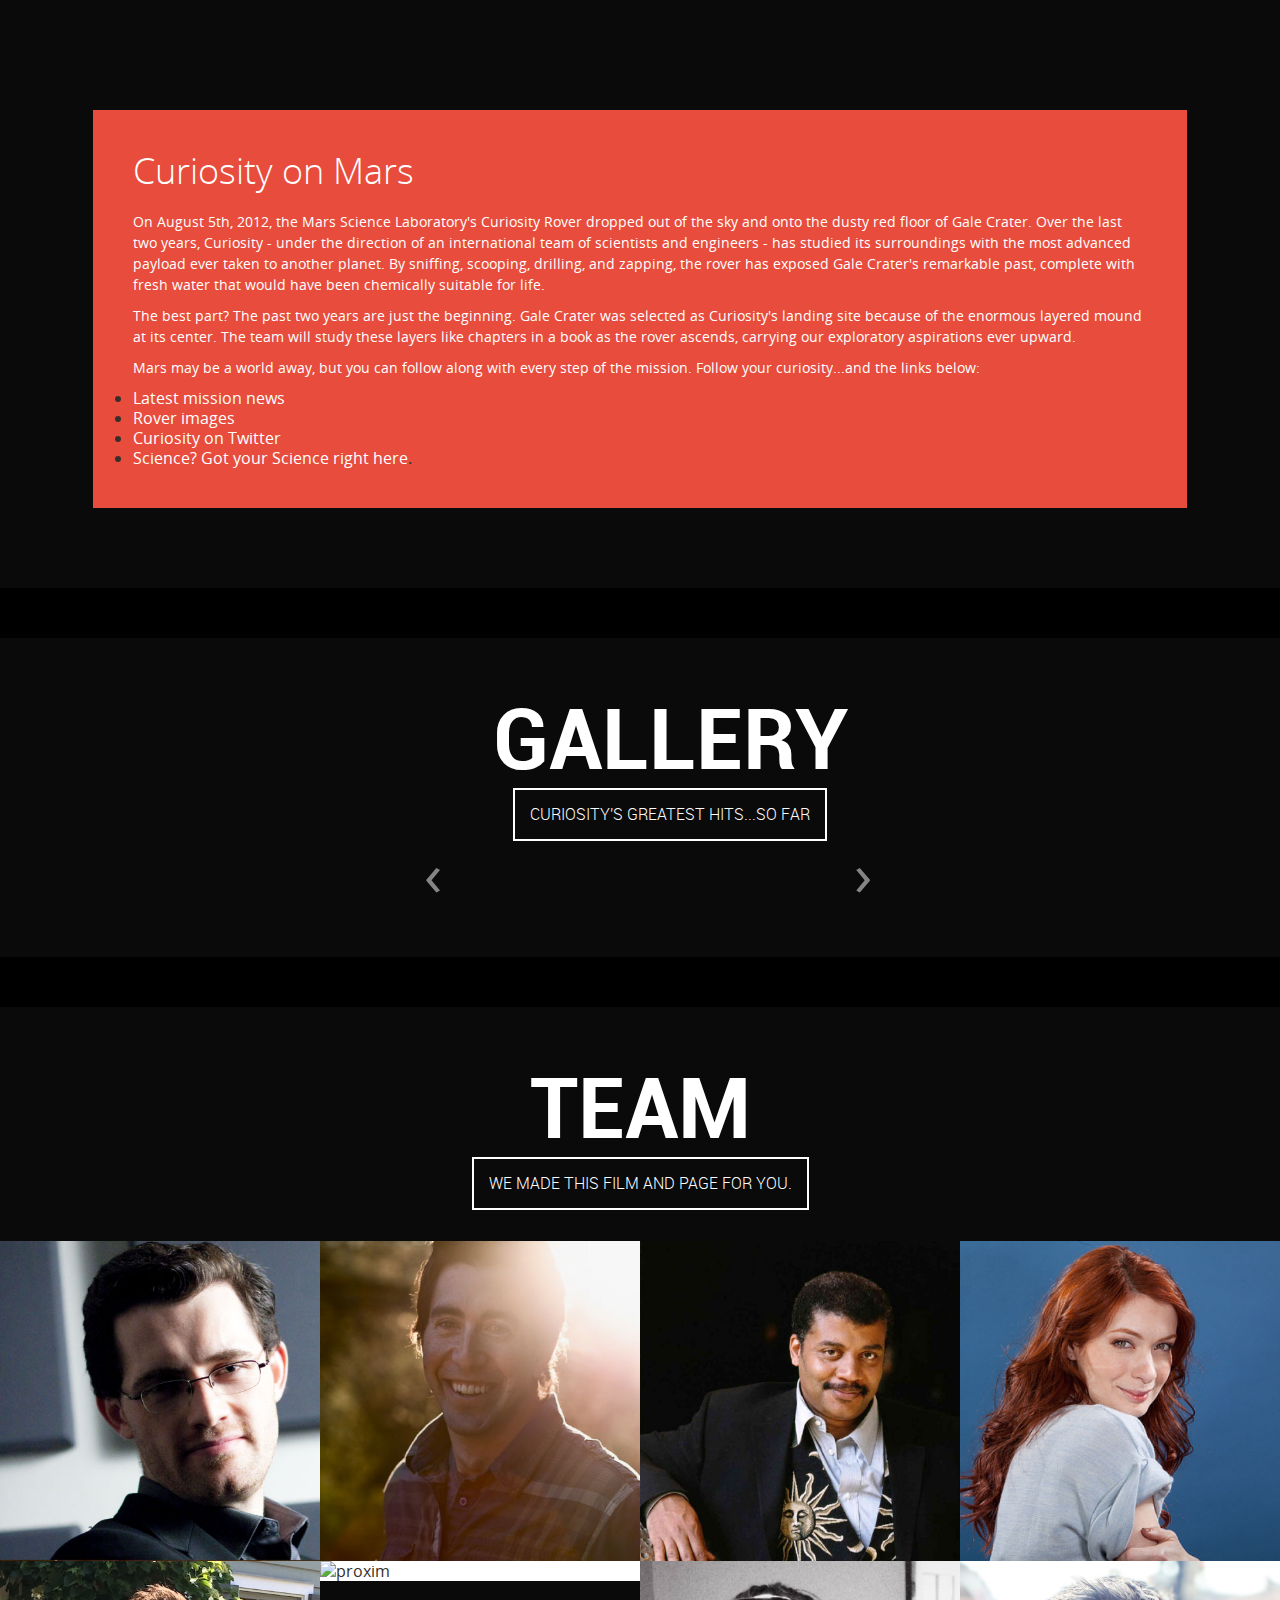
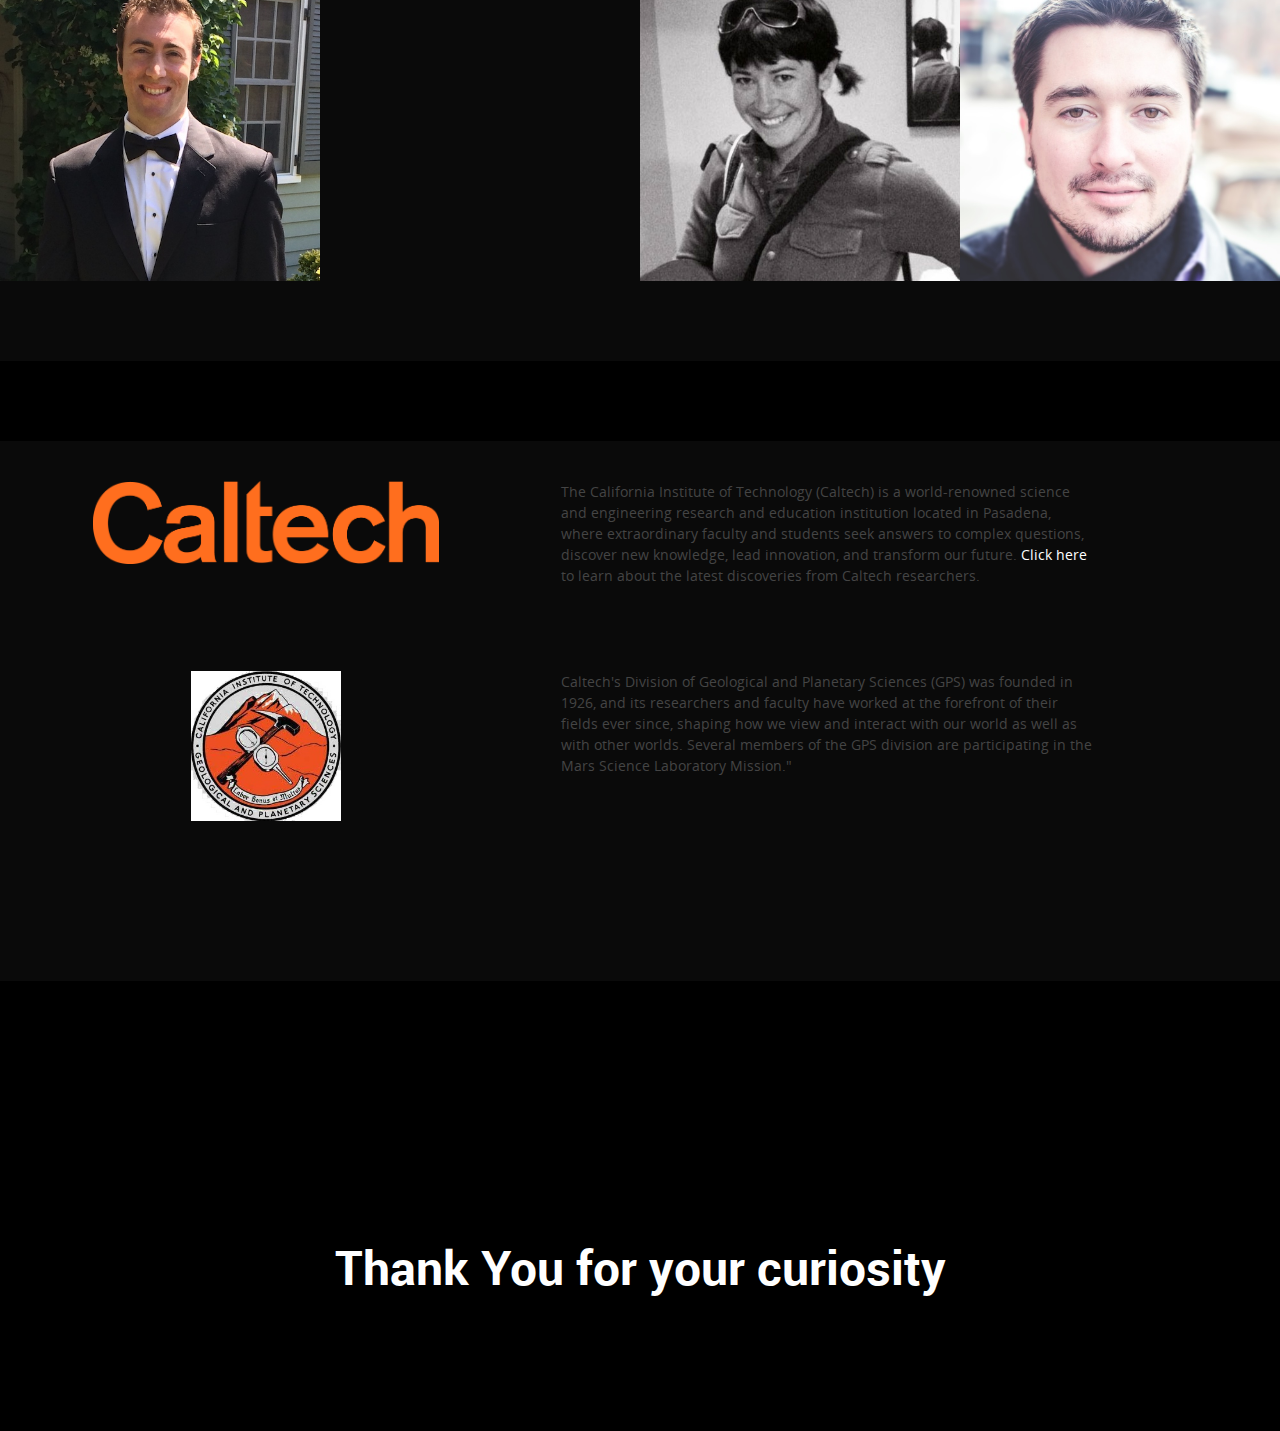
==== commit d667a361: "Remove NASA logo" ====
--- a/index.html
+++ b/index.html
@@ -66,7 +66,7 @@
 					<a class="scroll-link" href="#team" id="gallery-linker" data-soffset="60">team</a>
 				</li>
 			</ul>
-			<a href="#" class="mini-logo">curiosity</a>
+			<!-- <a href="#" class="mini-logo">curiosity</a> -->
 		</nav>
 		<!-- End Navigation -->
 		<!-- Top -->
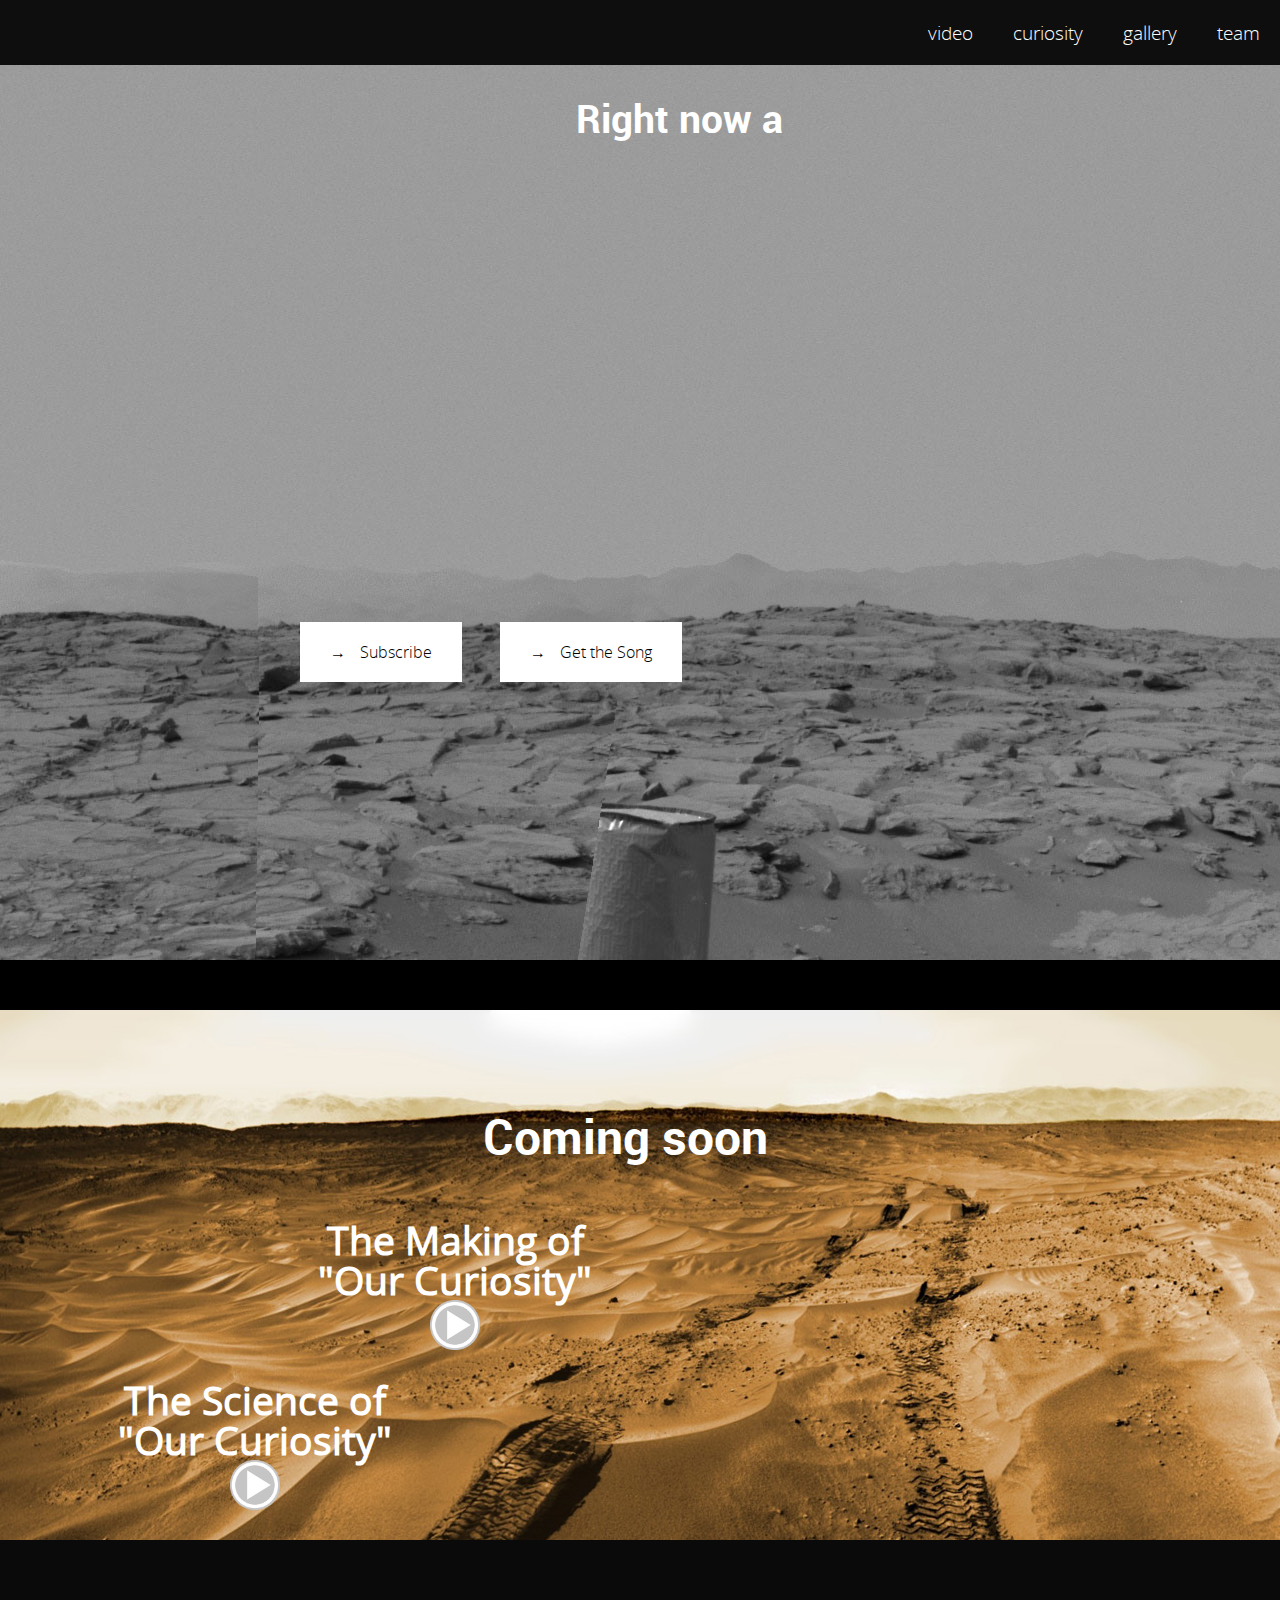
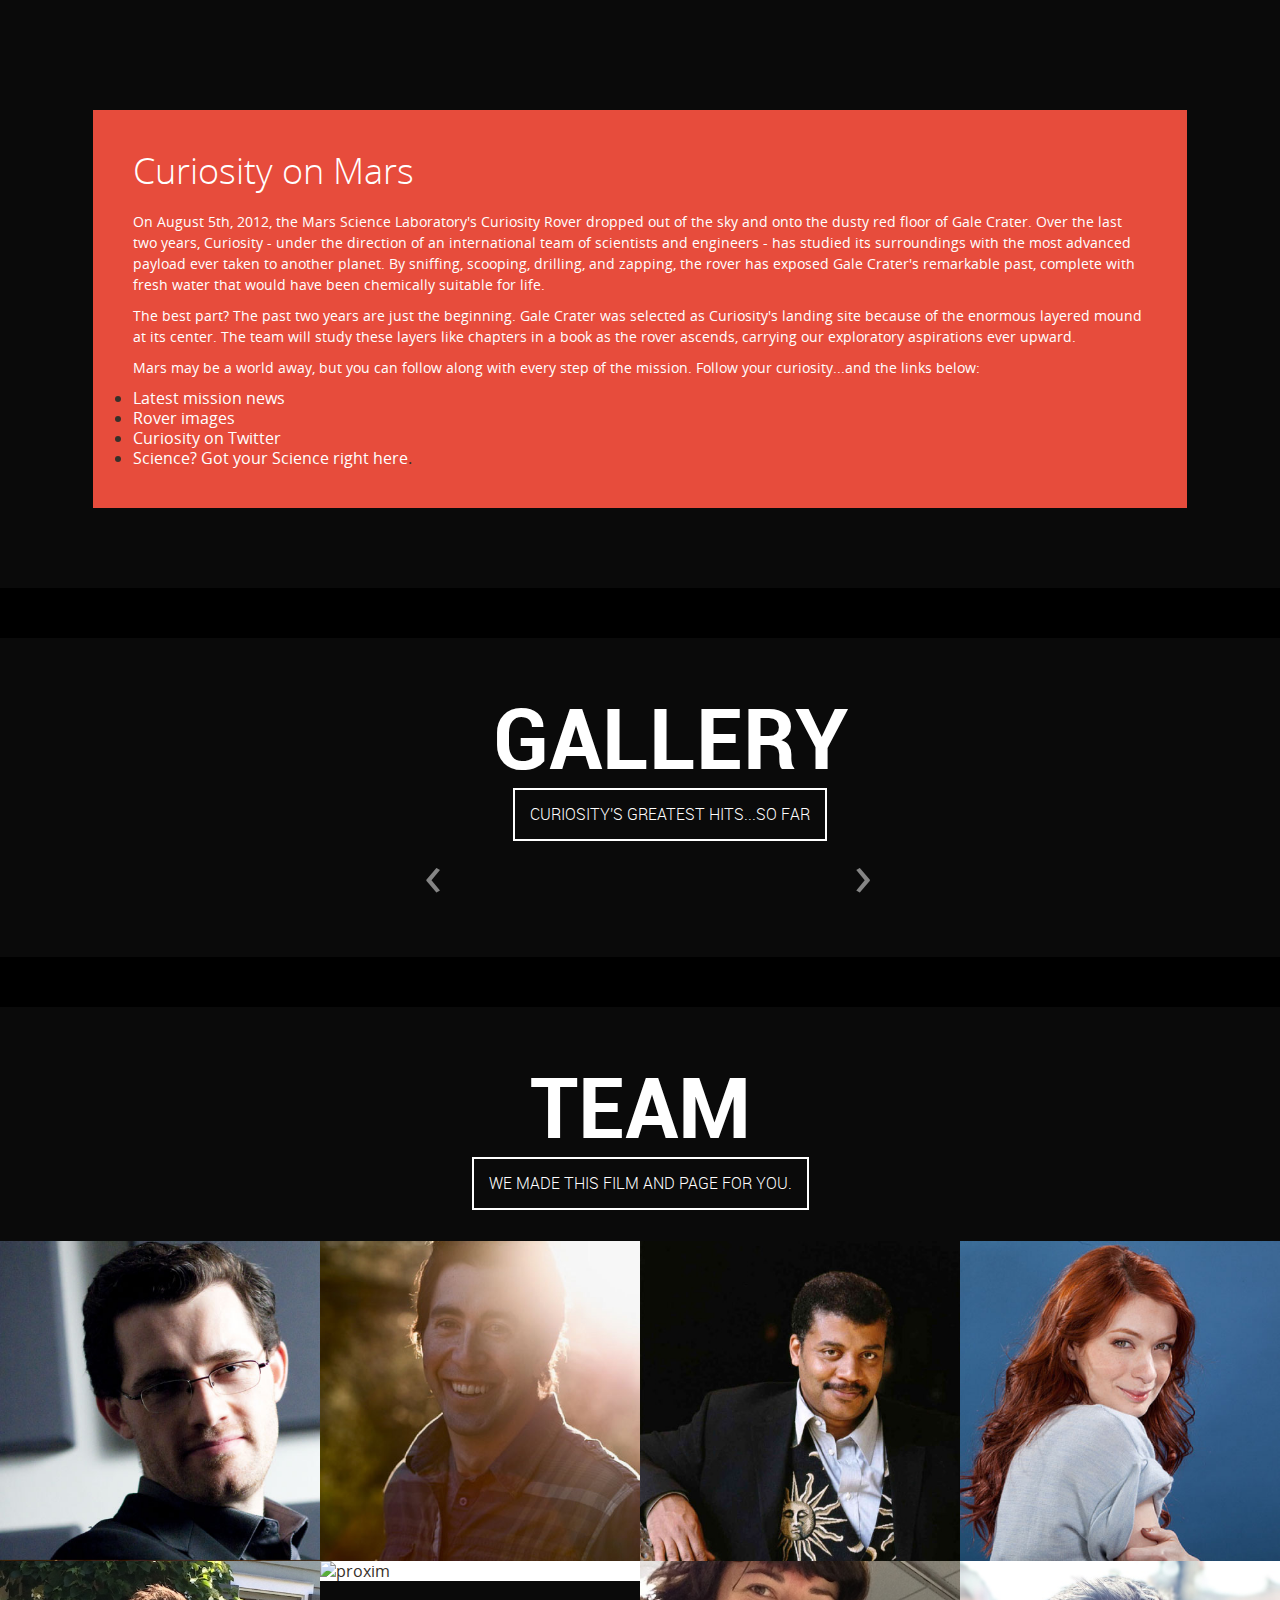
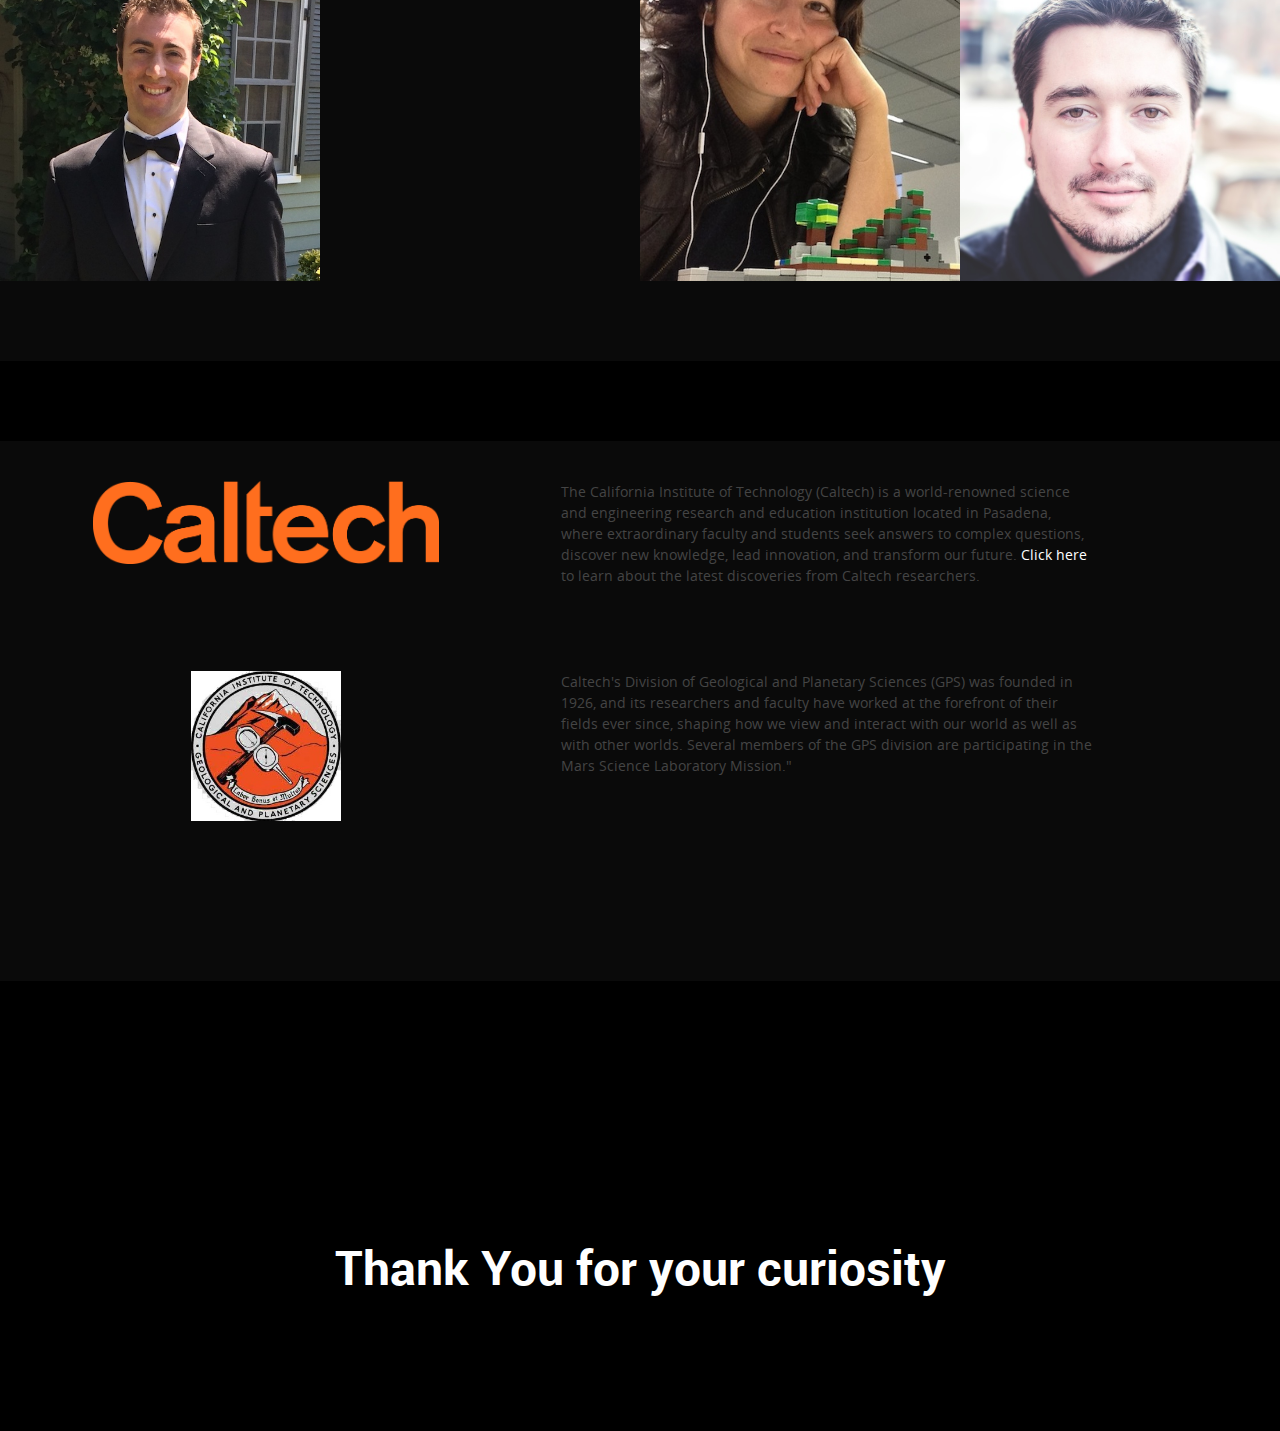
==== commit 9b7778e4: "Add correct video + Change the share text" ====
--- a/index.html
+++ b/index.html
@@ -76,9 +76,7 @@
 				<h1 id="letter-container-2nd" class="letter-container offset2 span8 text-center"></h1>
 			</div>
 			<div id="video" class="video-container">
-				<iframe id="video-iframe" width="1280" height="720" src="//www.youtube.com/embed/P4boyXQuUIw" frameborder="0" allowfullscreen></iframe>
-				<!-- <iframe id="video-iframe" width="1280" height="720" src="//www.youtube.com/embed/CDMopCuX468" frameborder="0" allowfullscreen></iframe> -->
-				<!-- <iframe id="video-iframe" width="1280" height="720" src="//www.youtube.com/embed/FXhy04-zMzI" frameborder="0" allowfullscreen></iframe> -->
+				<iframe id="video-iframe" width="1280" height="720" src="//www.youtube.com/embed/XczKXWvokm4" frameborder="0" allowfullscreen></iframe>
 			</div>
 			<!-- Button trigger modal -->
 			<div id="call-to-action" class="row">
@@ -93,11 +91,11 @@
 					</button>
 				</article>
 				<article class="span4">
-					<span class='st_fblike_vcount' displayText='Facebook Like' st_title='Curiosity on Mars, a new video brought to you by @Caltech'></span>
-					<span class='st_facebook_vcount' displayText='Facebook' st_title='Curiosity on Mars, a new video brought to you by @Caltech'></span>
-					<span class='st_twitter_vcount' displayText='Tweet' st_title='Curiosity on Mars, a new video brought to you by @Caltech'></span>
-					<span class='st_googleplus_vcount' displayText='Google +' st_title='Curiosity on Mars, a new video brought to you by @Caltech'></span>
-					<span class='st_email_vcount' displayText='Email' st_title='Curiosity on Mars, a new video brought to you by @Caltech'></span>
+					<span class='st_fblike_vcount' displayText='Facebook Like' st_title='#OurCuriosity - a celebration of Mars exploration.'></span>
+					<span class='st_facebook_vcount' displayText='Facebook' st_title='#OurCuriosity - a celebration of Mars exploration.'></span>
+					<span class='st_twitter_vcount' displayText='Tweet' st_title='#OurCuriosity - a celebration of Mars exploration.'></span>
+					<span class='st_googleplus_vcount' displayText='Google +' st_title='#OurCuriosity - a celebration of Mars exploration.'></span>
+					<span class='st_email_vcount' displayText='Email' st_title='#OurCuriosity - a celebration of Mars exploration.'></span>
 				</article>
 				<div class="modal fade" id="myModal" tabindex="-1" role="dialog" aria-labelledby="myModalLabel" aria-hidden="true">
 					<div class="modal-dialog">
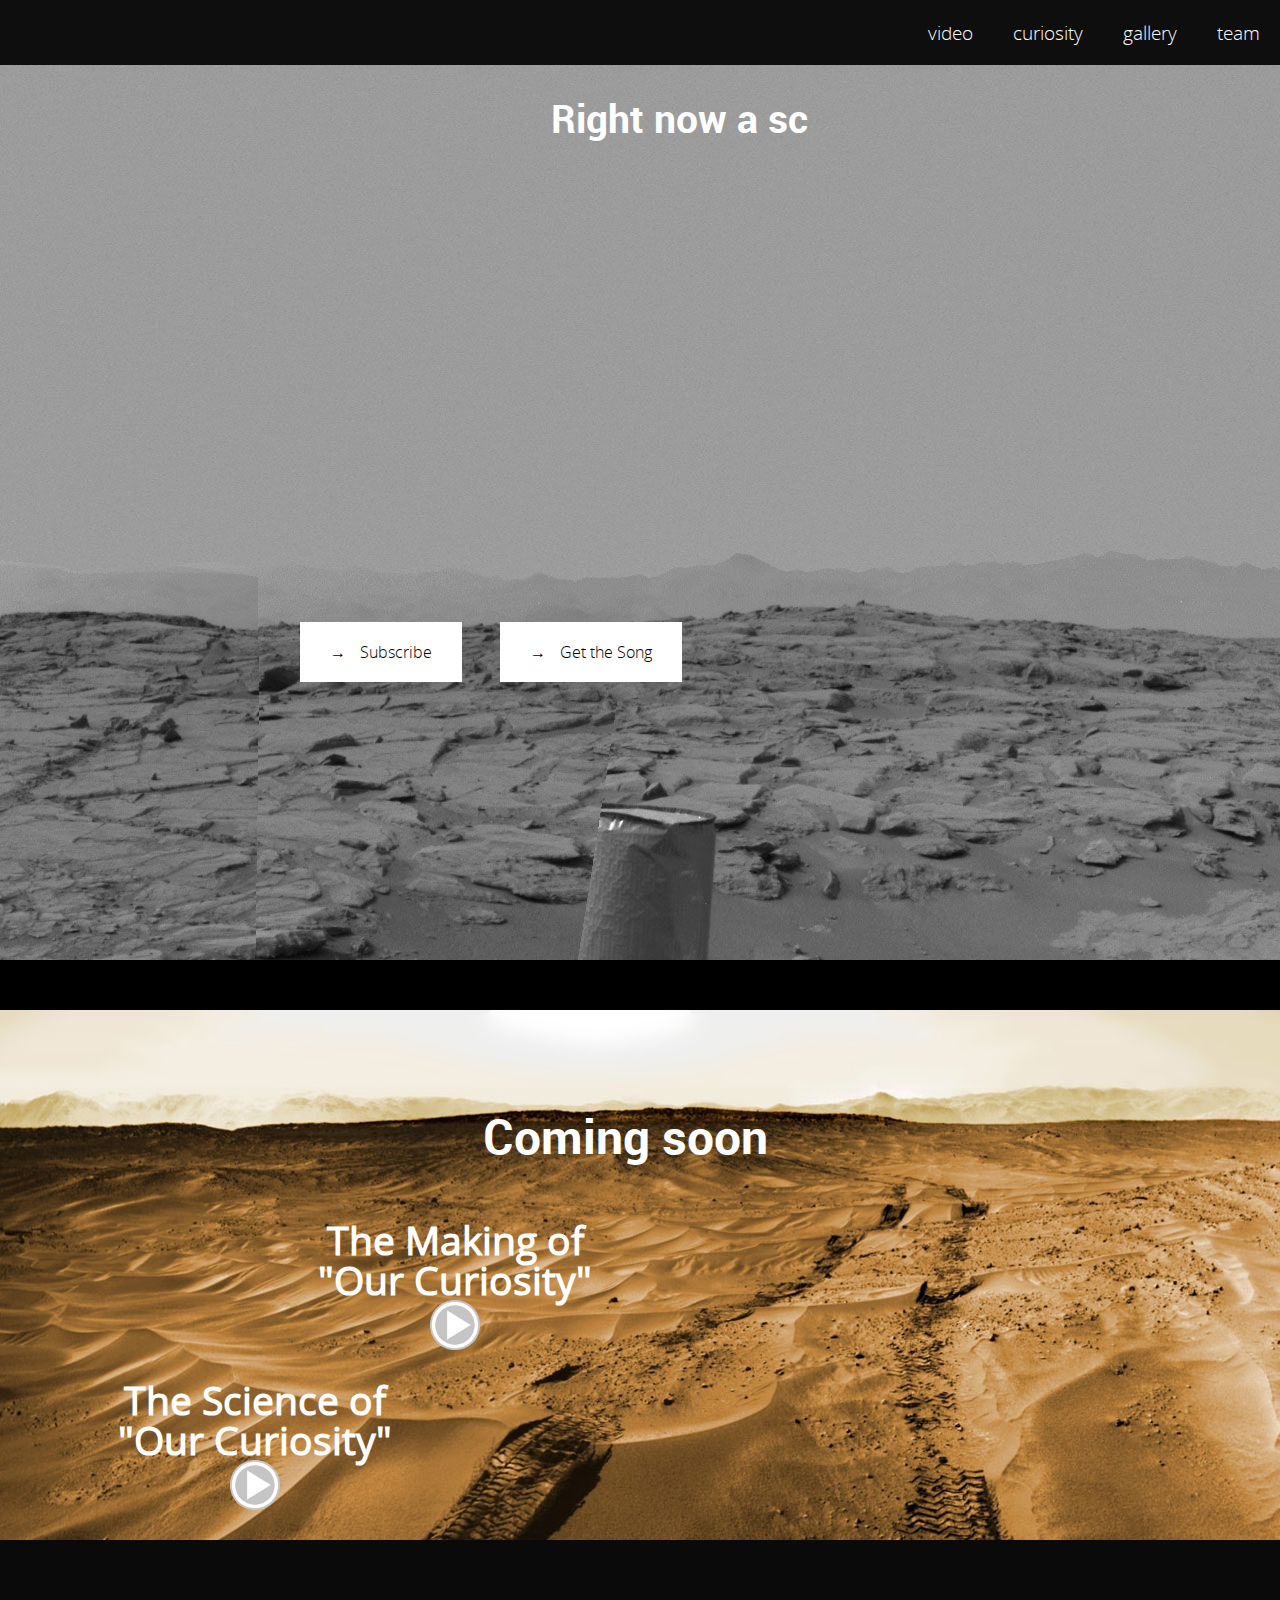
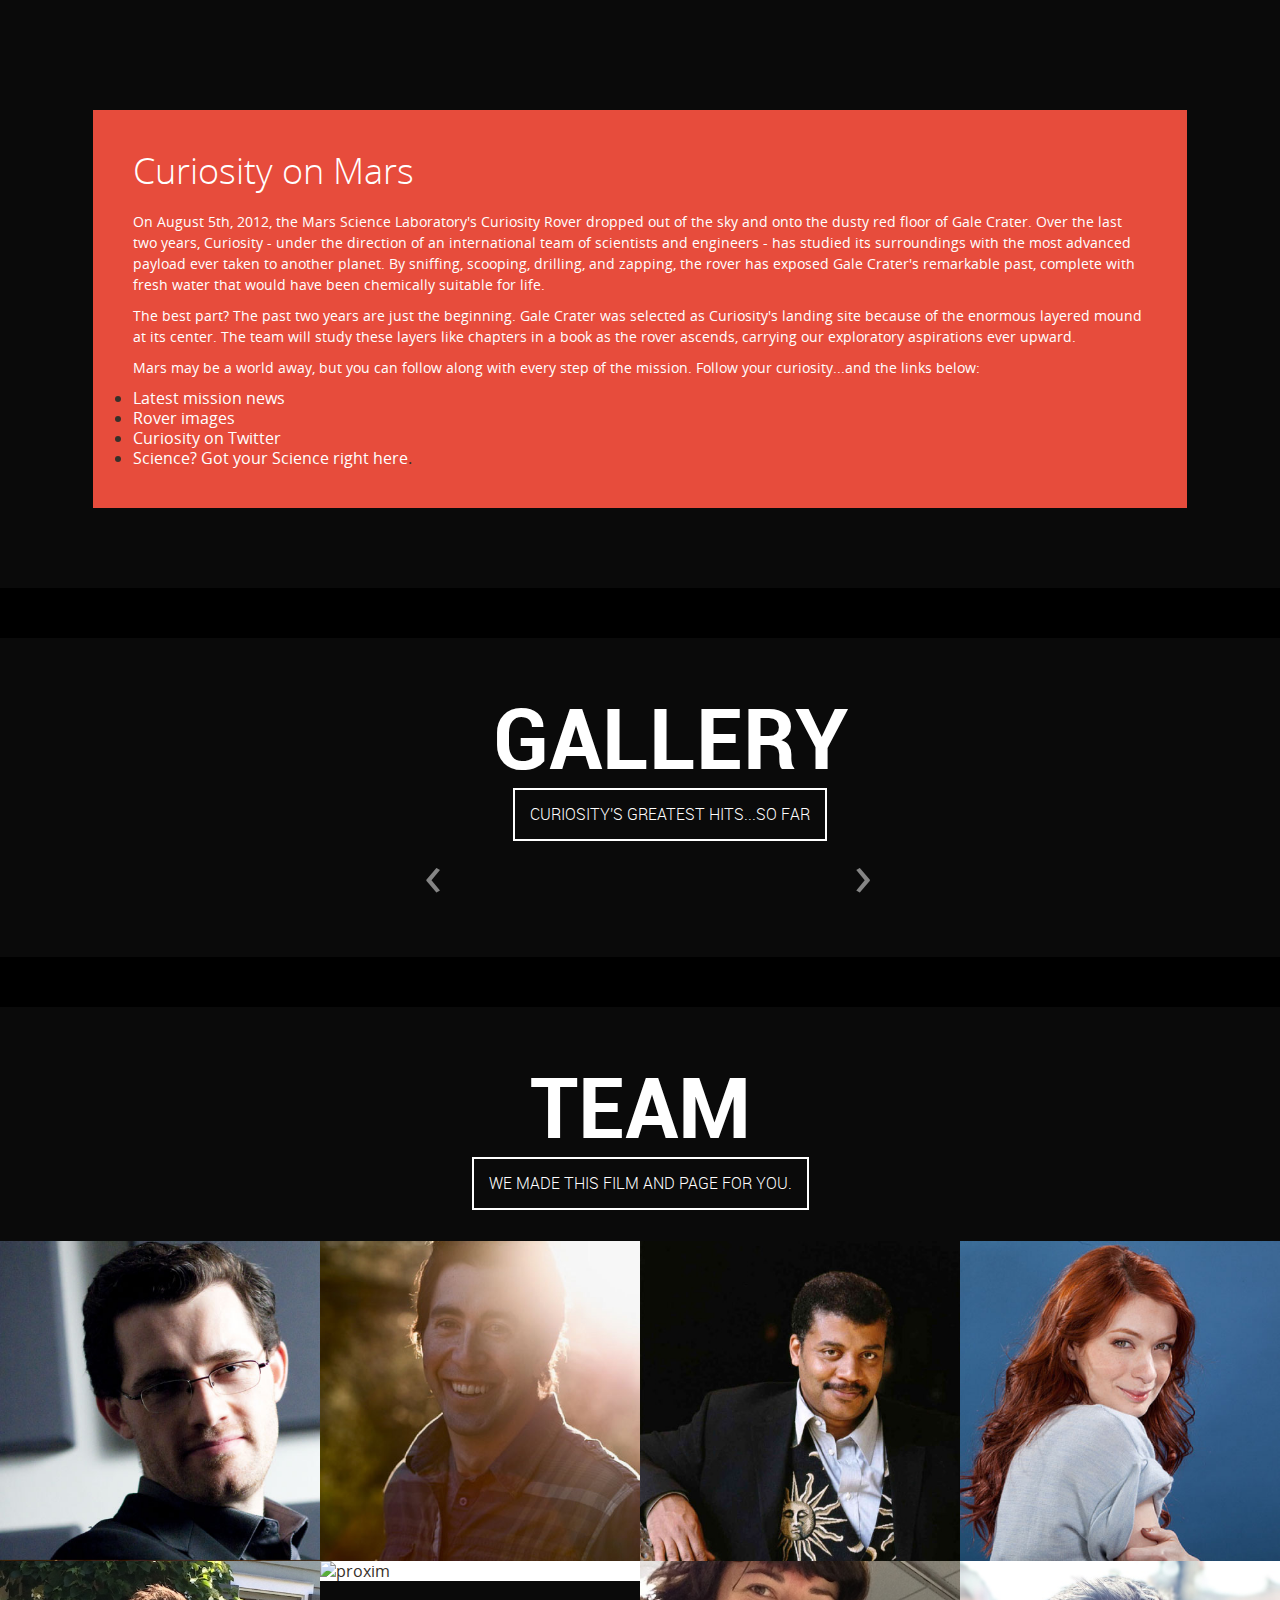
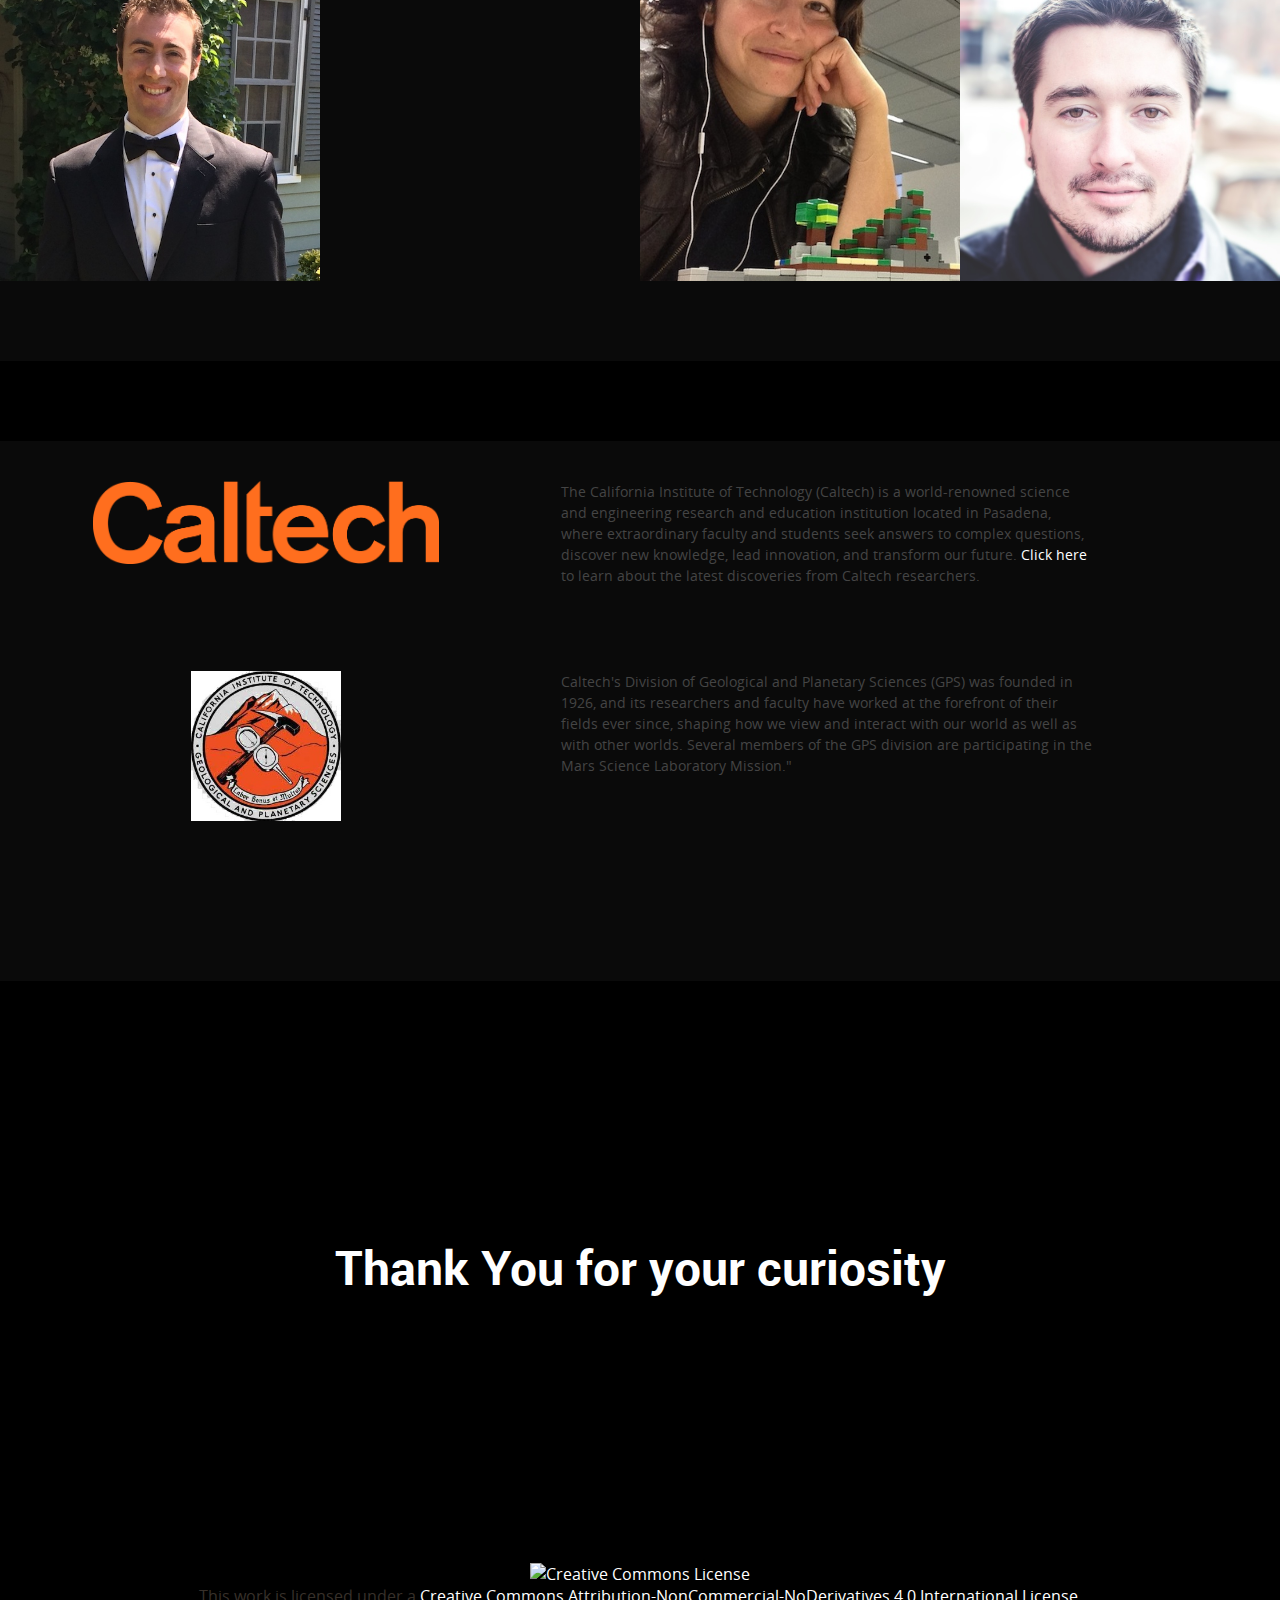
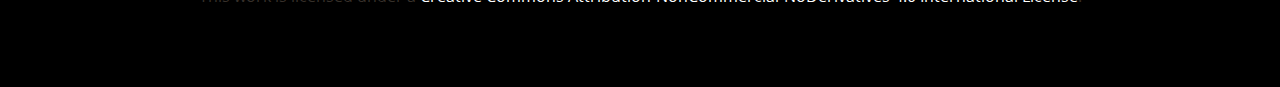
==== commit f04119fb: "Add License" ====
--- a/index.html
+++ b/index.html
@@ -86,7 +86,7 @@
 					</button>
 				</article>
 				<article class="span3 ">
-					<button class="btn btn-proxim-alt" data-toggle="modal" data-target="#myModal">
+					<button class="btn btn-proxim-alt">
 					Get the Song
 					</button>
 				</article>
@@ -365,9 +365,17 @@
 					</div>
 				</div>
 				<!-- End Thanks for your Curiosity -->
+				<!-- License -->
+				<div class="row-fluid add-top-extra">
+					<div class="parallax-wrap span12 text-center">
+						<a rel="license" href="http://creativecommons.org/licenses/by-nc-nd/4.0/"><img alt="Creative Commons License" style="border-width:0" src="https://i.creativecommons.org/l/by-nc-nd/4.0/88x31.png" /></a><br />This work is licensed under a <a rel="license" href="http://creativecommons.org/licenses/by-nc-nd/4.0/">Creative Commons Attribution-NonCommercial-NoDerivatives 4.0 International License</a>.
+					</div>
+				</div>
+				<!-- End License -->
 			</div>
 			<!-- End mast-inner -->
 		</section>
+
 		<!-- End Content (mast-wrap) -->
 		<script src="javascripts/jquery.js" /></script>
 		<script src="assets/js/bootstrap-modal.js" /></script>
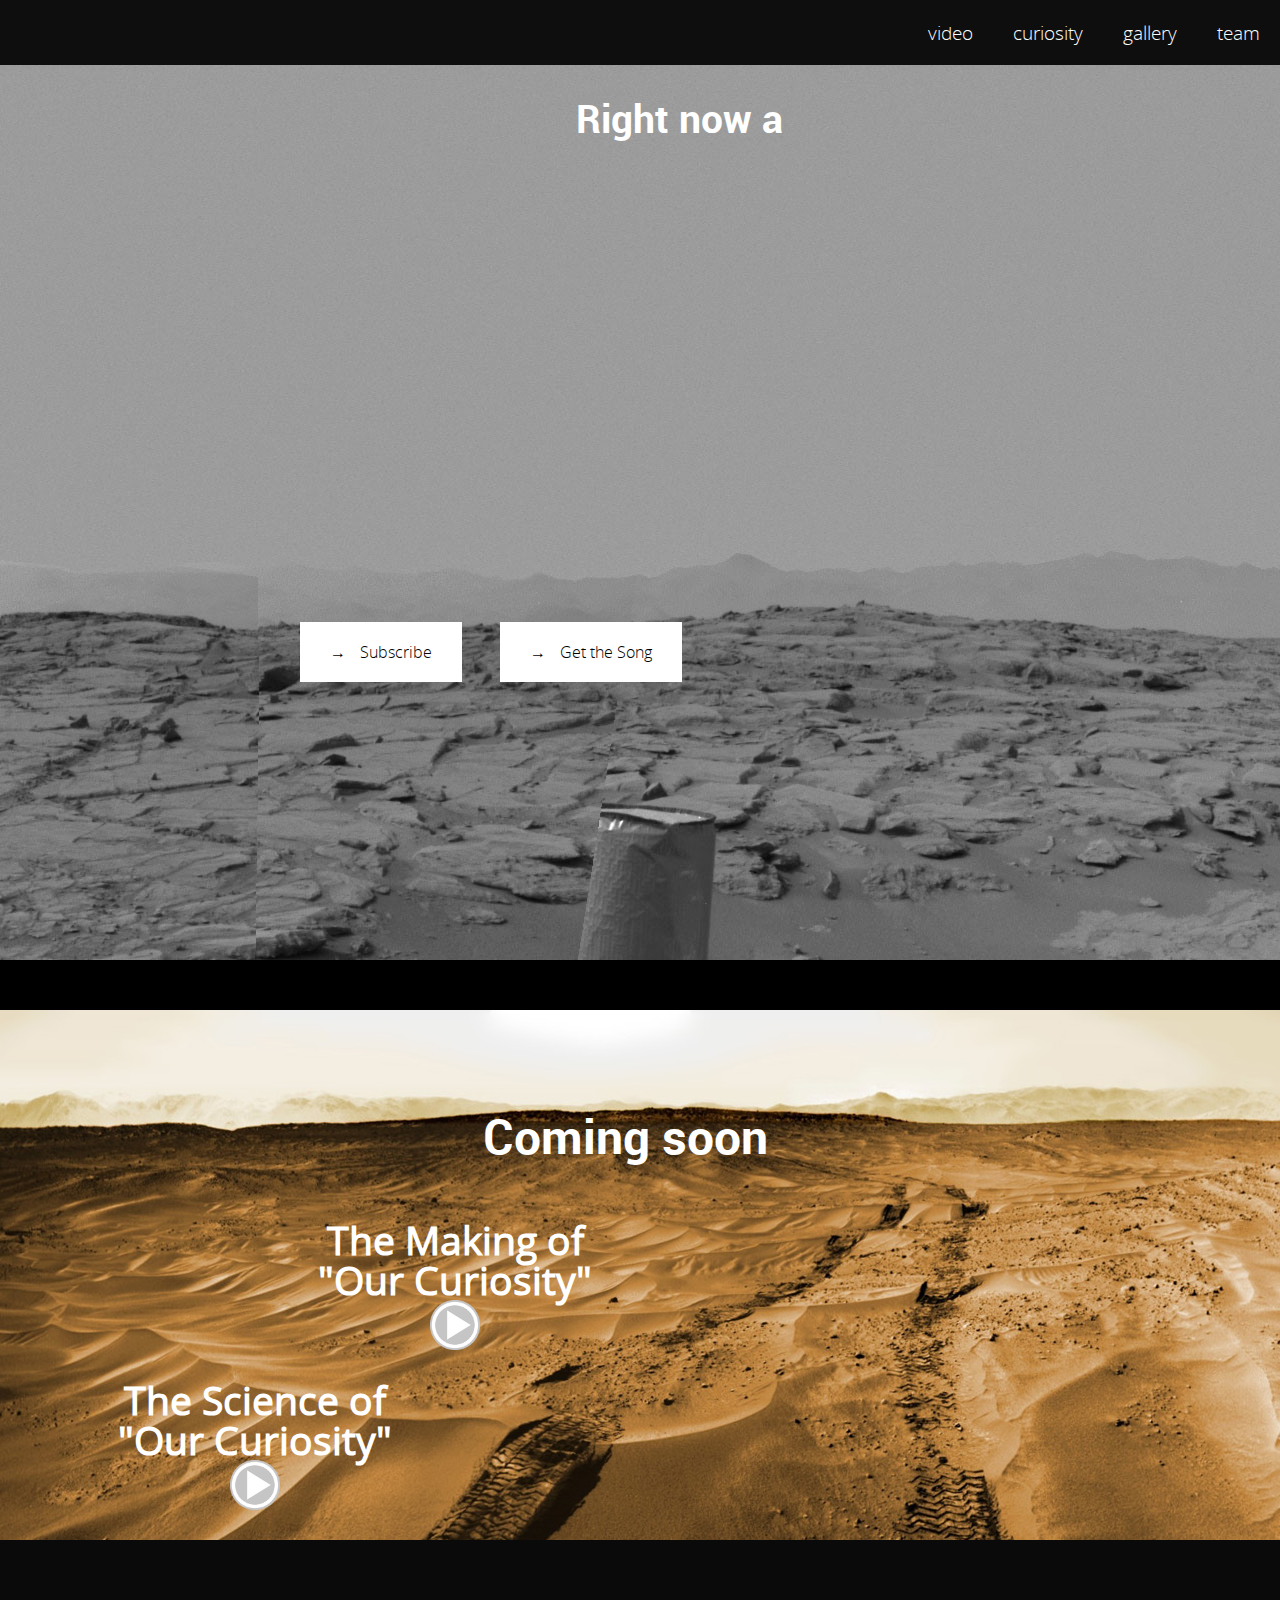
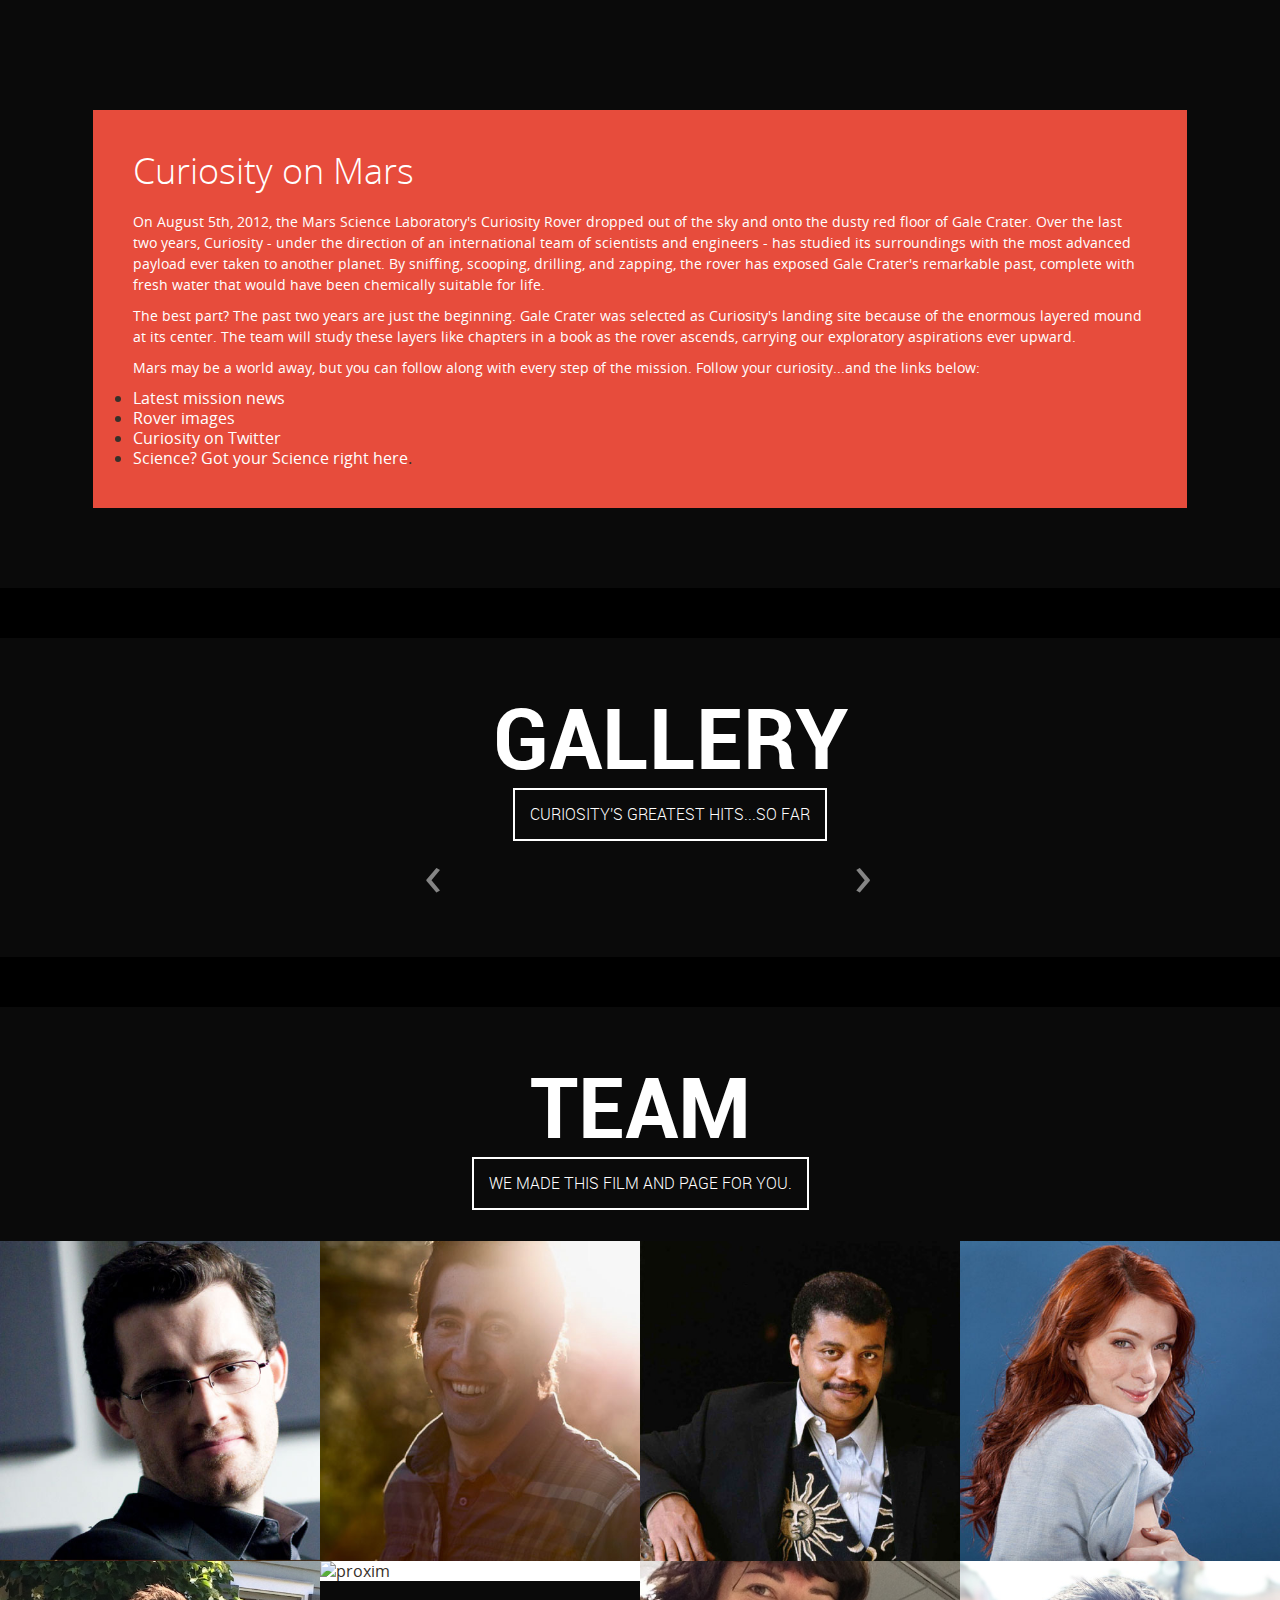
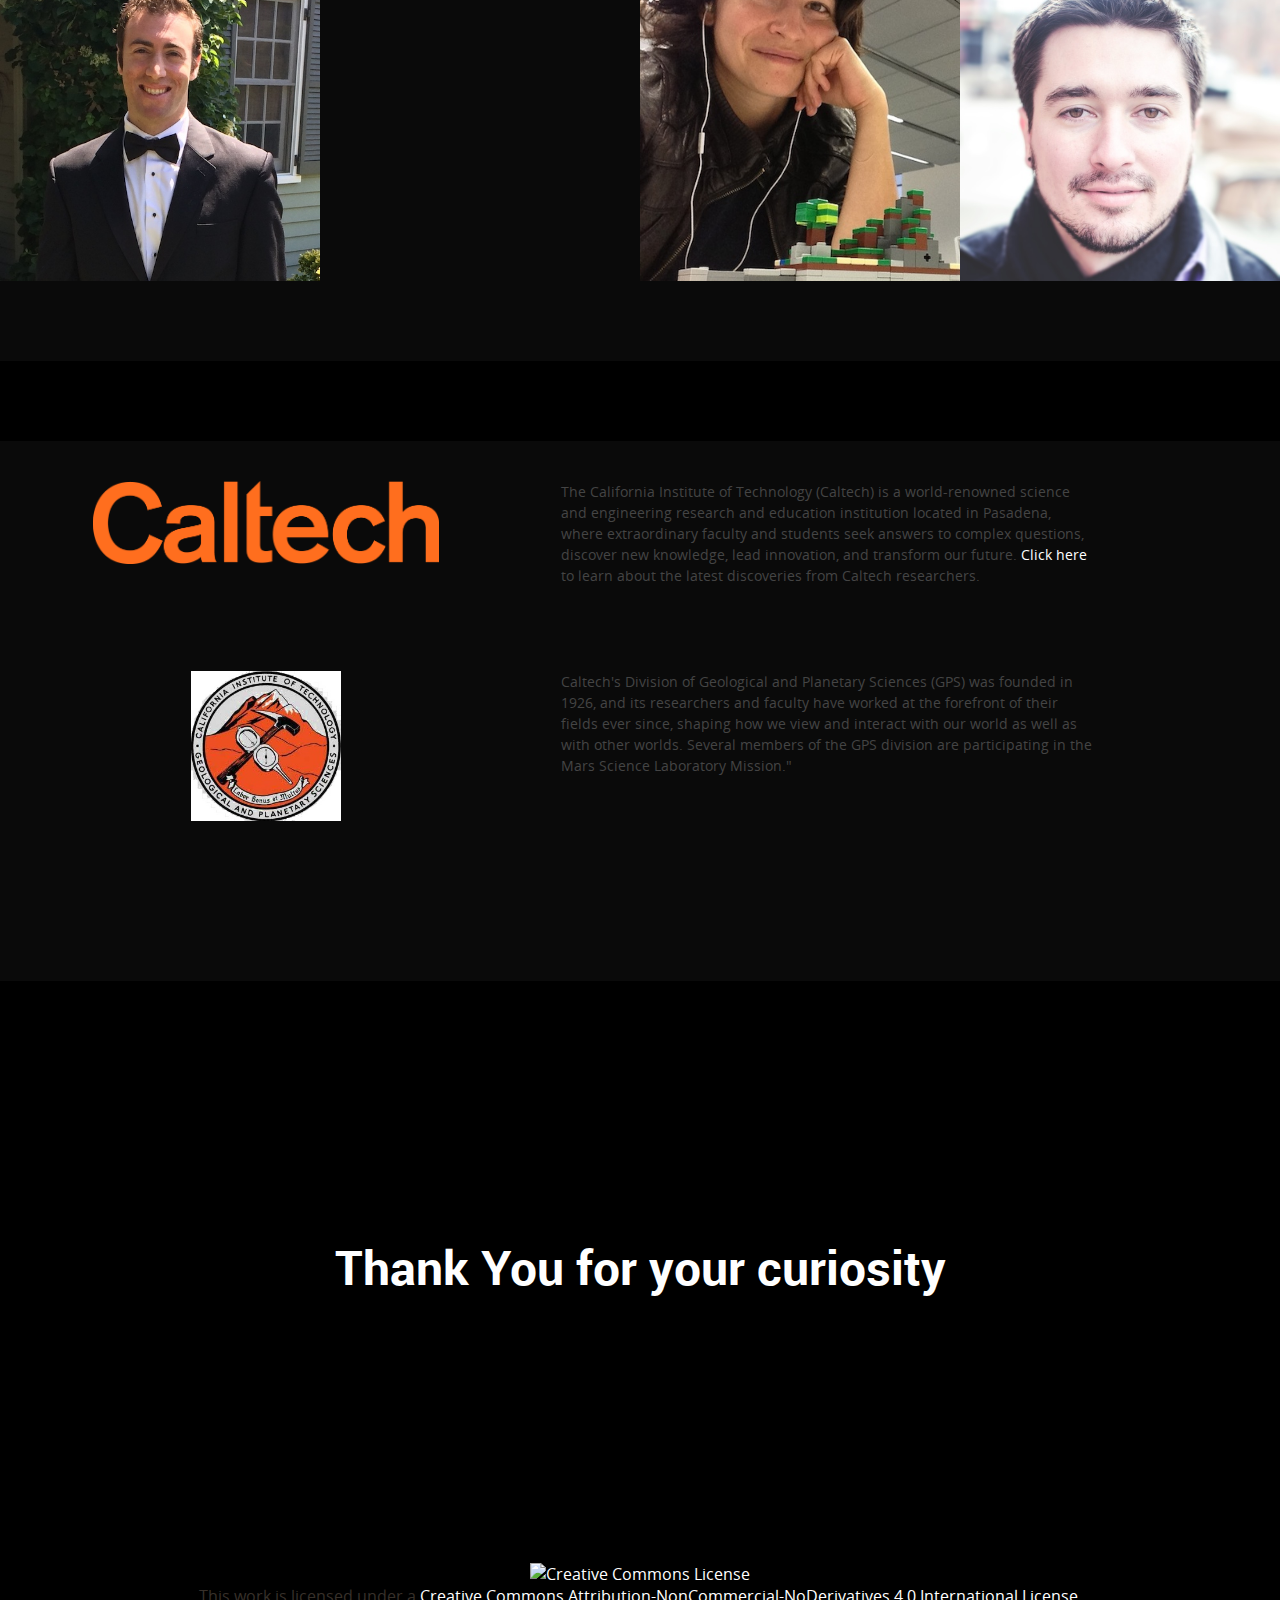
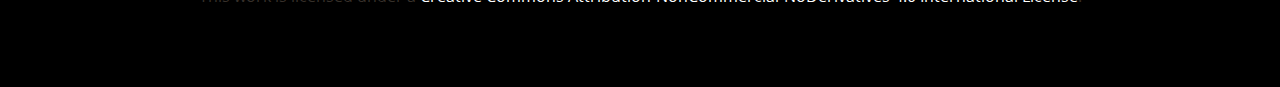
==== commit a1064ba4: "Add music link" ====
--- a/index.html
+++ b/index.html
@@ -86,9 +86,11 @@
 					</button>
 				</article>
 				<article class="span3 ">
-					<button class="btn btn-proxim-alt">
-					Get the Song
-					</button>
+					<a href="http://austinwintory.bandcamp.com/album/our-curiosity" target="_blank">
+						<button class="btn btn-proxim-alt">
+						Get the Song
+						</button>
+					</a>
 				</article>
 				<article class="span4">
 					<span class='st_fblike_vcount' displayText='Facebook Like' st_title='#OurCuriosity - a celebration of Mars exploration.'></span>
@@ -209,10 +211,10 @@
 							</div>
 							<!-- Carousel nav -->
 							<!-- <a class="carousel-control left" href="#myCarousel" data-slide="prev">
-								<span class="glyphicon glyphicon-chevron-left"></span>
+										<span class="glyphicon glyphicon-chevron-left"></span>
 							</a>
 							<a class="carousel-control right" href="#myCarousel" data-slide="next">
-								<span class="glyphicon glyphicon-chevron-right"></span>
+										<span class="glyphicon glyphicon-chevron-right"></span>
 							</a> -->
 							
 							<a class="carousel-control left" href="#myCarousel" data-slide="prev">&lsaquo;</a>
@@ -375,7 +377,6 @@
 			</div>
 			<!-- End mast-inner -->
 		</section>
-
 		<!-- End Content (mast-wrap) -->
 		<script src="javascripts/jquery.js" /></script>
 		<script src="assets/js/bootstrap-modal.js" /></script>
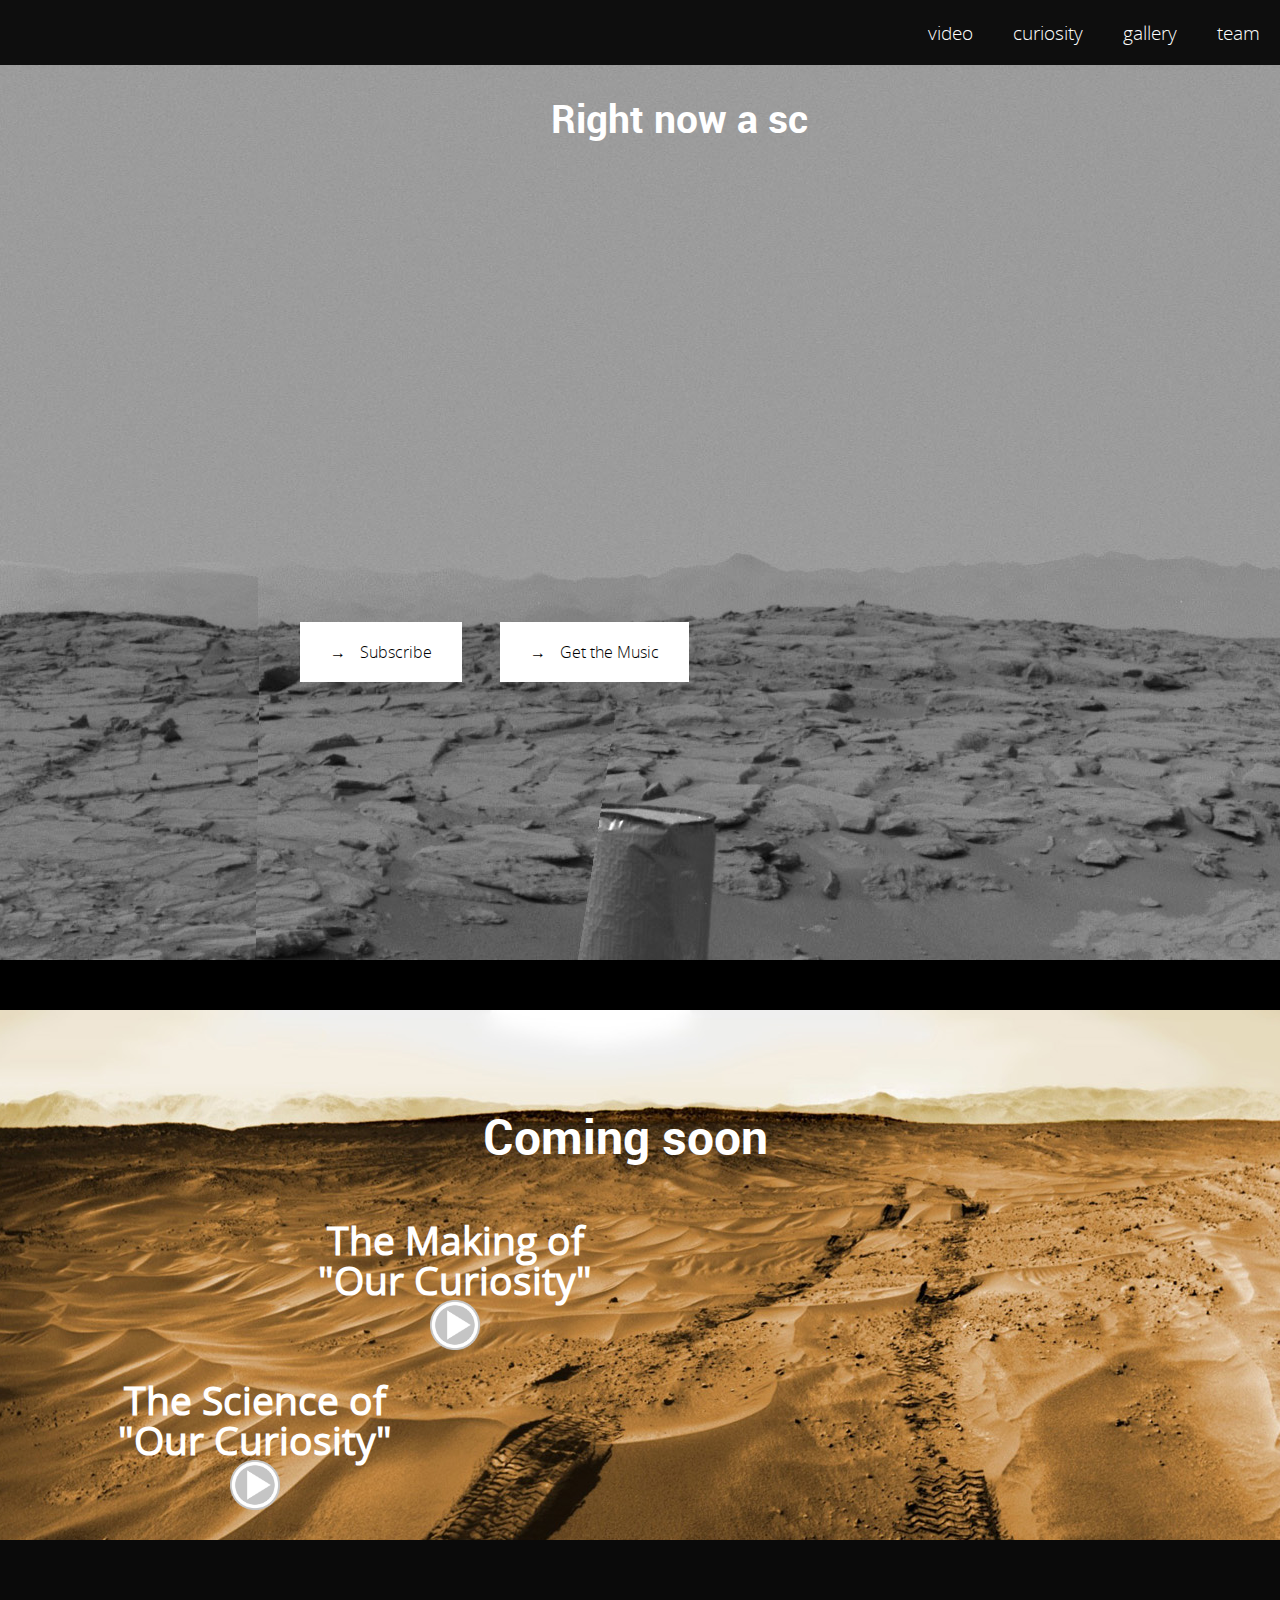
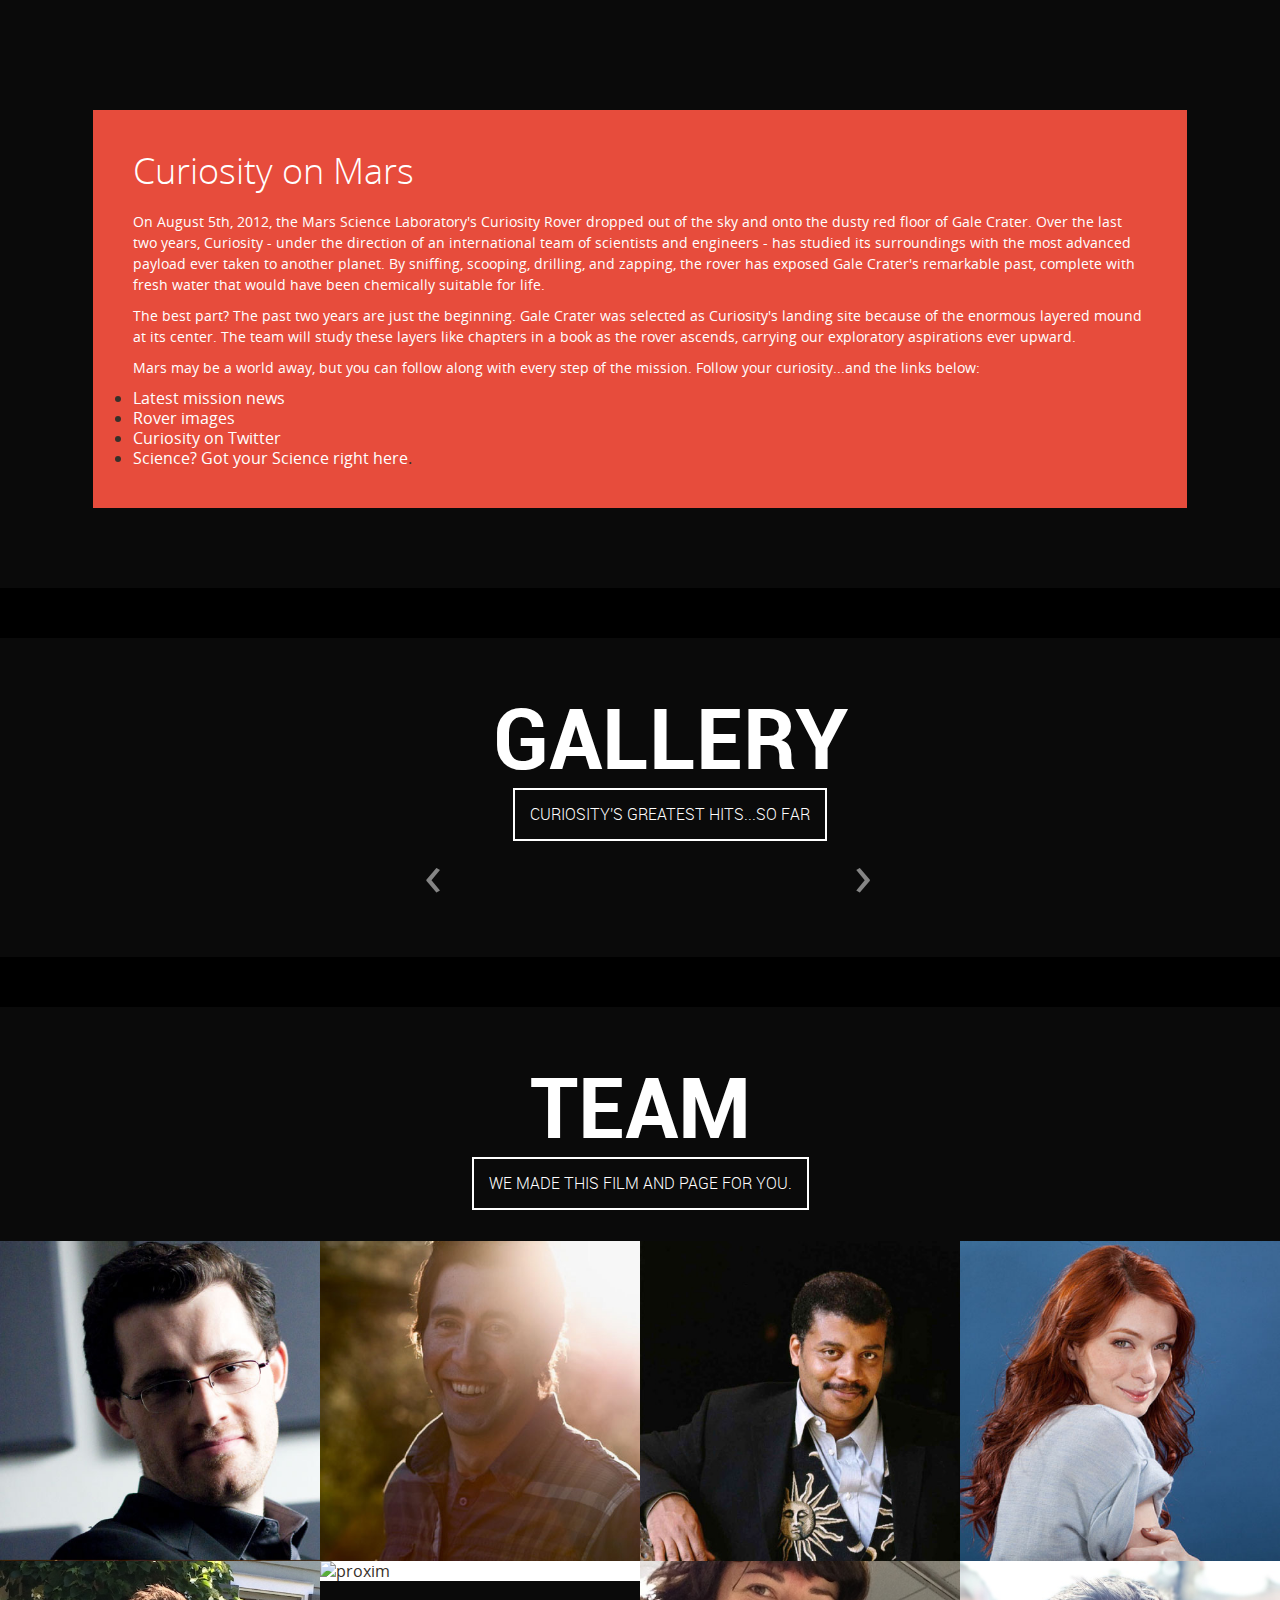
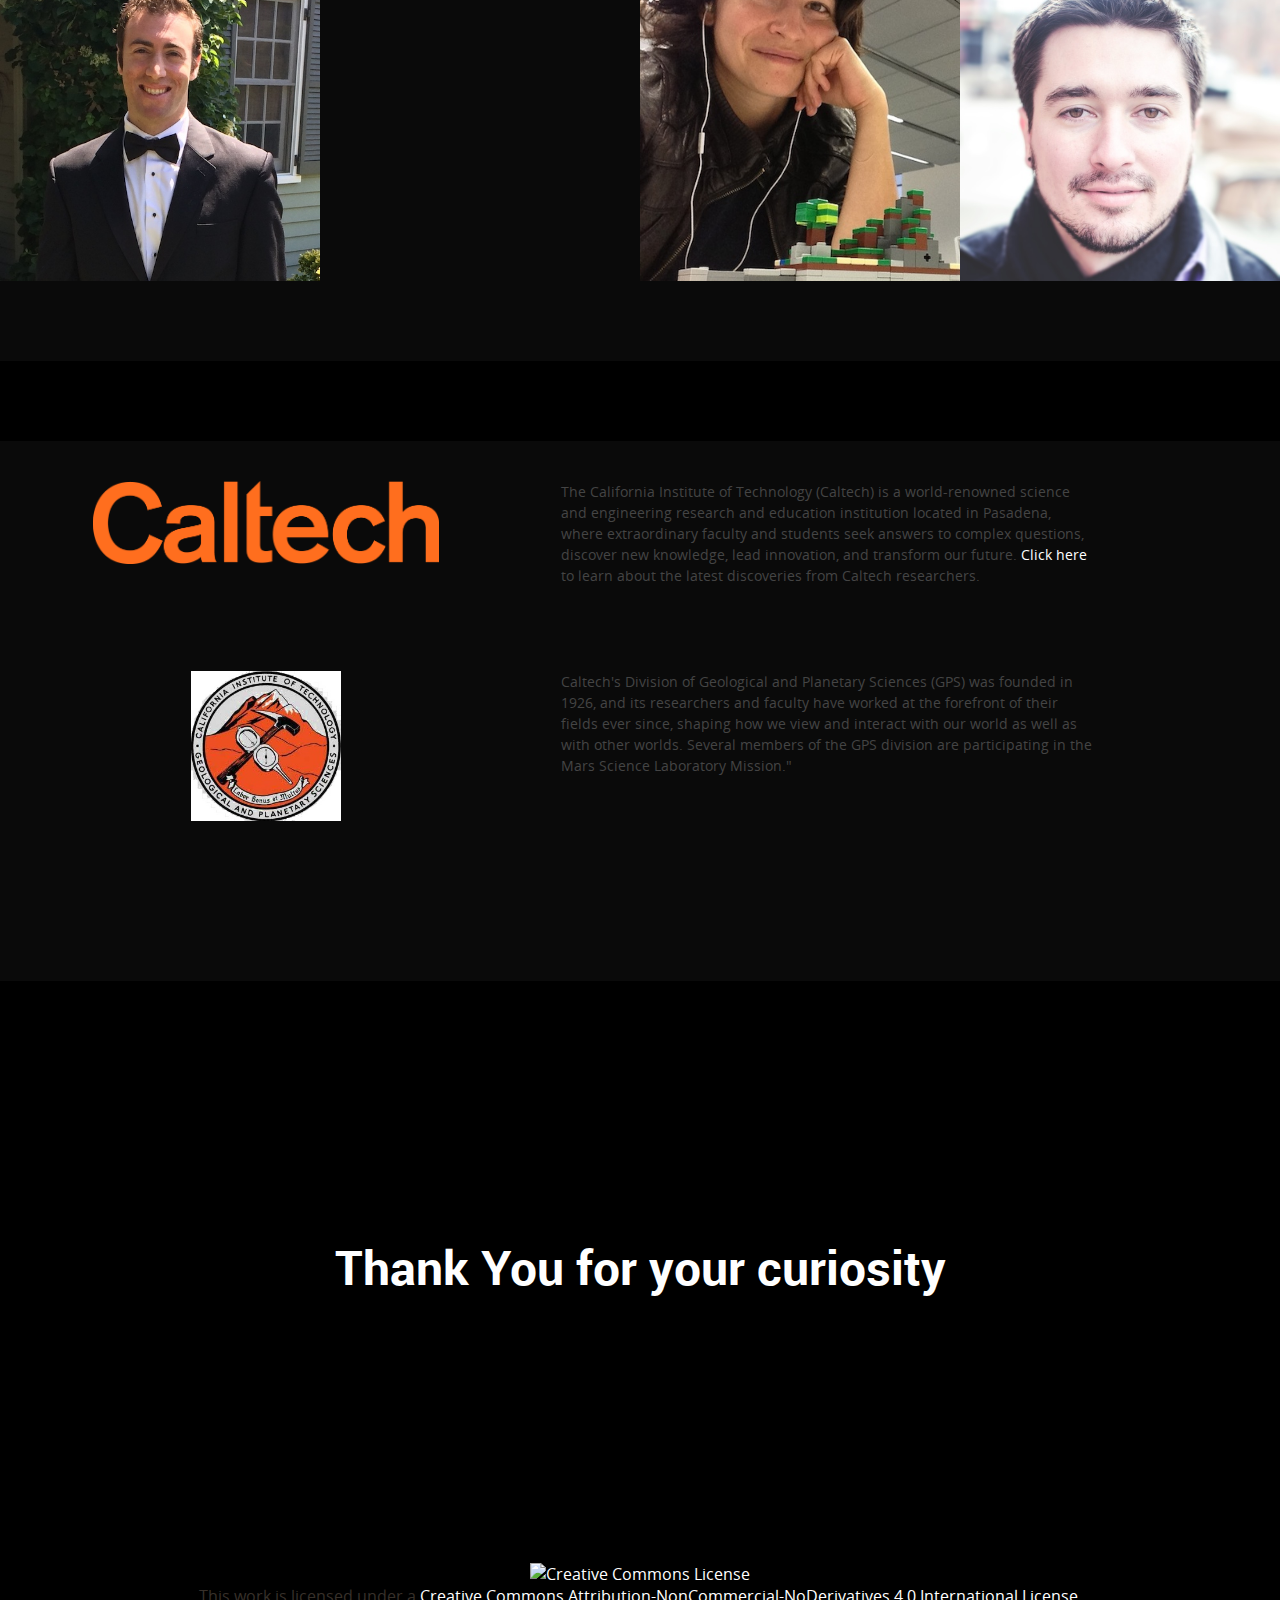
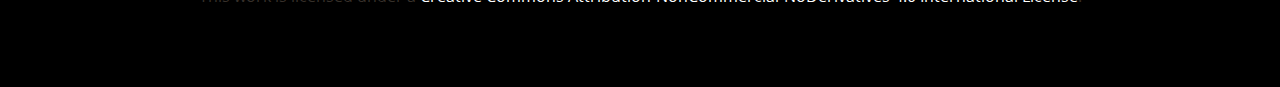
==== commit 1c91ed3f: "Change button text" ====
--- a/index.html
+++ b/index.html
@@ -88,7 +88,7 @@
 				<article class="span3 ">
 					<a href="http://austinwintory.bandcamp.com/album/our-curiosity" target="_blank">
 						<button class="btn btn-proxim-alt">
-						Get the Song
+						Get the Music
 						</button>
 					</a>
 				</article>
